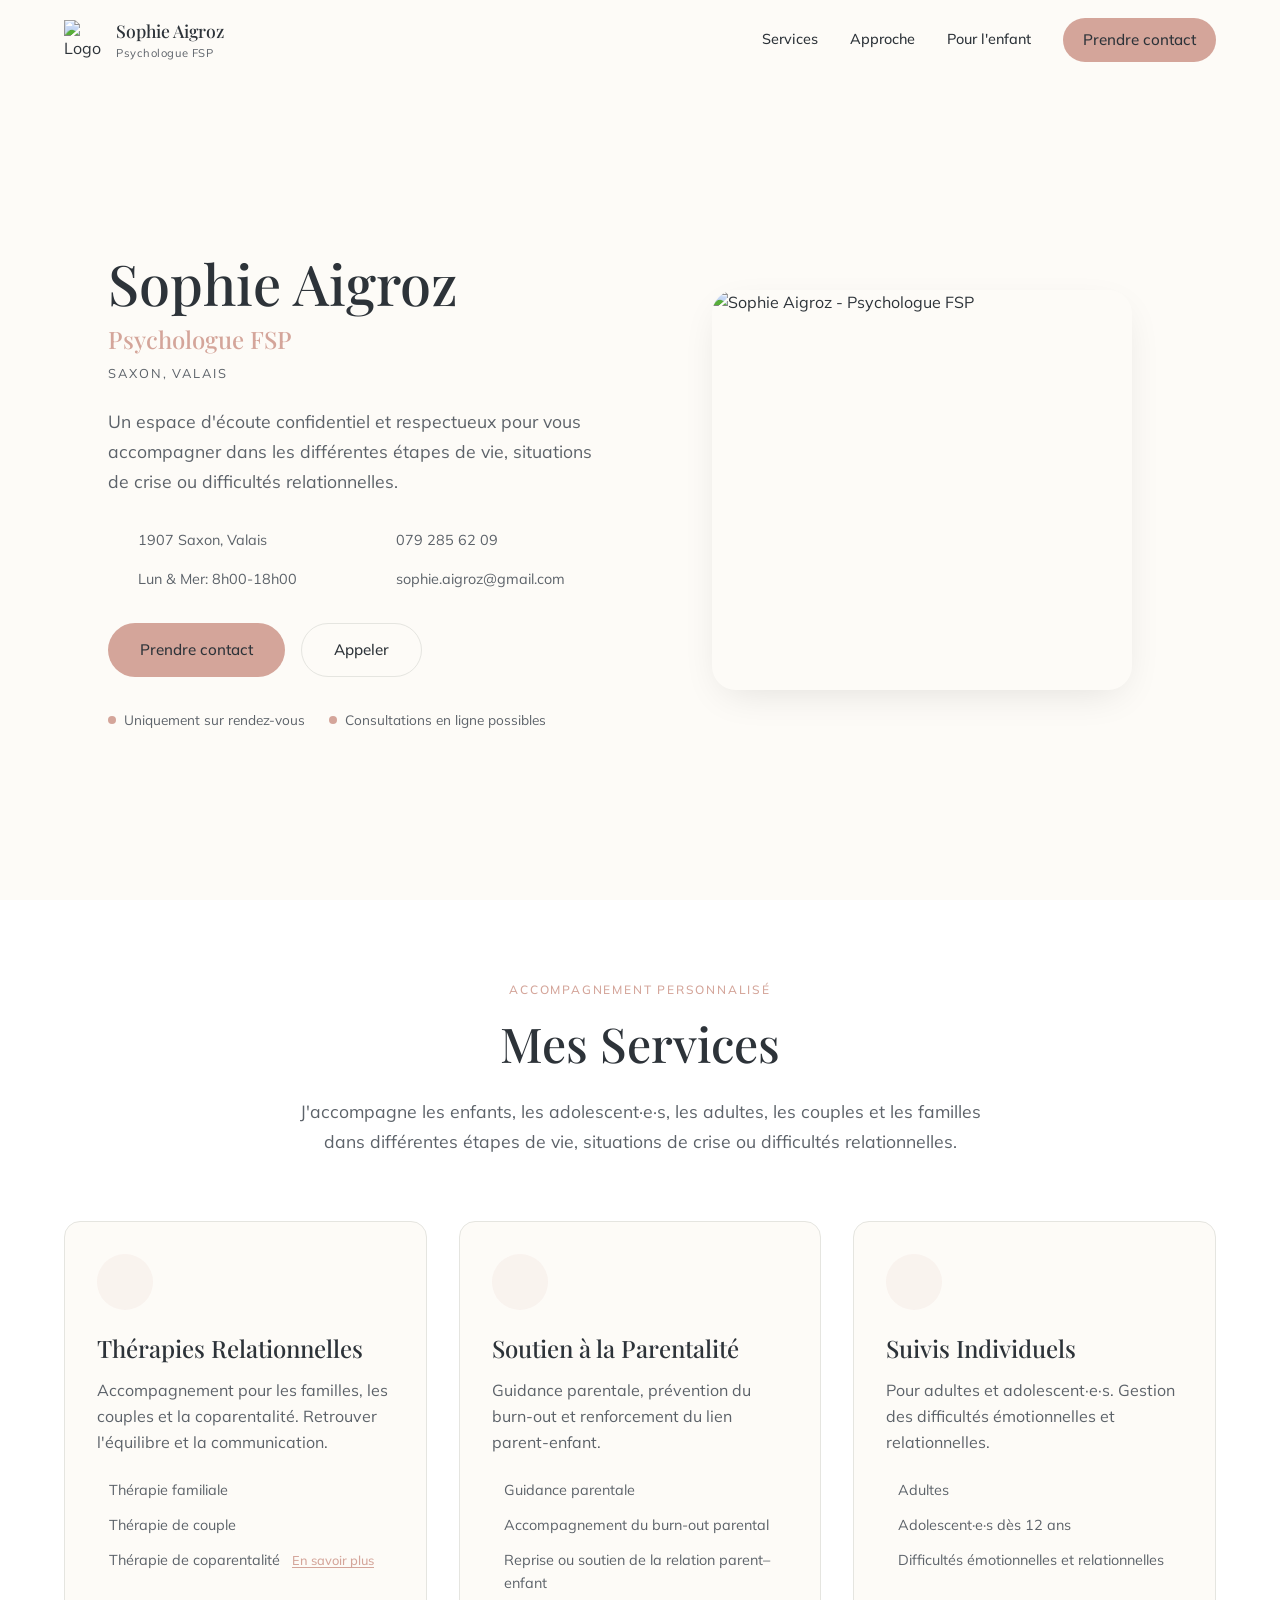
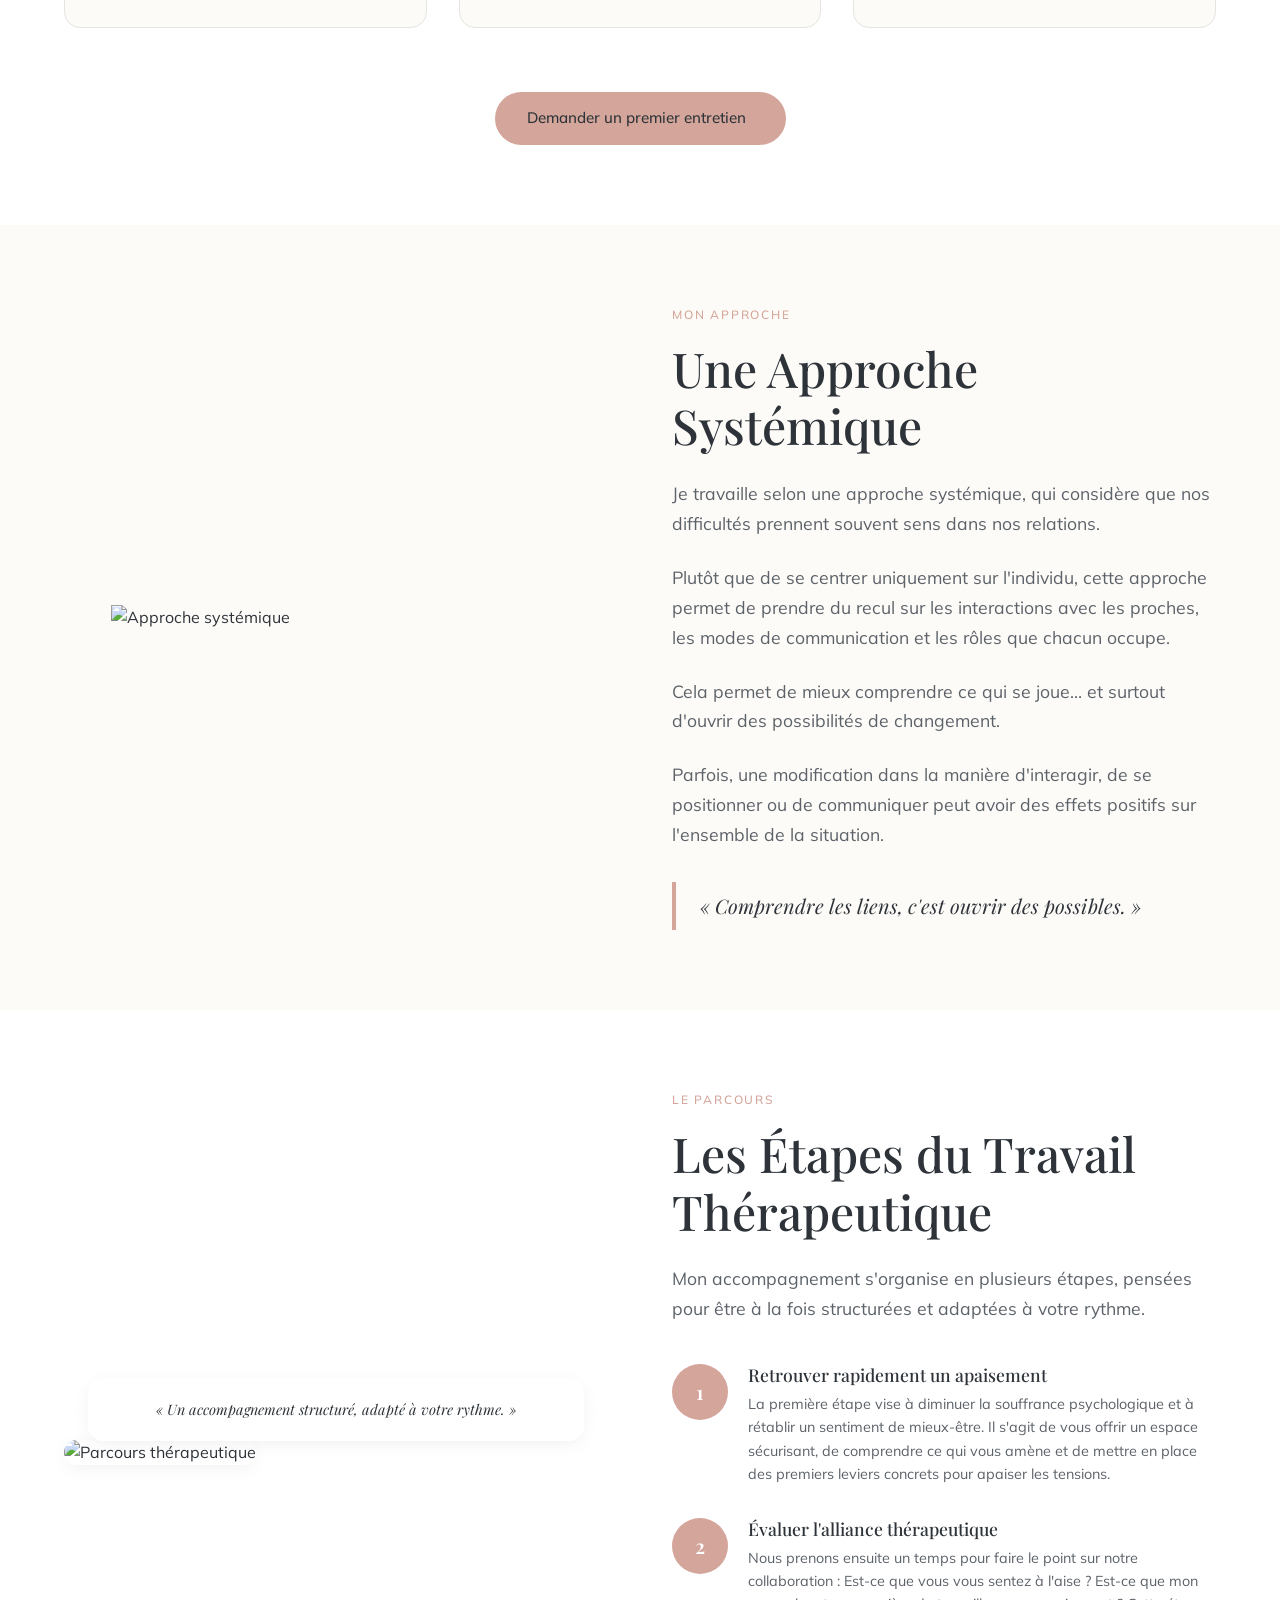
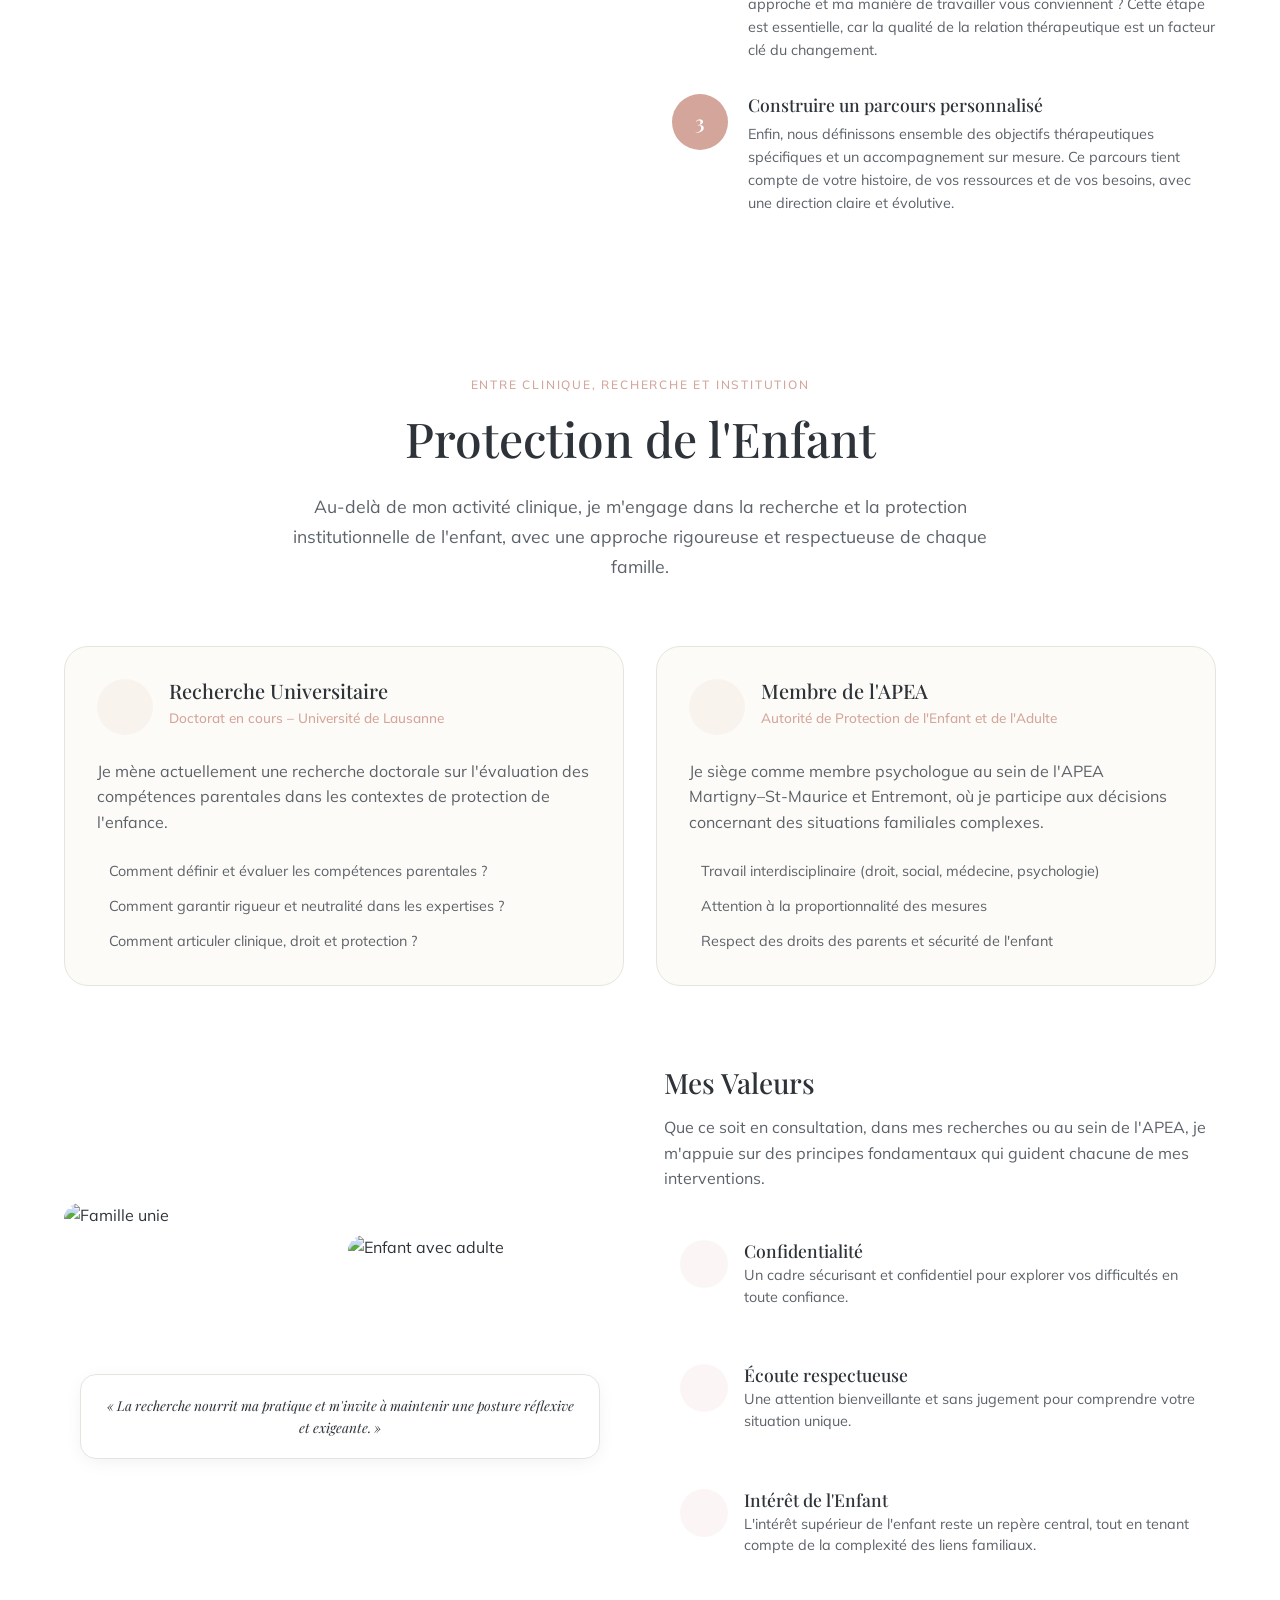
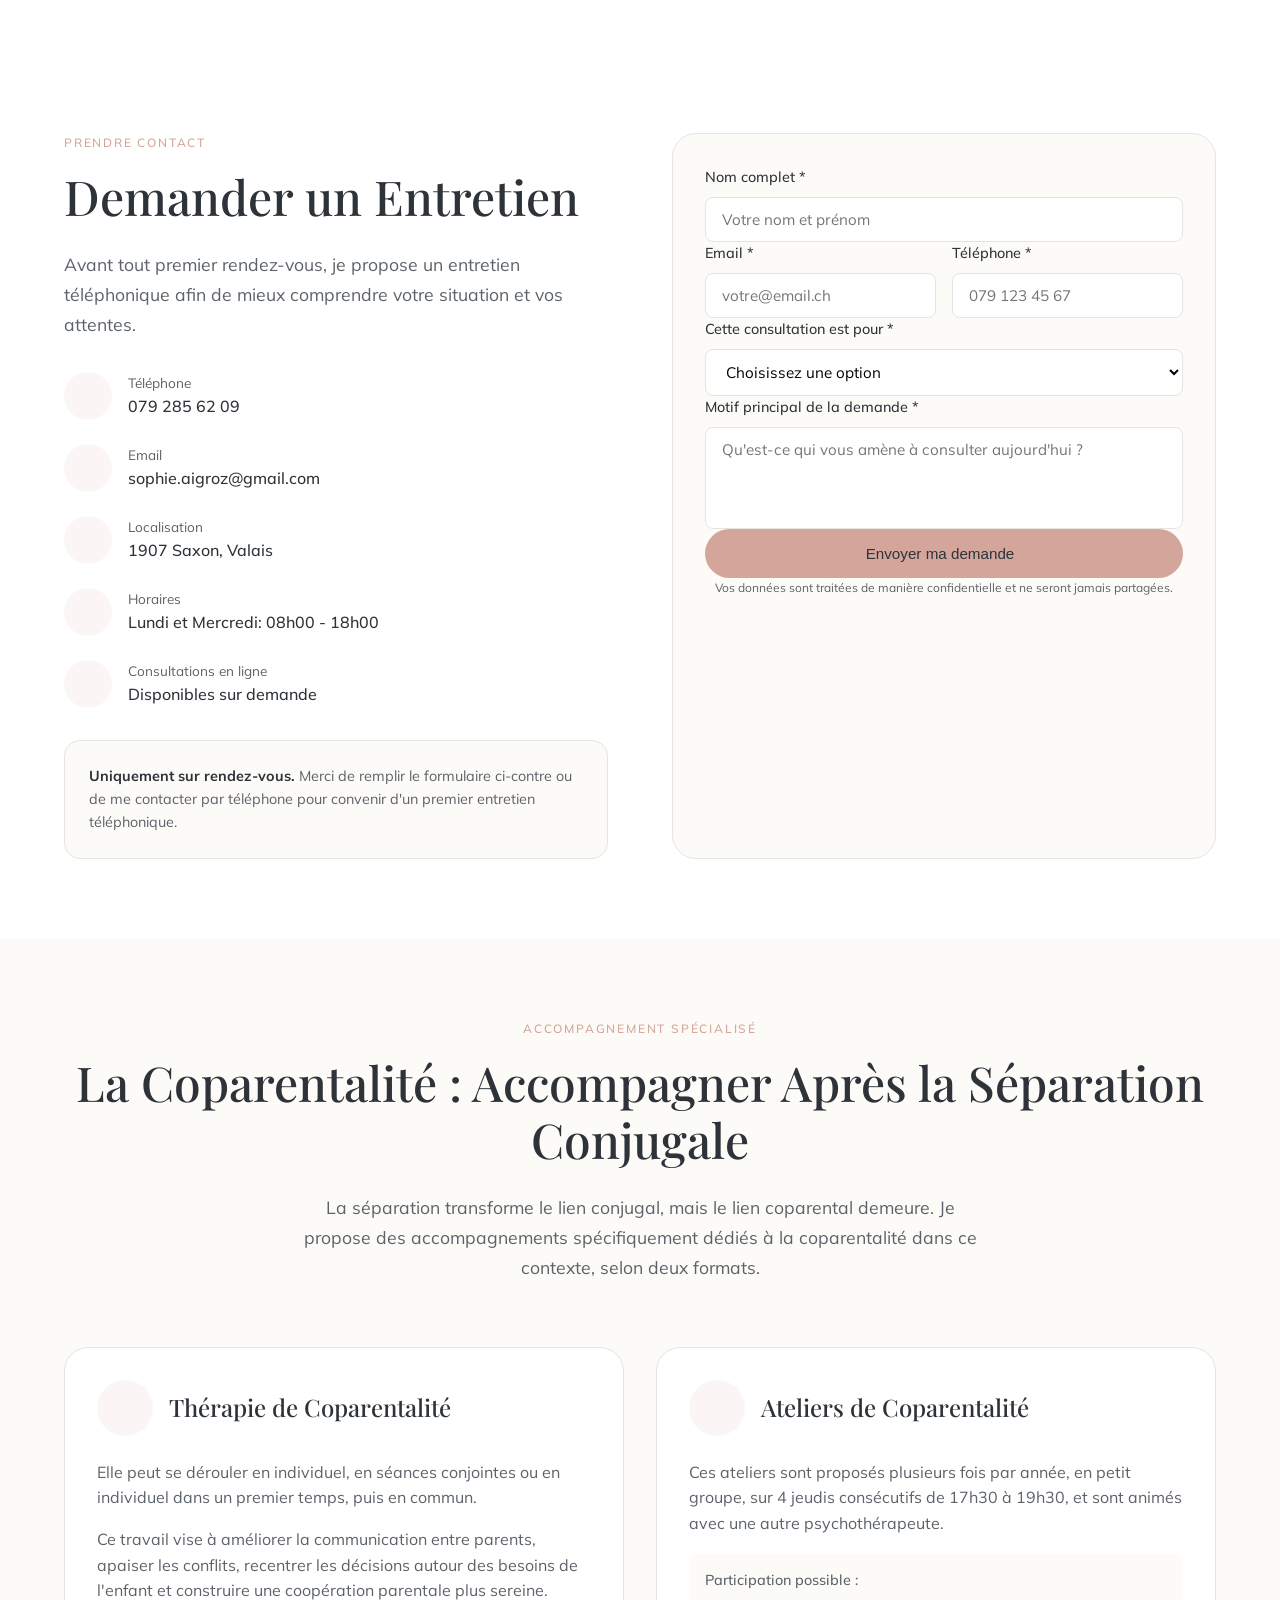
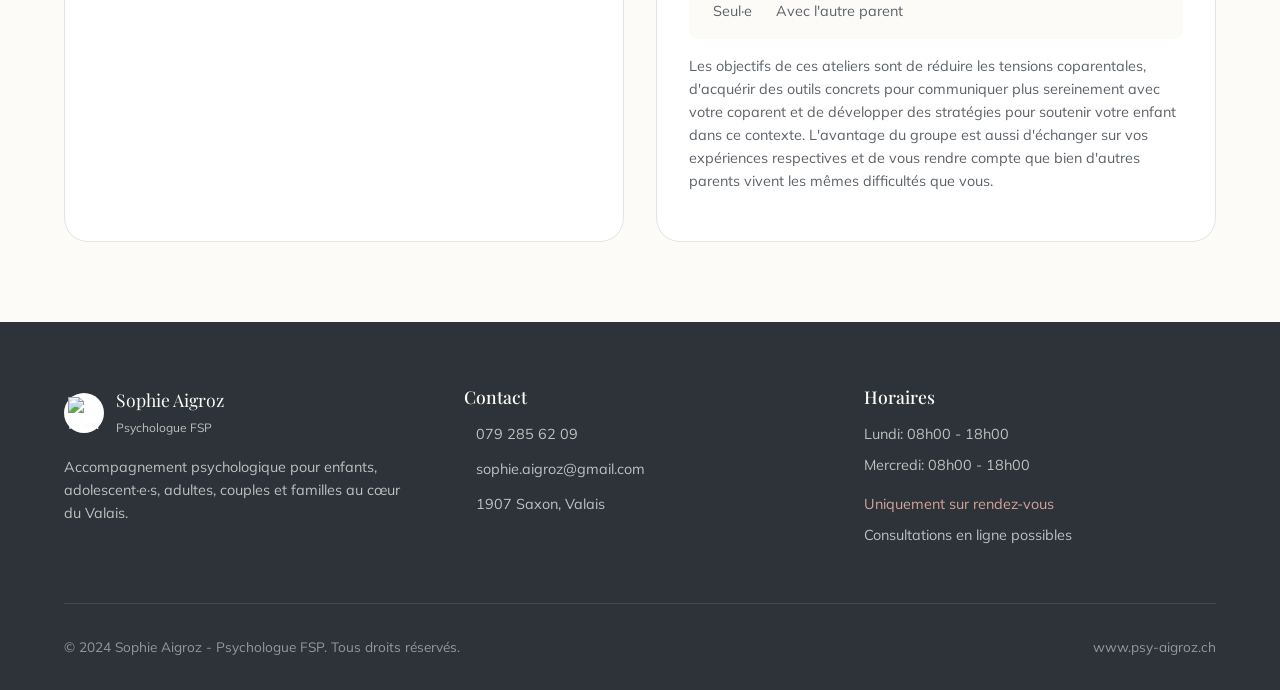
==== static-site/index.html @ c6fafdbb "auto-commit for cf78c07b-8fa6-4686-8420-64611619f7e6" ====
<!DOCTYPE html>
<html lang="fr">
<head>
    <meta charset="UTF-8">
    <meta name="viewport" content="width=device-width, initial-scale=1.0">
    <meta name="description" content="Sophie Aigroz - Psychologue FSP à Saxon, Valais. Accompagnement pour enfants, adolescents, adultes, couples et familles. Approche systémique.">
    <meta name="keywords" content="psychologue, FSP, Saxon, Valais, thérapie familiale, thérapie de couple, coparentalité, burnout parental">
    <meta name="author" content="Sophie Aigroz">
    <title>Sophie Aigroz - Psychologue FSP | Saxon, Valais</title>
    
    <!-- Fonts -->
    <link rel="preconnect" href="https://fonts.googleapis.com">
    <link rel="preconnect" href="https://fonts.gstatic.com" crossorigin>
    <link href="https://fonts.googleapis.com/css2?family=Mulish:wght@300;400;500;600;700&family=Playfair+Display:wght@400;500;600;700&display=swap" rel="stylesheet">
    
    <!-- Lucide Icons -->
    <script src="https://unpkg.com/lucide@latest"></script>
    
    <!-- Styles -->
    <link rel="stylesheet" href="styles.css">
</head>
<body>
    <!-- Navigation -->
    <header id="navbar" class="navbar">
        <nav class="nav-container">
            <a href="#" class="nav-logo" onclick="scrollToTop(event)">
                <img src="https://customer-assets.emergentagent.com/job_aigroz-psy/artifacts/n2exae4u_image.png" alt="Logo" class="logo-img">
                <div class="logo-text">
                    <span class="logo-name">Sophie Aigroz</span>
                    <span class="logo-title">Psychologue FSP</span>
                </div>
            </a>
            
            <div class="nav-links" id="navLinks">
                <a href="#services" class="nav-link" onclick="smoothScroll(event, 'services')">Services</a>
                <a href="#approche" class="nav-link" onclick="smoothScroll(event, 'approche')">Approche</a>
                <a href="#protection" class="nav-link" onclick="smoothScroll(event, 'protection')">Pour l'enfant</a>
                <a href="#contact" class="btn-primary nav-cta" onclick="smoothScroll(event, 'contact')">Prendre contact</a>
            </div>
            
            <button class="mobile-menu-btn" id="mobileMenuBtn" onclick="toggleMobileMenu()">
                <i data-lucide="menu" id="menuIcon"></i>
                <i data-lucide="x" id="closeIcon" style="display: none;"></i>
            </button>
        </nav>
        
        <!-- Mobile Menu -->
        <div class="mobile-menu" id="mobileMenu">
            <a href="#services" class="mobile-link" onclick="smoothScroll(event, 'services')">Services</a>
            <a href="#approche" class="mobile-link" onclick="smoothScroll(event, 'approche')">Approche</a>
            <a href="#protection" class="mobile-link" onclick="smoothScroll(event, 'protection')">Pour l'enfant</a>
            <a href="#contact" class="btn-primary mobile-cta" onclick="smoothScroll(event, 'contact')">Prendre contact</a>
        </div>
    </header>

    <!-- Hero Section -->
    <section id="hero" class="hero-section">
        <div class="container">
            <div class="hero-grid">
                <div class="hero-content">
                    <h1 class="hero-title">Sophie Aigroz</h1>
                    <p class="hero-subtitle">Psychologue FSP</p>
                    <p class="hero-location">SAXON, VALAIS</p>
                    
                    <p class="hero-description">
                        Un espace d'écoute confidentiel et respectueux pour vous accompagner 
                        dans les différentes étapes de vie, situations de crise ou difficultés relationnelles.
                    </p>
                    
                    <div class="hero-info">
                        <div class="info-item">
                            <i data-lucide="map-pin" class="info-icon"></i>
                            <span>1907 Saxon, Valais</span>
                        </div>
                        <div class="info-item">
                            <i data-lucide="phone" class="info-icon"></i>
                            <span>079 285 62 09</span>
                        </div>
                        <div class="info-item">
                            <i data-lucide="clock" class="info-icon"></i>
                            <span>Lun & Mer: 8h00-18h00</span>
                        </div>
                        <div class="info-item">
                            <i data-lucide="mail" class="info-icon"></i>
                            <span>sophie.aigroz@gmail.com</span>
                        </div>
                    </div>
                    
                    <div class="hero-buttons">
                        <a href="#contact" class="btn-primary" onclick="smoothScroll(event, 'contact')">Prendre contact</a>
                        <a href="tel:0792856209" class="btn-secondary">Appeler</a>
                    </div>
                    
                    <div class="hero-badges">
                        <span class="badge"><span class="badge-dot"></span>Uniquement sur rendez-vous</span>
                        <span class="badge"><span class="badge-dot"></span>Consultations en ligne possibles</span>
                    </div>
                </div>
                
                <div class="hero-image">
                    <img src="https://customer-assets.emergentagent.com/job_aigroz-psy/artifacts/wosmat6p_1000053476.jpg" alt="Sophie Aigroz - Psychologue FSP" style="object-position: center 35%;">
                </div>
            </div>
        </div>
    </section>

    <!-- Services Section -->
    <section id="services" class="services-section">
        <div class="container">
            <div class="section-header">
                <p class="section-label">Accompagnement personnalisé</p>
                <h2 class="section-title">Mes Services</h2>
                <p class="section-description">
                    J'accompagne les enfants, les adolescent·e·s, les adultes, les couples et les familles 
                    dans différentes étapes de vie, situations de crise ou difficultés relationnelles.
                </p>
            </div>
            
            <div class="services-grid">
                <!-- Service 1 -->
                <div class="service-card">
                    <div class="service-icon">
                        <i data-lucide="users"></i>
                    </div>
                    <h3 class="service-title">Thérapies Relationnelles</h3>
                    <p class="service-description">
                        Accompagnement pour les familles, les couples et la coparentalité. 
                        Retrouver l'équilibre et la communication.
                    </p>
                    <ul class="service-list">
                        <li><i data-lucide="chevron-right"></i><span>Thérapie familiale</span></li>
                        <li><i data-lucide="chevron-right"></i><span>Thérapie de couple</span></li>
                        <li>
                            <i data-lucide="chevron-right"></i>
                            <span>
                                Thérapie de coparentalité 
                                <a href="#coparentalite" class="link-savoir-plus" onclick="smoothScroll(event, 'coparentalite')">
                                    En savoir plus <i data-lucide="arrow-right" style="width: 12px; height: 12px;"></i>
                                </a>
                            </span>
                        </li>
                    </ul>
                </div>
                
                <!-- Service 2 -->
                <div class="service-card">
                    <div class="service-icon">
                        <i data-lucide="heart"></i>
                    </div>
                    <h3 class="service-title">Soutien à la Parentalité</h3>
                    <p class="service-description">
                        Guidance parentale, prévention du burn-out et renforcement du lien parent-enfant.
                    </p>
                    <ul class="service-list">
                        <li><i data-lucide="chevron-right"></i><span>Guidance parentale</span></li>
                        <li><i data-lucide="chevron-right"></i><span>Accompagnement du burn-out parental</span></li>
                        <li><i data-lucide="chevron-right"></i><span>Reprise ou soutien de la relation parent–enfant</span></li>
                    </ul>
                </div>
                
                <!-- Service 3 -->
                <div class="service-card">
                    <div class="service-icon">
                        <i data-lucide="user"></i>
                    </div>
                    <h3 class="service-title">Suivis Individuels</h3>
                    <p class="service-description">
                        Pour adultes et adolescent·e·s. Gestion des difficultés émotionnelles et relationnelles.
                    </p>
                    <ul class="service-list">
                        <li><i data-lucide="chevron-right"></i><span>Adultes</span></li>
                        <li><i data-lucide="chevron-right"></i><span>Adolescent·e·s dès 12 ans</span></li>
                        <li><i data-lucide="chevron-right"></i><span>Difficultés émotionnelles et relationnelles</span></li>
                    </ul>
                </div>
            </div>
            
            <div class="section-cta">
                <a href="#contact" class="btn-primary" onclick="smoothScroll(event, 'contact')">
                    Demander un premier entretien
                    <i data-lucide="chevron-right"></i>
                </a>
            </div>
        </div>
    </section>

    <!-- Approach Section -->
    <section id="approche" class="approach-section">
        <div class="container">
            <div class="approach-grid">
                <div class="approach-image">
                    <img src="https://customer-assets.emergentagent.com/job_aigroz-psy/artifacts/9kaxbdrk_Image%20cercles.png" alt="Approche systémique">
                </div>
                
                <div class="approach-content">
                    <p class="section-label">Mon approche</p>
                    <h2 class="section-title">Une Approche Systémique</h2>
                    
                    <p class="approach-text">
                        Je travaille selon une approche systémique, qui considère que nos difficultés 
                        prennent souvent sens dans nos relations.
                    </p>
                    <p class="approach-text">
                        Plutôt que de se centrer uniquement sur l'individu, cette approche permet de prendre 
                        du recul sur les interactions avec les proches, les modes de communication et les 
                        rôles que chacun occupe.
                    </p>
                    <p class="approach-text">
                        Cela permet de mieux comprendre ce qui se joue… et surtout d'ouvrir des 
                        possibilités de changement.
                    </p>
                    <p class="approach-text">
                        Parfois, une modification dans la manière d'interagir, de se positionner ou de 
                        communiquer peut avoir des effets positifs sur l'ensemble de la situation.
                    </p>
                    
                    <blockquote class="quote">
                        « Comprendre les liens, c'est ouvrir des possibles. »
                    </blockquote>
                </div>
            </div>
        </div>
    </section>

    <!-- Steps Section -->
    <section id="etapes" class="steps-section">
        <div class="container">
            <div class="steps-grid">
                <div class="steps-image">
                    <img src="https://images.unsplash.com/photo-1588006011843-15eabd03569d?auto=format&fit=crop&w=800&q=80" alt="Parcours thérapeutique">
                    <div class="steps-image-quote">
                        « Un accompagnement structuré, adapté à votre rythme. »
                    </div>
                </div>
                
                <div class="steps-content">
                    <p class="section-label">Le parcours</p>
                    <h2 class="section-title">Les Étapes du Travail Thérapeutique</h2>
                    <p class="steps-intro">
                        Mon accompagnement s'organise en plusieurs étapes, pensées pour être à la fois 
                        structurées et adaptées à votre rythme.
                    </p>
                    
                    <div class="steps-list">
                        <div class="step-item">
                            <div class="step-number">1</div>
                            <div class="step-text">
                                <h4>Retrouver rapidement un apaisement</h4>
                                <p>La première étape vise à diminuer la souffrance psychologique et à rétablir un sentiment de mieux-être. Il s'agit de vous offrir un espace sécurisant, de comprendre ce qui vous amène et de mettre en place des premiers leviers concrets pour apaiser les tensions.</p>
                            </div>
                        </div>
                        
                        <div class="step-item">
                            <div class="step-number">2</div>
                            <div class="step-text">
                                <h4>Évaluer l'alliance thérapeutique</h4>
                                <p>Nous prenons ensuite un temps pour faire le point sur notre collaboration : Est-ce que vous vous sentez à l'aise ? Est-ce que mon approche et ma manière de travailler vous conviennent ? Cette étape est essentielle, car la qualité de la relation thérapeutique est un facteur clé du changement.</p>
                            </div>
                        </div>
                        
                        <div class="step-item">
                            <div class="step-number">3</div>
                            <div class="step-text">
                                <h4>Construire un parcours personnalisé</h4>
                                <p>Enfin, nous définissons ensemble des objectifs thérapeutiques spécifiques et un accompagnement sur mesure. Ce parcours tient compte de votre histoire, de vos ressources et de vos besoins, avec une direction claire et évolutive.</p>
                            </div>
                        </div>
                    </div>
                </div>
            </div>
        </div>
    </section>

    <!-- Protection Section -->
    <section id="protection" class="protection-section">
        <div class="container">
            <div class="section-header">
                <p class="section-label">Entre clinique, recherche et institution</p>
                <h2 class="section-title">Protection de l'Enfant</h2>
                <p class="section-description">
                    Au-delà de mon activité clinique, je m'engage dans la recherche et la protection institutionnelle 
                    de l'enfant, avec une approche rigoureuse et respectueuse de chaque famille.
                </p>
            </div>
            
            <div class="protection-cards">
                <div class="protection-card">
                    <div class="protection-card-header">
                        <div class="protection-icon">
                            <i data-lucide="graduation-cap"></i>
                        </div>
                        <div>
                            <h3>Recherche Universitaire</h3>
                            <p class="protection-subtitle">Doctorat en cours – Université de Lausanne</p>
                        </div>
                    </div>
                    <p class="protection-text">
                        Je mène actuellement une recherche doctorale sur l'évaluation des compétences parentales 
                        dans les contextes de protection de l'enfance.
                    </p>
                    <ul class="protection-list">
                        <li><i data-lucide="book-open"></i><span>Comment définir et évaluer les compétences parentales ?</span></li>
                        <li><i data-lucide="book-open"></i><span>Comment garantir rigueur et neutralité dans les expertises ?</span></li>
                        <li><i data-lucide="book-open"></i><span>Comment articuler clinique, droit et protection ?</span></li>
                    </ul>
                </div>
                
                <div class="protection-card">
                    <div class="protection-card-header">
                        <div class="protection-icon">
                            <i data-lucide="scale"></i>
                        </div>
                        <div>
                            <h3>Membre de l'APEA</h3>
                            <p class="protection-subtitle">Autorité de Protection de l'Enfant et de l'Adulte</p>
                        </div>
                    </div>
                    <p class="protection-text">
                        Je siège comme membre psychologue au sein de l'APEA Martigny–St-Maurice et Entremont, 
                        où je participe aux décisions concernant des situations familiales complexes.
                    </p>
                    <ul class="protection-list">
                        <li><i data-lucide="book-open"></i><span>Travail interdisciplinaire (droit, social, médecine, psychologie)</span></li>
                        <li><i data-lucide="book-open"></i><span>Attention à la proportionnalité des mesures</span></li>
                        <li><i data-lucide="book-open"></i><span>Respect des droits des parents et sécurité de l'enfant</span></li>
                    </ul>
                </div>
            </div>
            
            <div class="protection-values">
                <div class="protection-values-images">
                    <img src="https://images.unsplash.com/photo-1767082091902-791c51aab28a?auto=format&fit=crop&w=500&q=80" alt="Famille unie" class="values-img-1">
                    <img src="https://images.unsplash.com/photo-1764952365548-02e78927a483?auto=format&fit=crop&w=500&q=80" alt="Enfant avec adulte" class="values-img-2">
                    <div class="values-quote">
                        « La recherche nourrit ma pratique et m'invite à maintenir une posture réflexive et exigeante. »
                    </div>
                </div>
                
                <div class="protection-values-content">
                    <h3>Mes Valeurs</h3>
                    <p>
                        Que ce soit en consultation, dans mes recherches ou au sein de l'APEA, 
                        je m'appuie sur des principes fondamentaux qui guident chacune de mes interventions.
                    </p>
                    
                    <div class="values-list">
                        <div class="value-item">
                            <div class="value-icon"><i data-lucide="shield"></i></div>
                            <div>
                                <h4>Confidentialité</h4>
                                <p>Un cadre sécurisant et confidentiel pour explorer vos difficultés en toute confiance.</p>
                            </div>
                        </div>
                        
                        <div class="value-item">
                            <div class="value-icon"><i data-lucide="heart"></i></div>
                            <div>
                                <h4>Écoute respectueuse</h4>
                                <p>Une attention bienveillante et sans jugement pour comprendre votre situation unique.</p>
                            </div>
                        </div>
                        
                        <div class="value-item">
                            <div class="value-icon"><i data-lucide="users"></i></div>
                            <div>
                                <h4>Intérêt de l'Enfant</h4>
                                <p>L'intérêt supérieur de l'enfant reste un repère central, tout en tenant compte de la complexité des liens familiaux.</p>
                            </div>
                        </div>
                    </div>
                </div>
            </div>
        </div>
    </section>

    <!-- Contact Section -->
    <section id="contact" class="contact-section">
        <div class="container">
            <div class="contact-grid">
                <div class="contact-info">
                    <p class="section-label">Prendre contact</p>
                    <h2 class="section-title">Demander un Entretien</h2>
                    <p class="contact-intro">
                        Avant tout premier rendez-vous, je propose un entretien téléphonique 
                        afin de mieux comprendre votre situation et vos attentes.
                    </p>
                    
                    <div class="contact-details">
                        <a href="tel:0792856209" class="contact-item">
                            <div class="contact-icon"><i data-lucide="phone"></i></div>
                            <div>
                                <p class="contact-label">Téléphone</p>
                                <p class="contact-value">079 285 62 09</p>
                            </div>
                        </a>
                        
                        <a href="mailto:sophie.aigroz@gmail.com" class="contact-item">
                            <div class="contact-icon"><i data-lucide="mail"></i></div>
                            <div>
                                <p class="contact-label">Email</p>
                                <p class="contact-value">sophie.aigroz@gmail.com</p>
                            </div>
                        </a>
                        
                        <div class="contact-item">
                            <div class="contact-icon"><i data-lucide="map-pin"></i></div>
                            <div>
                                <p class="contact-label">Localisation</p>
                                <p class="contact-value">1907 Saxon, Valais</p>
                            </div>
                        </div>
                        
                        <div class="contact-item">
                            <div class="contact-icon"><i data-lucide="clock"></i></div>
                            <div>
                                <p class="contact-label">Horaires</p>
                                <p class="contact-value">Lundi et Mercredi: 08h00 - 18h00</p>
                            </div>
                        </div>
                        
                        <div class="contact-item">
                            <div class="contact-icon"><i data-lucide="video"></i></div>
                            <div>
                                <p class="contact-label">Consultations en ligne</p>
                                <p class="contact-value">Disponibles sur demande</p>
                            </div>
                        </div>
                    </div>
                    
                    <div class="contact-note">
                        <strong>Uniquement sur rendez-vous.</strong> 
                        Merci de remplir le formulaire ci-contre ou de me contacter par téléphone 
                        pour convenir d'un premier entretien téléphonique.
                    </div>
                </div>
                
                <div class="contact-form-wrapper">
                    <form id="contactForm" class="contact-form" action="https://formspree.io/f/mykbedbo" method="POST">
                        <div id="formSuccess" class="form-success" style="display: none;">
                            <div class="success-icon"><i data-lucide="check-circle"></i></div>
                            <h3>Demande envoyée</h3>
                            <p>Merci pour votre message. Je vous contacterai dans les plus brefs délais pour convenir d'un entretien téléphonique.</p>
                            <button type="button" class="btn-secondary" onclick="resetForm()">Nouvelle demande</button>
                        </div>
                        
                        <div id="formFields">
                            <div id="formError" class="form-error" style="display: none;">
                                Une erreur est survenue. Veuillez réessayer ou nous contacter par téléphone.
                            </div>
                            
                            <div class="form-group">
                                <label for="nom">Nom complet *</label>
                                <input type="text" id="nom" name="nom" required placeholder="Votre nom et prénom">
                            </div>
                            
                            <div class="form-row">
                                <div class="form-group">
                                    <label for="email">Email *</label>
                                    <input type="email" id="email" name="email" required placeholder="votre@email.ch">
                                </div>
                                <div class="form-group">
                                    <label for="telephone">Téléphone *</label>
                                    <input type="tel" id="telephone" name="telephone" required placeholder="079 123 45 67">
                                </div>
                            </div>
                            
                            <div class="form-group">
                                <label for="consultation_pour">Cette consultation est pour *</label>
                                <select id="consultation_pour" name="consultation_pour" required>
                                    <option value="">Choisissez une option</option>
                                    <option value="Pour moi-même">Pour moi-même</option>
                                    <option value="Pour mon couple">Pour mon couple</option>
                                    <option value="Pour ma famille">Pour ma famille</option>
                                    <option value="Pour mon enfant / adolescent·e">Pour mon enfant / adolescent·e</option>
                                    <option value="Pour une question de coparentalité">Pour une question de coparentalité</option>
                                </select>
                            </div>
                            
                            <div class="form-group">
                                <label for="motif">Motif principal de la demande *</label>
                                <textarea id="motif" name="motif" required placeholder="Qu'est-ce qui vous amène à consulter aujourd'hui ?" rows="4"></textarea>
                            </div>
                            
                            <input type="hidden" name="_subject" value="Nouvelle demande de contact - Site psy-aigroz.ch">
                            
                            <button type="submit" class="btn-primary submit-btn" id="submitBtn">
                                <span id="submitText">Envoyer ma demande</span>
                                <i data-lucide="send"></i>
                                <span id="submitLoading" style="display: none;">
                                    <span class="spinner"></span>
                                    Envoi en cours...
                                </span>
                            </button>
                            
                            <p class="form-privacy">
                                Vos données sont traitées de manière confidentielle et ne seront jamais partagées.
                            </p>
                        </div>
                    </form>
                </div>
            </div>
        </div>
    </section>

    <!-- Coparentalité Section -->
    <section id="coparentalite" class="coparentalite-section">
        <div class="container">
            <div class="section-header">
                <p class="section-label">Accompagnement spécialisé</p>
                <h2 class="section-title">La Coparentalité : Accompagner Après la Séparation Conjugale</h2>
                <p class="section-description">
                    La séparation transforme le lien conjugal, mais le lien coparental demeure. Je 
                    propose des accompagnements spécifiquement dédiés à la coparentalité dans ce 
                    contexte, selon deux formats.
                </p>
            </div>
            
            <div class="coparentalite-cards">
                <div class="coparentalite-card">
                    <div class="coparentalite-header">
                        <div class="coparentalite-icon"><i data-lucide="users"></i></div>
                        <h3>Thérapie de Coparentalité</h3>
                    </div>
                    <p>
                        Elle peut se dérouler en individuel, en séances conjointes ou en individuel dans un 
                        premier temps, puis en commun.
                    </p>
                    <p>
                        Ce travail vise à améliorer la communication entre parents, apaiser les conflits, 
                        recentrer les décisions autour des besoins de l'enfant et construire une coopération 
                        parentale plus sereine.
                    </p>
                </div>
                
                <div class="coparentalite-card">
                    <div class="coparentalite-header">
                        <div class="coparentalite-icon"><i data-lucide="calendar"></i></div>
                        <h3>Ateliers de Coparentalité</h3>
                    </div>
                    <p>
                        Ces ateliers sont proposés plusieurs fois par année, en petit groupe, sur 4 jeudis 
                        consécutifs de 17h30 à 19h30, et sont animés avec une autre psychothérapeute.
                    </p>
                    <div class="participation-box">
                        <p class="participation-title">Participation possible :</p>
                        <div class="participation-options">
                            <span><i data-lucide="check-circle"></i> Seul·e</span>
                            <span><i data-lucide="check-circle"></i> Avec l'autre parent</span>
                        </div>
                    </div>
                    <p class="small-text">
                        Les objectifs de ces ateliers sont de réduire les tensions coparentales, d'acquérir des 
                        outils concrets pour communiquer plus sereinement avec votre coparent et de 
                        développer des stratégies pour soutenir votre enfant dans ce contexte. L'avantage du 
                        groupe est aussi d'échanger sur vos expériences respectives et de vous rendre 
                        compte que bien d'autres parents vivent les mêmes difficultés que vous.
                    </p>
                </div>
            </div>
        </div>
    </section>

    <!-- Footer -->
    <footer class="footer">
        <div class="container">
            <div class="footer-grid">
                <div class="footer-brand">
                    <div class="footer-logo">
                        <div class="footer-logo-circle">
                            <img src="https://customer-assets.emergentagent.com/job_aigroz-psy/artifacts/n2exae4u_image.png" alt="Logo">
                        </div>
                        <div>
                            <span class="footer-name">Sophie Aigroz</span>
                            <span class="footer-title">Psychologue FSP</span>
                        </div>
                    </div>
                    <p class="footer-description">
                        Accompagnement psychologique pour enfants, adolescent·e·s, adultes, 
                        couples et familles au cœur du Valais.
                    </p>
                </div>
                
                <div class="footer-contact">
                    <h4>Contact</h4>
                    <a href="tel:0792856209"><i data-lucide="phone"></i> 079 285 62 09</a>
                    <a href="mailto:sophie.aigroz@gmail.com"><i data-lucide="mail"></i> sophie.aigroz@gmail.com</a>
                    <span><i data-lucide="map-pin"></i> 1907 Saxon, Valais</span>
                </div>
                
                <div class="footer-hours">
                    <h4>Horaires</h4>
                    <p>Lundi: 08h00 - 18h00</p>
                    <p>Mercredi: 08h00 - 18h00</p>
                    <p class="footer-highlight">Uniquement sur rendez-vous</p>
                    <p>Consultations en ligne possibles</p>
                </div>
            </div>
            
            <div class="footer-bottom">
                <p>© 2024 Sophie Aigroz - Psychologue FSP. Tous droits réservés.</p>
                <p>www.psy-aigroz.ch</p>
            </div>
        </div>
    </footer>

    <!-- Scripts -->
    <script src="script.js"></script>
</body>
</html>
---- static-site/styles.css ----
/* ===== CSS Variables ===== */
:root {
    --color-bg: #FDFBF7;
    --color-bg-white: #FFFFFF;
    --color-text: #2D3339;
    --color-text-light: #5C6269;
    --color-accent: #D4A59A;
    --color-accent-hover: #C99589;
    --color-border: #E5E5E0;
    --color-footer-bg: #2D3339;
    --font-heading: 'Playfair Display', serif;
    --font-body: 'Mulish', sans-serif;
    --radius-sm: 0.5rem;
    --radius-md: 1rem;
    --radius-lg: 1.5rem;
    --radius-full: 9999px;
    --shadow: 0 4px 20px -4px rgba(0, 0, 0, 0.08);
    --shadow-lg: 0 12px 40px -12px rgba(0, 0, 0, 0.12);
    --transition: all 0.3s ease;
}

/* ===== Reset & Base ===== */
*, *::before, *::after {
    box-sizing: border-box;
    margin: 0;
    padding: 0;
}

html {
    scroll-behavior: smooth;
}

body {
    font-family: var(--font-body);
    color: var(--color-text);
    background-color: var(--color-bg);
    line-height: 1.6;
    -webkit-font-smoothing: antialiased;
}

h1, h2, h3, h4, h5, h6 {
    font-family: var(--font-heading);
    font-weight: 500;
    line-height: 1.2;
}

a {
    text-decoration: none;
    color: inherit;
}

img {
    max-width: 100%;
    height: auto;
}

ul {
    list-style: none;
}

/* ===== Container ===== */
.container {
    max-width: 1200px;
    margin: 0 auto;
    padding: 0 1.5rem;
}

/* ===== Buttons ===== */
.btn-primary {
    display: inline-flex;
    align-items: center;
    gap: 0.5rem;
    background-color: var(--color-accent);
    color: var(--color-text);
    padding: 0.875rem 2rem;
    border-radius: var(--radius-full);
    font-weight: 500;
    font-size: 0.95rem;
    border: none;
    cursor: pointer;
    transition: var(--transition);
}

.btn-primary:hover {
    background-color: var(--color-accent-hover);
    transform: translateY(-1px);
}

.btn-secondary {
    display: inline-flex;
    align-items: center;
    gap: 0.5rem;
    background-color: transparent;
    color: var(--color-text);
    padding: 0.875rem 2rem;
    border-radius: var(--radius-full);
    font-weight: 500;
    font-size: 0.95rem;
    border: 1px solid var(--color-border);
    cursor: pointer;
    transition: var(--transition);
}

.btn-secondary:hover {
    border-color: var(--color-accent);
    color: var(--color-accent);
}

/* ===== Section Styling ===== */
.section-label {
    color: var(--color-accent);
    font-size: 0.75rem;
    font-weight: 500;
    letter-spacing: 0.15em;
    text-transform: uppercase;
    margin-bottom: 1rem;
}

.section-title {
    font-size: clamp(1.75rem, 5vw, 3rem);
    color: var(--color-text);
    margin-bottom: 1.5rem;
}

.section-description {
    color: var(--color-text-light);
    font-size: 1.1rem;
    line-height: 1.7;
    max-width: 700px;
}

.section-header {
    text-align: center;
    margin-bottom: 4rem;
}

.section-header .section-description {
    margin: 0 auto;
}

.section-cta {
    text-align: center;
    margin-top: 4rem;
}

/* ===== Navigation ===== */
.navbar {
    position: fixed;
    top: 0;
    left: 0;
    right: 0;
    z-index: 1000;
    background-color: transparent;
    transition: var(--transition);
}

.navbar.scrolled {
    background-color: rgba(255, 255, 255, 0.95);
    backdrop-filter: blur(10px);
    box-shadow: var(--shadow);
}

.nav-container {
    max-width: 1200px;
    margin: 0 auto;
    padding: 0 1.5rem;
    display: flex;
    align-items: center;
    justify-content: space-between;
    height: 80px;
}

.nav-logo {
    display: flex;
    align-items: center;
    gap: 0.75rem;
}

.logo-img {
    width: 40px;
    height: 40px;
    object-fit: contain;
}

.logo-text {
    display: none;
}

@media (min-width: 640px) {
    .logo-text {
        display: flex;
        flex-direction: column;
    }
}

.logo-name {
    font-family: var(--font-heading);
    font-size: 1.1rem;
    font-weight: 500;
    color: var(--color-text);
}

.logo-title {
    font-size: 0.7rem;
    color: var(--color-text-light);
    letter-spacing: 0.05em;
}

.nav-links {
    display: none;
    align-items: center;
    gap: 2rem;
}

@media (min-width: 768px) {
    .nav-links {
        display: flex;
    }
}

.nav-link {
    font-size: 0.9rem;
    font-weight: 500;
    color: var(--color-text);
    position: relative;
    transition: var(--transition);
}

.nav-link::after {
    content: '';
    position: absolute;
    bottom: -4px;
    left: 0;
    width: 0;
    height: 1px;
    background-color: var(--color-accent);
    transition: width 0.3s ease;
}

.nav-link:hover {
    color: var(--color-accent);
}

.nav-link:hover::after {
    width: 100%;
}

.nav-cta {
    padding: 0.625rem 1.25rem;
}

.mobile-menu-btn {
    display: flex;
    align-items: center;
    justify-content: center;
    background: none;
    border: none;
    cursor: pointer;
    padding: 0.5rem;
    color: var(--color-text);
}

@media (min-width: 768px) {
    .mobile-menu-btn {
        display: none;
    }
}

.mobile-menu {
    display: none;
    flex-direction: column;
    background-color: var(--color-bg-white);
    border-top: 1px solid var(--color-border);
    padding: 1rem;
}

.mobile-menu.open {
    display: flex;
}

.mobile-link {
    padding: 0.75rem 1rem;
    font-weight: 500;
    color: var(--color-text);
    transition: var(--transition);
}

.mobile-link:hover {
    background-color: var(--color-bg);
}

.mobile-cta {
    margin-top: 0.5rem;
    text-align: center;
    justify-content: center;
}

/* ===== Hero Section ===== */
.hero-section {
    padding-top: 80px;
    min-height: 100vh;
    display: flex;
    align-items: center;
    background-color: var(--color-bg);
}

.hero-grid {
    display: grid;
    gap: 3rem;
    align-items: center;
    padding: 3rem 0;
}

@media (min-width: 1024px) {
    .hero-grid {
        grid-template-columns: 1fr 1fr;
        gap: 4rem;
    }
}

.hero-content {
    order: 2;
}

@media (min-width: 1024px) {
    .hero-content {
        order: 1;
    }
}

.hero-title {
    font-size: clamp(2.5rem, 6vw, 3.5rem);
    color: var(--color-text);
    margin-bottom: 0.25rem;
}

.hero-subtitle {
    font-family: var(--font-heading);
    font-size: clamp(1.25rem, 3vw, 1.5rem);
    color: var(--color-accent);
    font-weight: 500;
    margin-bottom: 0.25rem;
}

.hero-location {
    font-size: 0.8rem;
    letter-spacing: 0.15em;
    color: var(--color-text-light);
    margin-bottom: 1.5rem;
}

.hero-description {
    font-size: 1.1rem;
    color: var(--color-text-light);
    line-height: 1.7;
    margin-bottom: 2rem;
    max-width: 500px;
}

.hero-info {
    display: grid;
    grid-template-columns: repeat(2, 1fr);
    gap: 1rem;
    margin-bottom: 2rem;
}

.info-item {
    display: flex;
    align-items: center;
    gap: 0.75rem;
    font-size: 0.9rem;
    color: var(--color-text-light);
}

.info-icon {
    width: 18px;
    height: 18px;
    color: var(--color-accent);
    flex-shrink: 0;
}

.hero-buttons {
    display: flex;
    flex-wrap: wrap;
    gap: 1rem;
    margin-bottom: 2rem;
}

.hero-badges {
    display: flex;
    flex-wrap: wrap;
    gap: 1.5rem;
}

.badge {
    display: flex;
    align-items: center;
    gap: 0.5rem;
    font-size: 0.85rem;
    color: var(--color-text-light);
}

.badge-dot {
    width: 8px;
    height: 8px;
    background-color: var(--color-accent);
    border-radius: 50%;
}

.hero-image {
    order: 1;
}

@media (min-width: 1024px) {
    .hero-image {
        order: 2;
    }
}

.hero-image img {
    width: 100%;
    max-width: 380px;
    height: 320px;
    object-fit: cover;
    object-position: center 35%;
    border-radius: var(--radius-lg);
    box-shadow: var(--shadow-lg);
    margin: 0 auto;
    display: block;
}

@media (min-width: 640px) {
    .hero-image img {
        height: 360px;
        max-width: 400px;
    }
}

@media (min-width: 1024px) {
    .hero-image img {
        height: 400px;
        max-width: 420px;
    }
}

/* ===== Services Section ===== */
.services-section {
    padding: 5rem 0;
    background-color: var(--color-bg-white);
}

.services-grid {
    display: grid;
    gap: 2rem;
}

@media (min-width: 768px) {
    .services-grid {
        grid-template-columns: repeat(2, 1fr);
    }
}

@media (min-width: 1024px) {
    .services-grid {
        grid-template-columns: repeat(3, 1fr);
    }
}

.service-card {
    background-color: var(--color-bg);
    border: 1px solid var(--color-border);
    border-radius: var(--radius-md);
    padding: 2rem;
    transition: var(--transition);
}

.service-card:hover {
    transform: translateY(-4px);
    box-shadow: var(--shadow-lg);
}

.service-icon {
    width: 56px;
    height: 56px;
    background-color: rgba(212, 165, 154, 0.1);
    border-radius: 50%;
    display: flex;
    align-items: center;
    justify-content: center;
    margin-bottom: 1.5rem;
}

.service-icon svg {
    width: 28px;
    height: 28px;
    color: var(--color-accent);
}

.service-title {
    font-size: 1.5rem;
    margin-bottom: 1rem;
}

.service-description {
    color: var(--color-text-light);
    margin-bottom: 1.5rem;
    line-height: 1.6;
}

.service-list {
    display: flex;
    flex-direction: column;
    gap: 0.75rem;
}

.service-list li {
    display: flex;
    align-items: flex-start;
    gap: 0.75rem;
    font-size: 0.9rem;
    color: var(--color-text-light);
}

.service-list svg {
    width: 16px;
    height: 16px;
    color: var(--color-accent);
    flex-shrink: 0;
    margin-top: 2px;
}

.link-savoir-plus {
    display: inline-flex;
    align-items: center;
    gap: 0.25rem;
    color: var(--color-accent);
    font-weight: 500;
    text-decoration: underline;
    text-underline-offset: 2px;
    font-size: 0.8rem;
    margin-left: 0.5rem;
    transition: var(--transition);
}

.link-savoir-plus:hover {
    color: var(--color-accent-hover);
}

/* ===== Approach Section ===== */
.approach-section {
    padding: 5rem 0;
    background-color: var(--color-bg);
}

.approach-grid {
    display: grid;
    gap: 4rem;
    align-items: center;
}

@media (min-width: 1024px) {
    .approach-grid {
        grid-template-columns: 1fr 1fr;
    }
}

.approach-image img {
    width: 100%;
    max-width: 450px;
    margin: 0 auto;
    display: block;
}

.approach-text {
    color: var(--color-text-light);
    font-size: 1.1rem;
    line-height: 1.7;
    margin-bottom: 1.5rem;
}

.quote {
    border-left: 4px solid var(--color-accent);
    padding-left: 1.5rem;
    padding-top: 0.5rem;
    padding-bottom: 0.5rem;
    margin-top: 2rem;
    font-family: var(--font-heading);
    font-size: 1.25rem;
    font-style: italic;
    color: var(--color-text);
}

/* ===== Steps Section ===== */
.steps-section {
    padding: 5rem 0;
    background-color: var(--color-bg-white);
}

.steps-grid {
    display: grid;
    gap: 4rem;
    align-items: center;
}

@media (min-width: 1024px) {
    .steps-grid {
        grid-template-columns: 1fr 1fr;
    }
}

.steps-image {
    position: relative;
    order: 2;
}

@media (min-width: 1024px) {
    .steps-image {
        order: 1;
    }
}

.steps-image img {
    width: 100%;
    height: 400px;
    object-fit: cover;
    border-radius: var(--radius-lg);
    box-shadow: var(--shadow);
}

@media (min-width: 1024px) {
    .steps-image img {
        height: 500px;
    }
}

.steps-image-quote {
    position: absolute;
    bottom: 1.5rem;
    left: 1.5rem;
    right: 1.5rem;
    background-color: rgba(255, 255, 255, 0.95);
    backdrop-filter: blur(10px);
    padding: 1.25rem;
    border-radius: var(--radius-md);
    box-shadow: var(--shadow);
    font-family: var(--font-heading);
    font-style: italic;
    font-size: 0.9rem;
    text-align: center;
    color: var(--color-text);
}

.steps-content {
    order: 1;
}

@media (min-width: 1024px) {
    .steps-content {
        order: 2;
    }
}

.steps-intro {
    color: var(--color-text-light);
    font-size: 1.1rem;
    line-height: 1.7;
    margin-bottom: 2.5rem;
}

.steps-list {
    display: flex;
    flex-direction: column;
    gap: 2rem;
}

.step-item {
    display: flex;
    gap: 1.25rem;
}

.step-number {
    width: 56px;
    height: 56px;
    min-width: 56px;
    background-color: var(--color-accent);
    border-radius: 50%;
    display: flex;
    align-items: center;
    justify-content: center;
    font-family: var(--font-heading);
    font-size: 1.25rem;
    font-weight: 600;
    color: white;
}

.step-text h4 {
    font-size: 1.1rem;
    margin-bottom: 0.5rem;
}

.step-text p {
    color: var(--color-text-light);
    font-size: 0.9rem;
    line-height: 1.6;
}

/* ===== Protection Section ===== */
.protection-section {
    padding: 5rem 0;
    background-color: var(--color-bg-white);
}

.protection-cards {
    display: grid;
    gap: 2rem;
    margin-bottom: 5rem;
}

@media (min-width: 1024px) {
    .protection-cards {
        grid-template-columns: repeat(2, 1fr);
    }
}

.protection-card {
    background-color: var(--color-bg);
    border: 1px solid var(--color-border);
    border-radius: var(--radius-lg);
    padding: 2rem;
    transition: var(--transition);
}

.protection-card:hover {
    box-shadow: var(--shadow);
}

.protection-card-header {
    display: flex;
    align-items: flex-start;
    gap: 1rem;
    margin-bottom: 1.5rem;
}

.protection-icon {
    width: 56px;
    height: 56px;
    min-width: 56px;
    background-color: rgba(212, 165, 154, 0.1);
    border-radius: 50%;
    display: flex;
    align-items: center;
    justify-content: center;
}

.protection-icon svg {
    width: 28px;
    height: 28px;
    color: var(--color-accent);
}

.protection-card-header h3 {
    font-size: 1.25rem;
    margin-bottom: 0.25rem;
}

.protection-subtitle {
    color: var(--color-accent);
    font-size: 0.85rem;
    font-weight: 500;
}

.protection-text {
    color: var(--color-text-light);
    line-height: 1.6;
    margin-bottom: 1.5rem;
}

.protection-list {
    display: flex;
    flex-direction: column;
    gap: 0.75rem;
}

.protection-list li {
    display: flex;
    align-items: flex-start;
    gap: 0.75rem;
    font-size: 0.9rem;
    color: var(--color-text-light);
}

.protection-list svg {
    width: 16px;
    height: 16px;
    color: var(--color-accent);
    flex-shrink: 0;
    margin-top: 2px;
}

.protection-values {
    display: grid;
    gap: 3rem;
    align-items: center;
}

@media (min-width: 1024px) {
    .protection-values {
        grid-template-columns: 1fr 1fr;
    }
}

.protection-values-images {
    position: relative;
    display: grid;
    grid-template-columns: repeat(2, 1fr);
    gap: 1rem;
}

.values-img-1 {
    width: 100%;
    height: 200px;
    object-fit: cover;
    border-radius: var(--radius-md);
}

.values-img-2 {
    width: 100%;
    height: 200px;
    object-fit: cover;
    border-radius: var(--radius-md);
    margin-top: 2rem;
}

.values-quote {
    position: absolute;
    bottom: -1.5rem;
    left: 1rem;
    right: 1rem;
    background-color: var(--color-bg-white);
    padding: 1.25rem;
    border-radius: var(--radius-md);
    box-shadow: var(--shadow);
    border: 1px solid var(--color-border);
    font-family: var(--font-heading);
    font-style: italic;
    font-size: 0.85rem;
    text-align: center;
    color: var(--color-text);
}

.protection-values-content h3 {
    font-size: 1.75rem;
    margin-bottom: 1rem;
}

.protection-values-content > p {
    color: var(--color-text-light);
    line-height: 1.6;
    margin-bottom: 2rem;
}

.values-list {
    display: flex;
    flex-direction: column;
    gap: 1.5rem;
}

.value-item {
    display: flex;
    align-items: flex-start;
    gap: 1rem;
    padding: 1rem;
    border-radius: var(--radius-md);
    transition: var(--transition);
}

.value-item:hover {
    background-color: var(--color-bg);
}

.value-icon {
    width: 48px;
    height: 48px;
    min-width: 48px;
    background-color: rgba(212, 165, 154, 0.1);
    border-radius: 50%;
    display: flex;
    align-items: center;
    justify-content: center;
}

.value-icon svg {
    width: 20px;
    height: 20px;
    color: var(--color-accent);
}

.value-item h4 {
    font-size: 1.1rem;
    margin-bottom: 0.25rem;
}

.value-item p {
    color: var(--color-text-light);
    font-size: 0.9rem;
    line-height: 1.5;
}

/* ===== Contact Section ===== */
.contact-section {
    padding: 5rem 0;
    background-color: var(--color-bg-white);
}

.contact-grid {
    display: grid;
    gap: 4rem;
}

@media (min-width: 1024px) {
    .contact-grid {
        grid-template-columns: 1fr 1fr;
    }
}

.contact-intro {
    color: var(--color-text-light);
    font-size: 1.1rem;
    line-height: 1.7;
    margin-bottom: 2rem;
}

.contact-details {
    display: flex;
    flex-direction: column;
    gap: 1.5rem;
    margin-bottom: 2rem;
}

.contact-item {
    display: flex;
    align-items: center;
    gap: 1rem;
    transition: var(--transition);
}

a.contact-item:hover .contact-value {
    color: var(--color-accent);
}

.contact-icon {
    width: 48px;
    height: 48px;
    min-width: 48px;
    background-color: rgba(212, 165, 154, 0.1);
    border-radius: 50%;
    display: flex;
    align-items: center;
    justify-content: center;
    transition: var(--transition);
}

a.contact-item:hover .contact-icon {
    background-color: rgba(212, 165, 154, 0.2);
}

.contact-icon svg {
    width: 20px;
    height: 20px;
    color: var(--color-accent);
}

.contact-label {
    font-size: 0.85rem;
    color: var(--color-text-light);
}

.contact-value {
    font-weight: 500;
    color: var(--color-text);
    transition: var(--transition);
}

.contact-note {
    background-color: var(--color-bg);
    border: 1px solid var(--color-border);
    border-radius: var(--radius-md);
    padding: 1.5rem;
    font-size: 0.9rem;
    color: var(--color-text-light);
    line-height: 1.6;
}

.contact-note strong {
    color: var(--color-text);
}

.contact-form-wrapper {
    background-color: var(--color-bg);
    border: 1px solid var(--color-border);
    border-radius: var(--radius-lg);
    padding: 2rem;
}

.contact-form {
    display: flex;
    flex-direction: column;
    gap: 1.5rem;
}

.form-group {
    display: flex;
    flex-direction: column;
    gap: 0.5rem;
}

.form-group label {
    font-weight: 500;
    font-size: 0.9rem;
    color: var(--color-text);
}

.form-group input,
.form-group select,
.form-group textarea {
    padding: 0.75rem 1rem;
    border: 1px solid var(--color-border);
    border-radius: var(--radius-sm);
    font-family: var(--font-body);
    font-size: 0.95rem;
    background-color: var(--color-bg-white);
    transition: var(--transition);
}

.form-group input:focus,
.form-group select:focus,
.form-group textarea:focus {
    outline: none;
    border-color: var(--color-accent);
    box-shadow: 0 0 0 3px rgba(212, 165, 154, 0.1);
}

.form-group textarea {
    resize: none;
}

.form-row {
    display: grid;
    gap: 1rem;
}

@media (min-width: 640px) {
    .form-row {
        grid-template-columns: repeat(2, 1fr);
    }
}

.submit-btn {
    width: 100%;
    justify-content: center;
    padding: 1rem;
}

.submit-btn svg {
    width: 18px;
    height: 18px;
}

.form-privacy {
    font-size: 0.75rem;
    color: var(--color-text-light);
    text-align: center;
}

.form-success {
    text-align: center;
    padding: 3rem 1rem;
}

.success-icon {
    width: 64px;
    height: 64px;
    background-color: rgba(212, 165, 154, 0.1);
    border-radius: 50%;
    display: flex;
    align-items: center;
    justify-content: center;
    margin: 0 auto 1.5rem;
}

.success-icon svg {
    width: 32px;
    height: 32px;
    color: var(--color-accent);
}

.form-success h3 {
    font-size: 1.5rem;
    margin-bottom: 1rem;
}

.form-success p {
    color: var(--color-text-light);
    margin-bottom: 1.5rem;
}

.form-error {
    background-color: #fef2f2;
    border: 1px solid #fecaca;
    color: #b91c1c;
    padding: 0.75rem 1rem;
    border-radius: var(--radius-sm);
    font-size: 0.9rem;
}

.spinner {
    display: inline-block;
    width: 16px;
    height: 16px;
    border: 2px solid rgba(45, 51, 57, 0.3);
    border-top-color: var(--color-text);
    border-radius: 50%;
    animation: spin 1s linear infinite;
    margin-right: 0.5rem;
}

@keyframes spin {
    to {
        transform: rotate(360deg);
    }
}

/* ===== Coparentalité Section ===== */
.coparentalite-section {
    padding: 5rem 0;
    background-color: var(--color-bg);
}

.coparentalite-cards {
    display: grid;
    gap: 2rem;
}

@media (min-width: 1024px) {
    .coparentalite-cards {
        grid-template-columns: repeat(2, 1fr);
    }
}

.coparentalite-card {
    background-color: var(--color-bg-white);
    border: 1px solid var(--color-border);
    border-radius: var(--radius-lg);
    padding: 2rem;
    transition: var(--transition);
}

.coparentalite-card:hover {
    box-shadow: var(--shadow);
}

.coparentalite-header {
    display: flex;
    align-items: center;
    gap: 1rem;
    margin-bottom: 1.5rem;
}

.coparentalite-icon {
    width: 56px;
    height: 56px;
    min-width: 56px;
    background-color: rgba(212, 165, 154, 0.1);
    border-radius: 50%;
    display: flex;
    align-items: center;
    justify-content: center;
}

.coparentalite-icon svg {
    width: 28px;
    height: 28px;
    color: var(--color-accent);
}

.coparentalite-header h3 {
    font-size: 1.5rem;
}

.coparentalite-card p {
    color: var(--color-text-light);
    line-height: 1.6;
    margin-bottom: 1rem;
}

.participation-box {
    background-color: var(--color-bg);
    border-radius: var(--radius-sm);
    padding: 1rem;
    margin-bottom: 1rem;
}

.participation-title {
    font-weight: 500;
    font-size: 0.9rem;
    color: var(--color-text);
    margin-bottom: 0.5rem !important;
}

.participation-options {
    display: flex;
    flex-wrap: wrap;
    gap: 1rem;
}

.participation-options span {
    display: flex;
    align-items: center;
    gap: 0.5rem;
    font-size: 0.9rem;
    color: var(--color-text-light);
}

.participation-options svg {
    width: 16px;
    height: 16px;
    color: var(--color-accent);
}

.small-text {
    font-size: 0.9rem;
}

/* ===== Footer ===== */
.footer {
    background-color: var(--color-footer-bg);
    color: var(--color-bg);
    padding: 4rem 0 2rem;
}

.footer-grid {
    display: grid;
    gap: 3rem;
    margin-bottom: 3rem;
}

@media (min-width: 768px) {
    .footer-grid {
        grid-template-columns: repeat(3, 1fr);
    }
}

.footer-logo {
    display: flex;
    align-items: center;
    gap: 0.75rem;
    margin-bottom: 1rem;
}

.footer-logo-circle {
    width: 40px;
    height: 40px;
    background-color: white;
    border-radius: 50%;
    display: flex;
    align-items: center;
    justify-content: center;
    padding: 0.25rem;
}

.footer-logo-circle img {
    width: 32px;
    height: 32px;
}

.footer-name {
    font-family: var(--font-heading);
    font-size: 1.1rem;
    display: block;
}

.footer-title {
    font-size: 0.75rem;
    opacity: 0.7;
}

.footer-description {
    font-size: 0.9rem;
    opacity: 0.7;
    line-height: 1.6;
}

.footer-contact h4,
.footer-hours h4 {
    font-family: var(--font-heading);
    font-size: 1.1rem;
    margin-bottom: 1rem;
}

.footer-contact a,
.footer-contact span {
    display: flex;
    align-items: center;
    gap: 0.75rem;
    font-size: 0.9rem;
    opacity: 0.7;
    margin-bottom: 0.75rem;
    transition: var(--transition);
}

.footer-contact a:hover {
    opacity: 1;
}

.footer-contact svg {
    width: 16px;
    height: 16px;
}

.footer-hours p {
    font-size: 0.9rem;
    opacity: 0.7;
    margin-bottom: 0.5rem;
}

.footer-highlight {
    color: var(--color-accent) !important;
    opacity: 1 !important;
    margin-top: 1rem !important;
}

.footer-bottom {
    border-top: 1px solid rgba(253, 251, 247, 0.1);
    padding-top: 2rem;
    display: flex;
    flex-direction: column;
    gap: 0.5rem;
    text-align: center;
}

@media (min-width: 640px) {
    .footer-bottom {
        flex-direction: row;
        justify-content: space-between;
    }
}

.footer-bottom p {
    font-size: 0.85rem;
    opacity: 0.5;
}

/* ===== Animations ===== */
@keyframes fadeInUp {
    from {
        opacity: 0;
        transform: translateY(20px);
    }
    to {
        opacity: 1;
        transform: translateY(0);
    }
}

.animate-fade-in-up {
    animation: fadeInUp 0.6s ease-out forwards;
}

/* ===== Scrollbar ===== */
::-webkit-scrollbar {
    width: 8px;
}

::-webkit-scrollbar-track {
    background: var(--color-bg);
}

::-webkit-scrollbar-thumb {
    background: var(--color-accent);
    border-radius: 4px;
}

::-webkit-scrollbar-thumb:hover {
    background: var(--color-accent-hover);
}
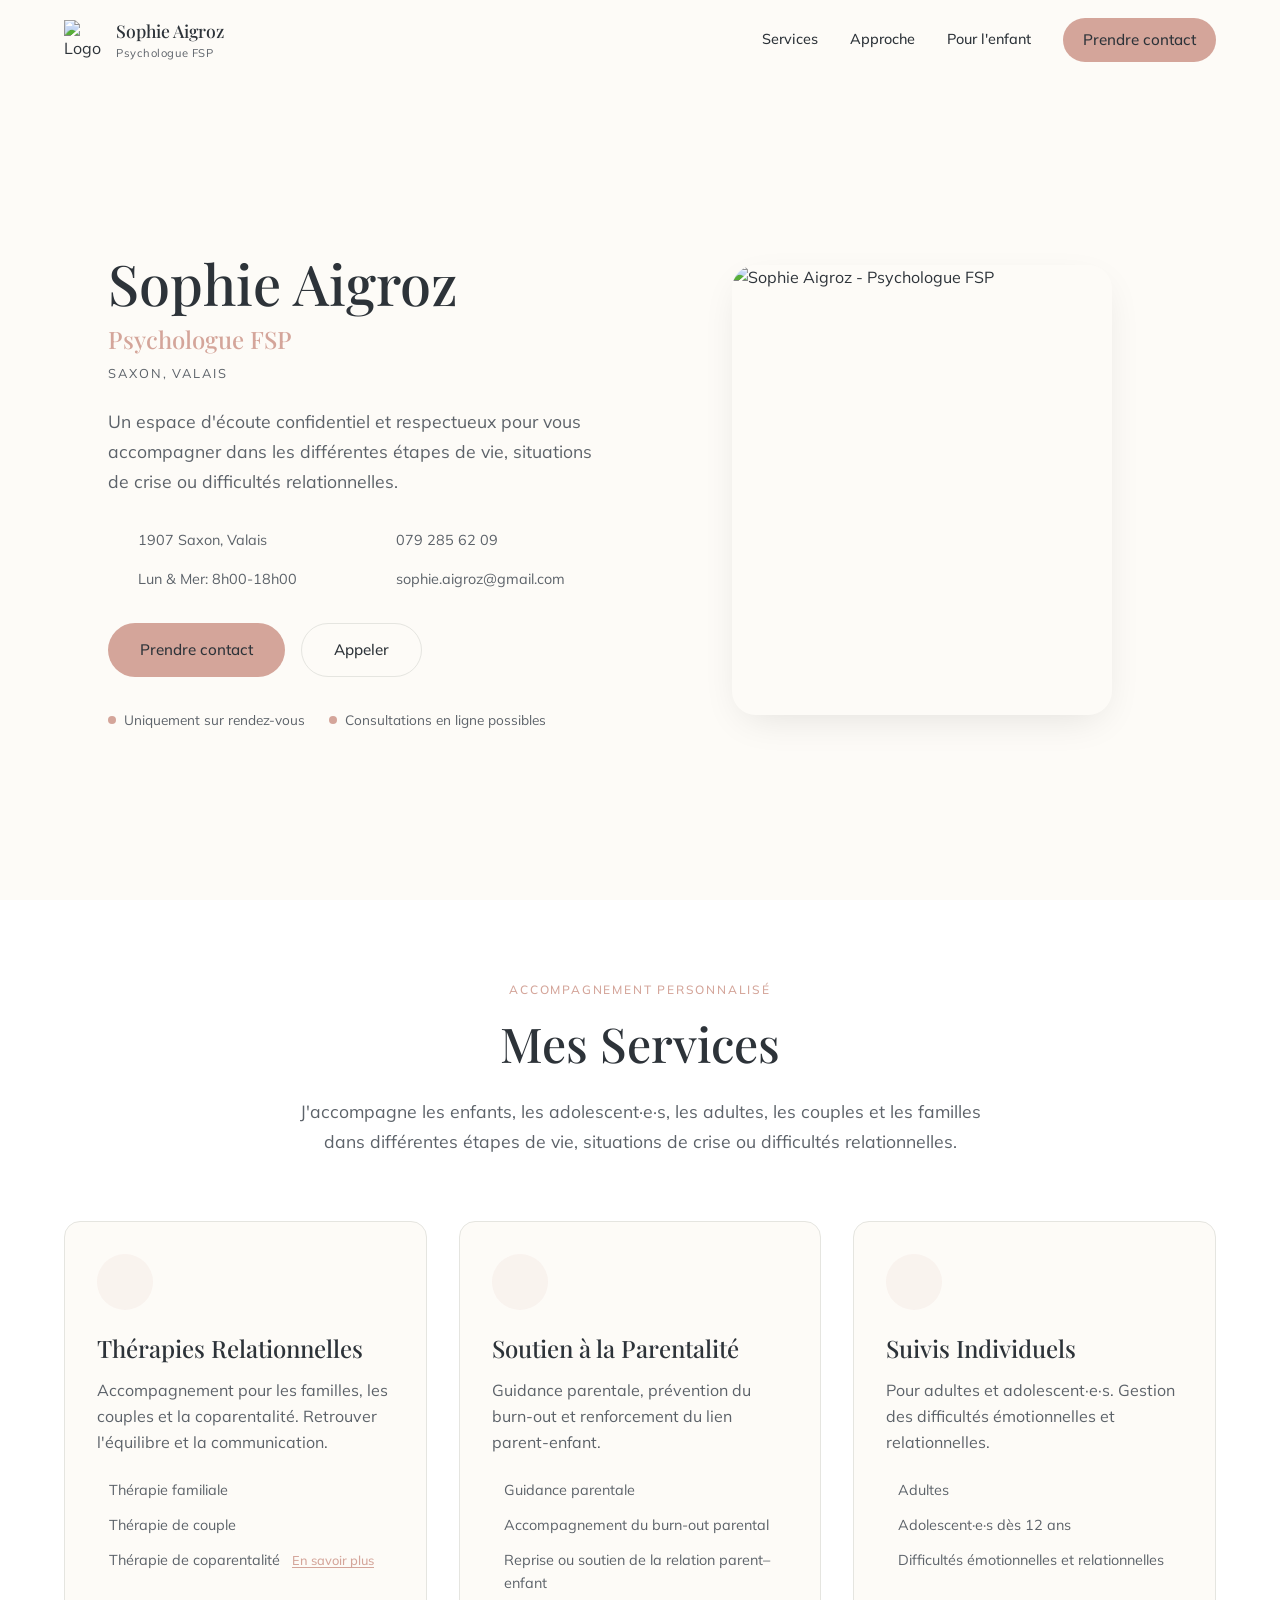
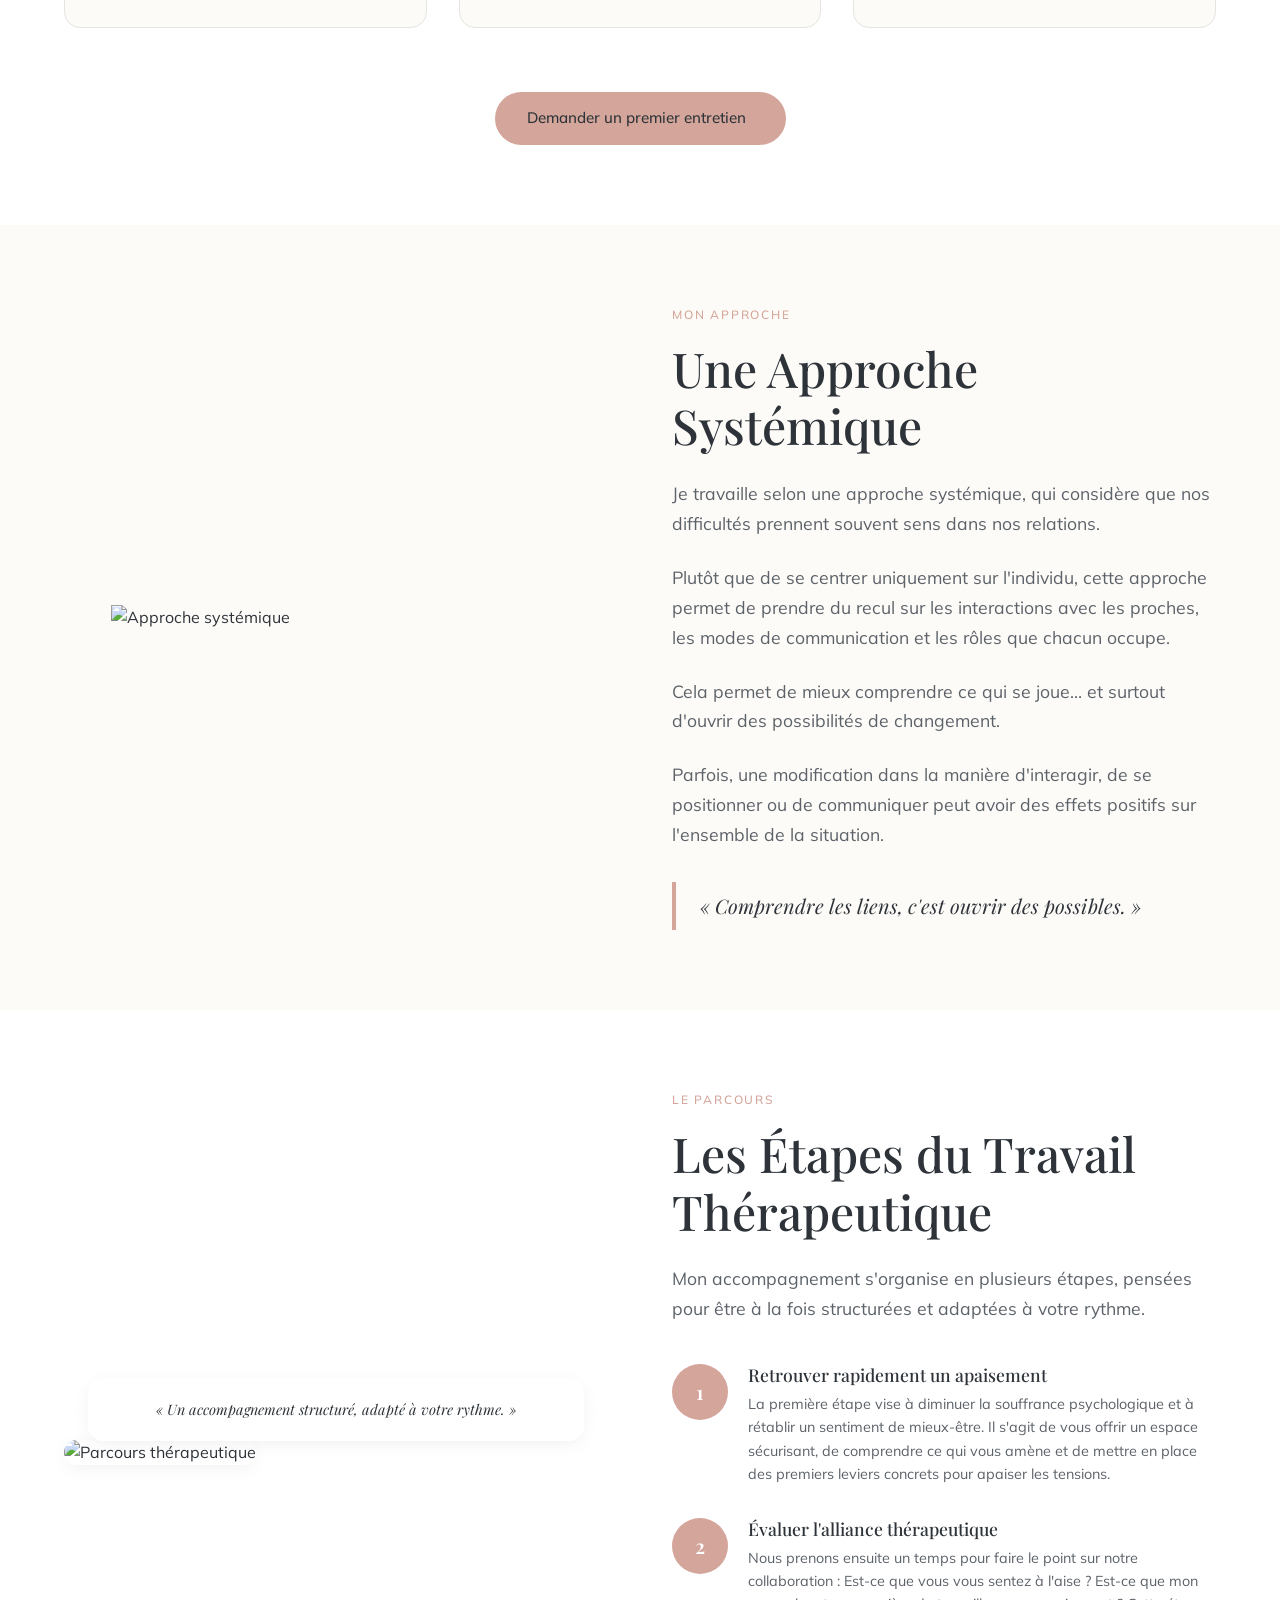
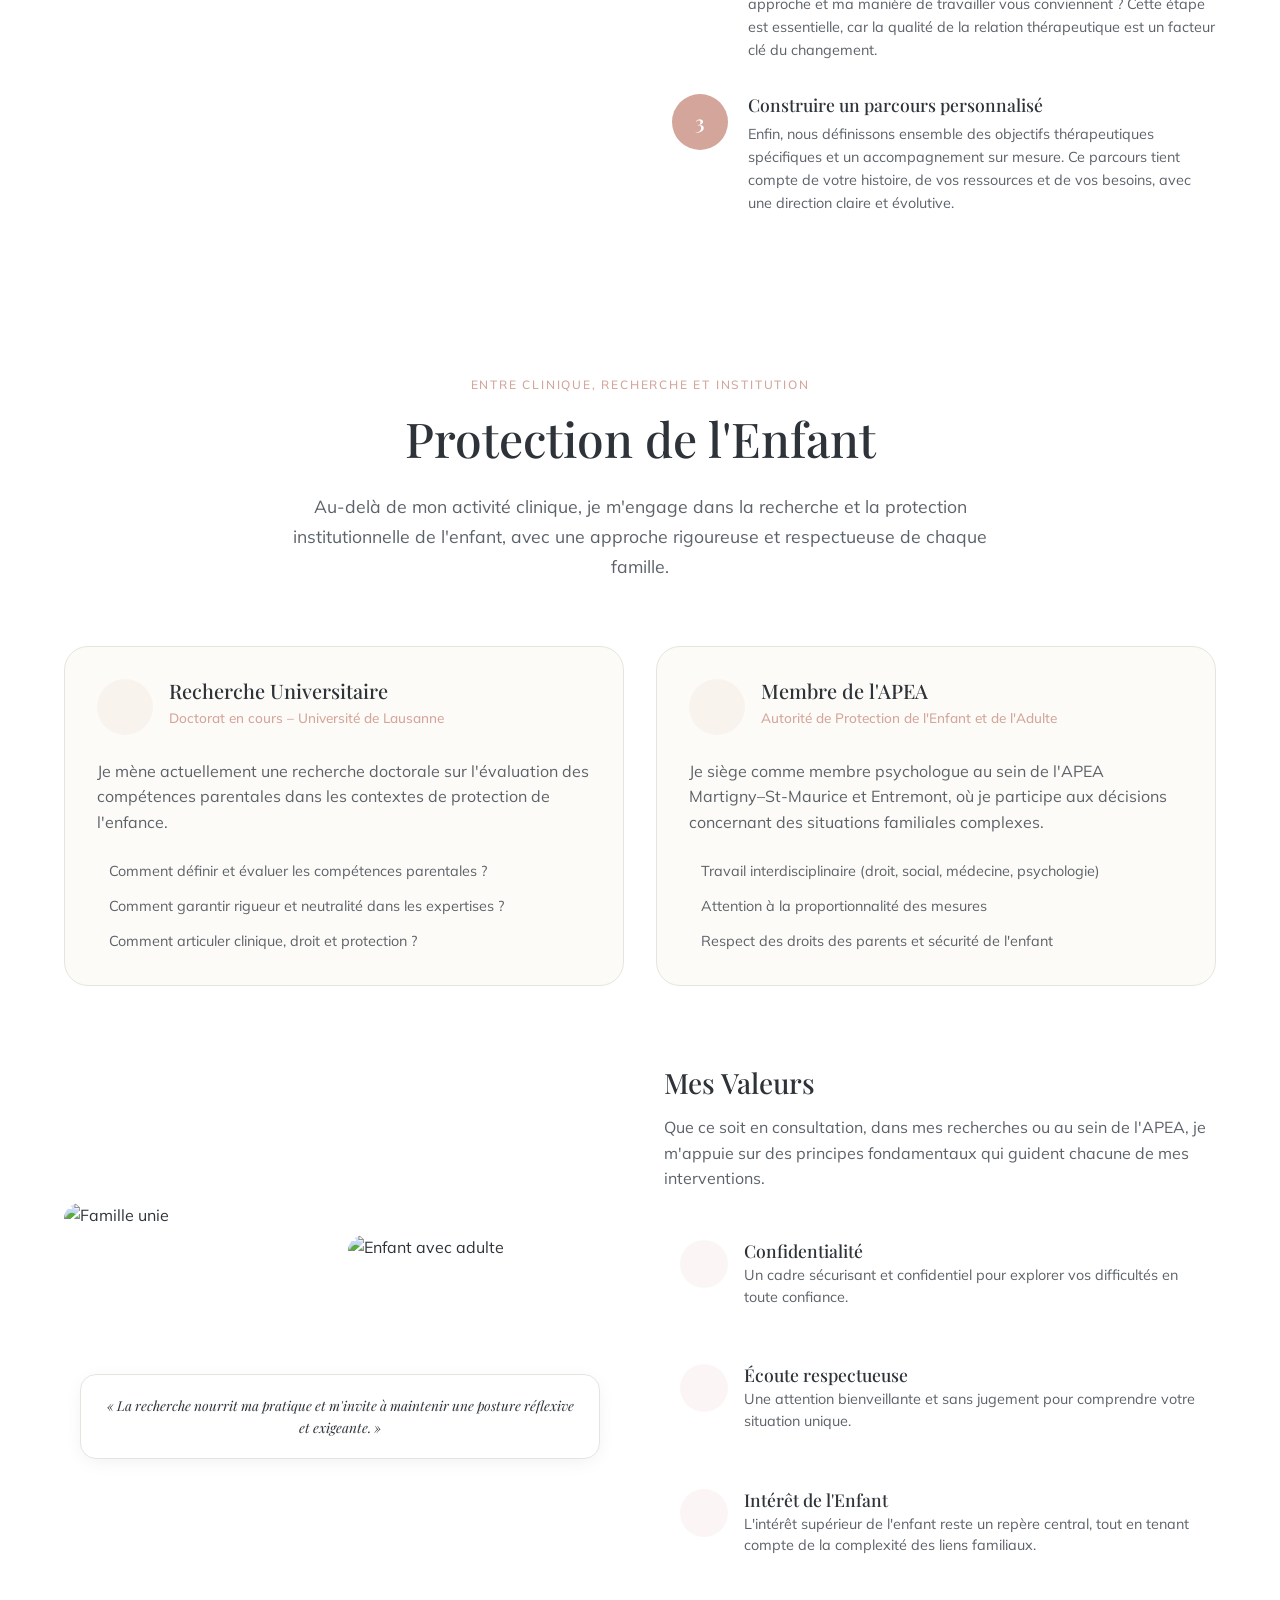
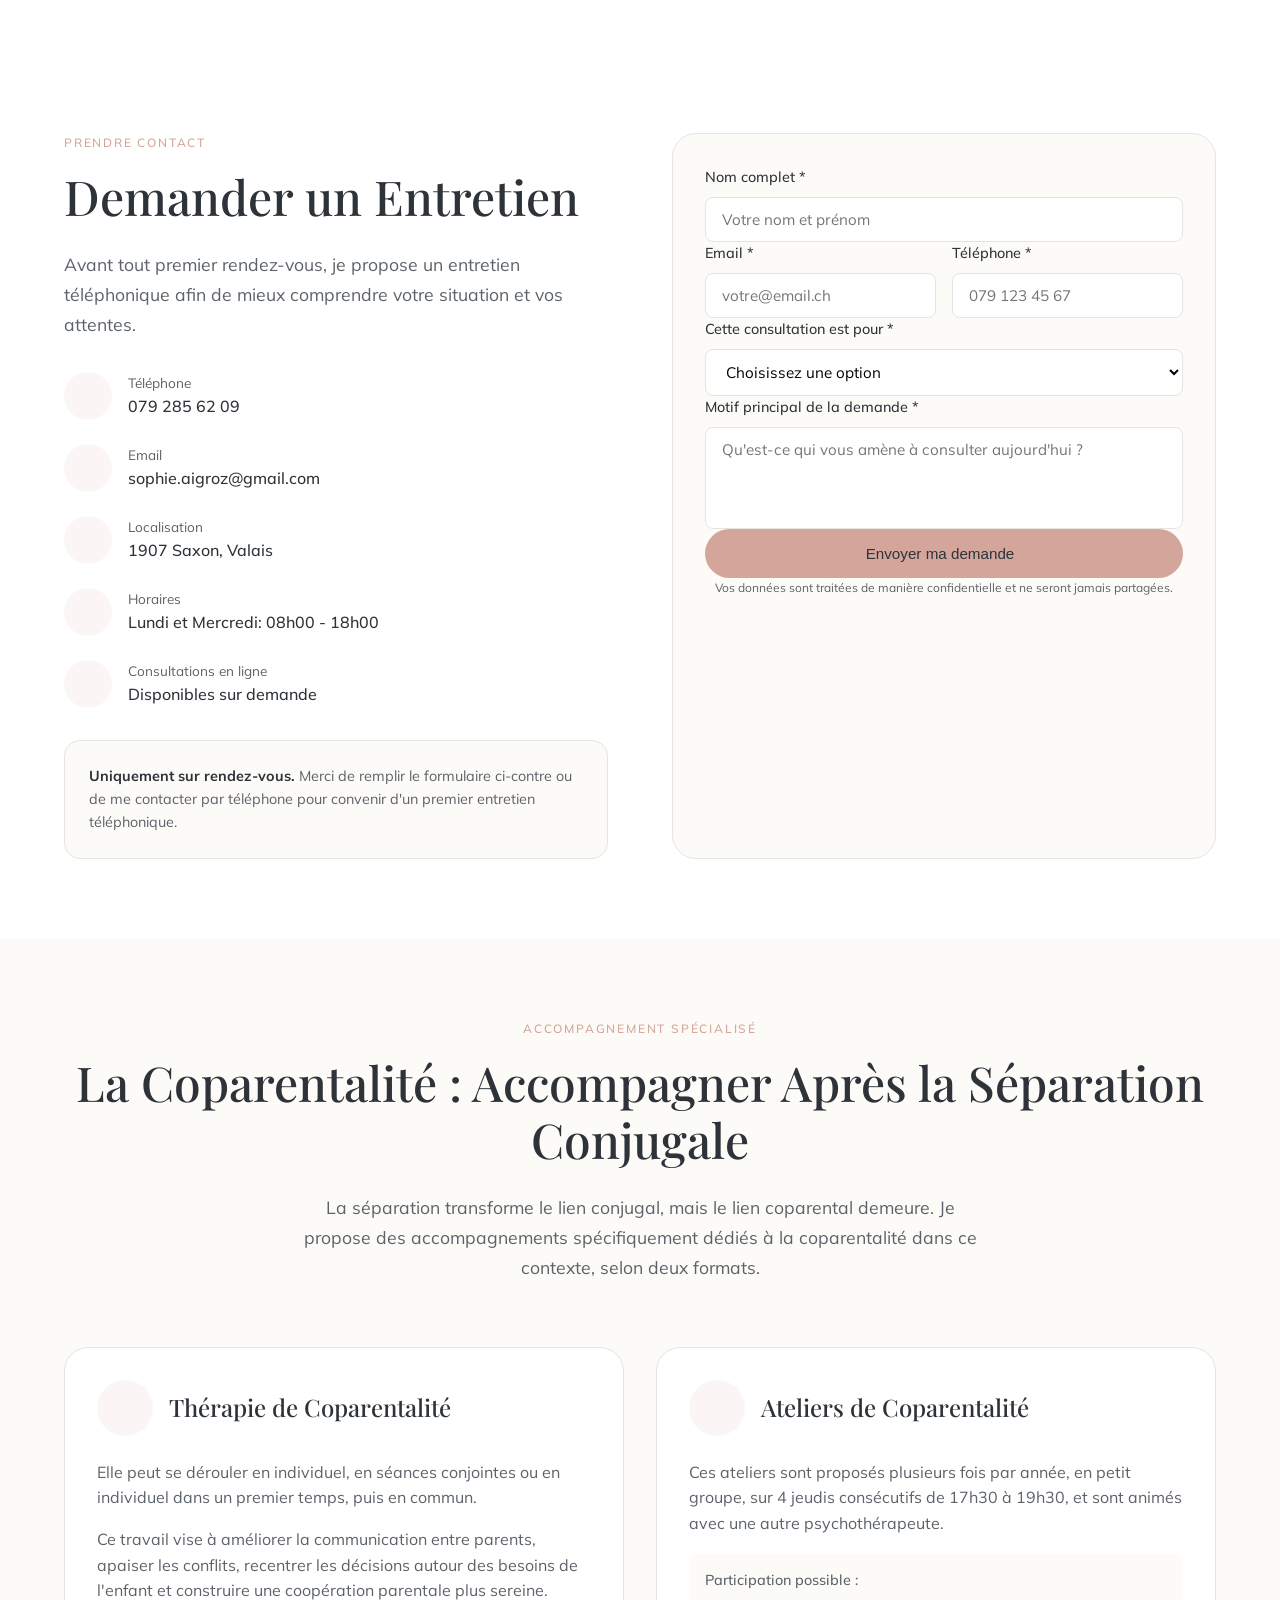
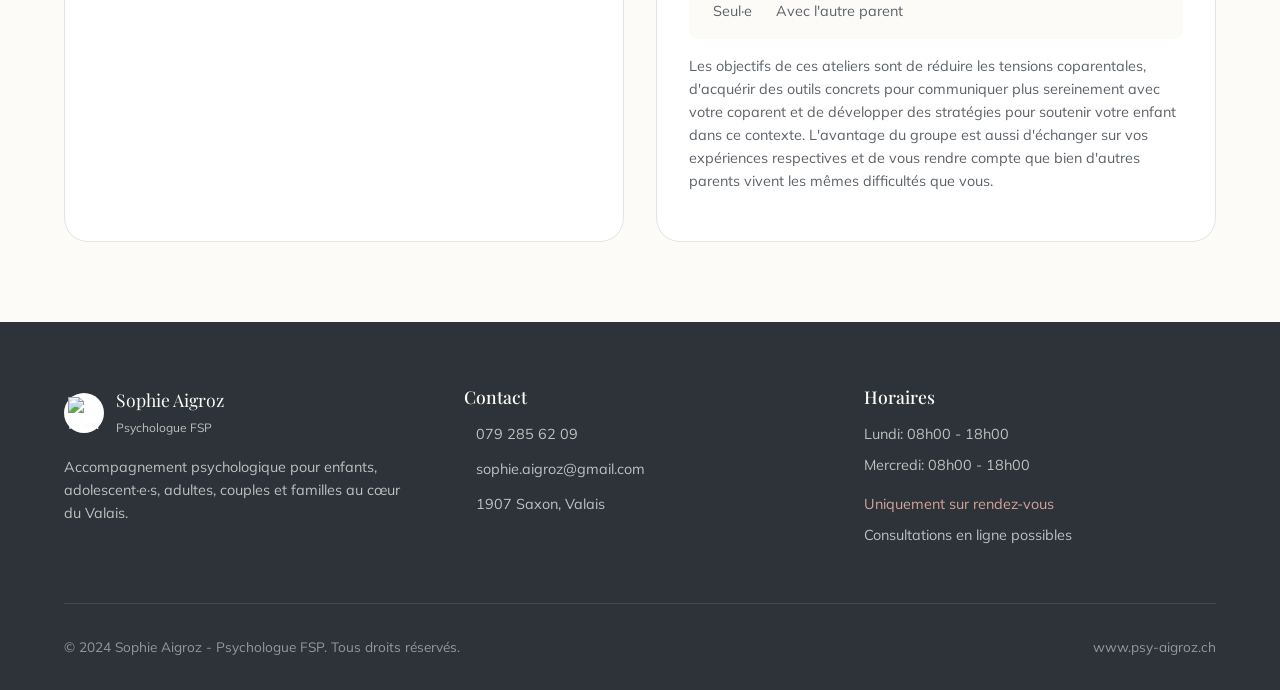
==== commit 9632c25b: "auto-commit for 5f17d062-beff-4439-9181-56d895bf5fc0" ====
--- a/static-site/index.html
+++ b/static-site/index.html
@@ -98,7 +98,7 @@
                 </div>
                 
                 <div class="hero-image">
-                    <img src="https://customer-assets.emergentagent.com/job_aigroz-psy/artifacts/wosmat6p_1000053476.jpg" alt="Sophie Aigroz - Psychologue FSP" style="object-position: center 35%;">
+                    <img src="https://customer-assets.emergentagent.com/job_aigroz-psy/artifacts/wosmat6p_1000053476.jpg" alt="Sophie Aigroz - Psychologue FSP" style="object-position: center 40%;">
                 </div>
             </div>
         </div>
--- a/static-site/styles.css
+++ b/static-site/styles.css
@@ -419,10 +419,10 @@
 
 .hero-image img {
     width: 100%;
-    max-width: 380px;
-    height: 320px;
+    max-width: 340px;
+    height: 380px;
     object-fit: cover;
-    object-position: center 35%;
+    object-position: center 40%;
     border-radius: var(--radius-lg);
     box-shadow: var(--shadow-lg);
     margin: 0 auto;
@@ -431,15 +431,15 @@
 
 @media (min-width: 640px) {
     .hero-image img {
-        height: 360px;
-        max-width: 400px;
+        height: 420px;
+        max-width: 360px;
     }
 }
 
 @media (min-width: 1024px) {
     .hero-image img {
-        height: 400px;
-        max-width: 420px;
+        height: 450px;
+        max-width: 380px;
     }
 }
 
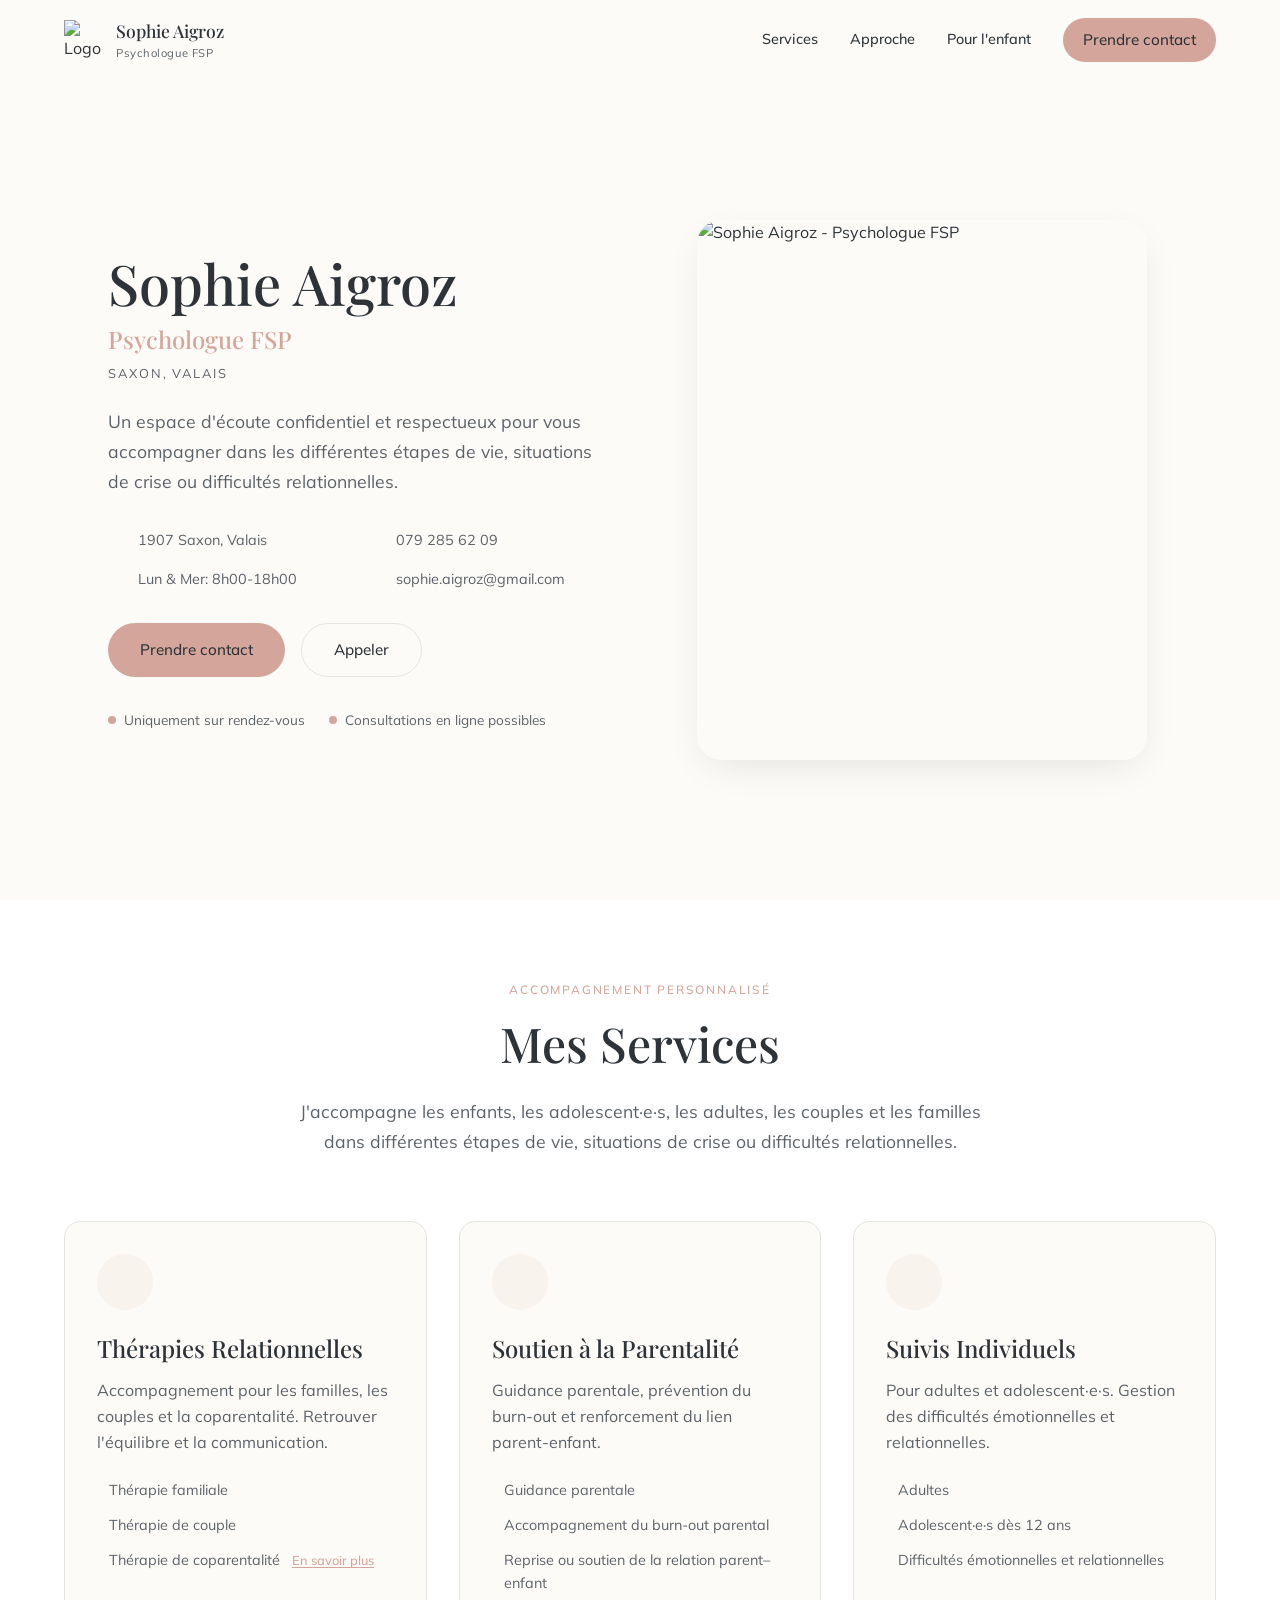
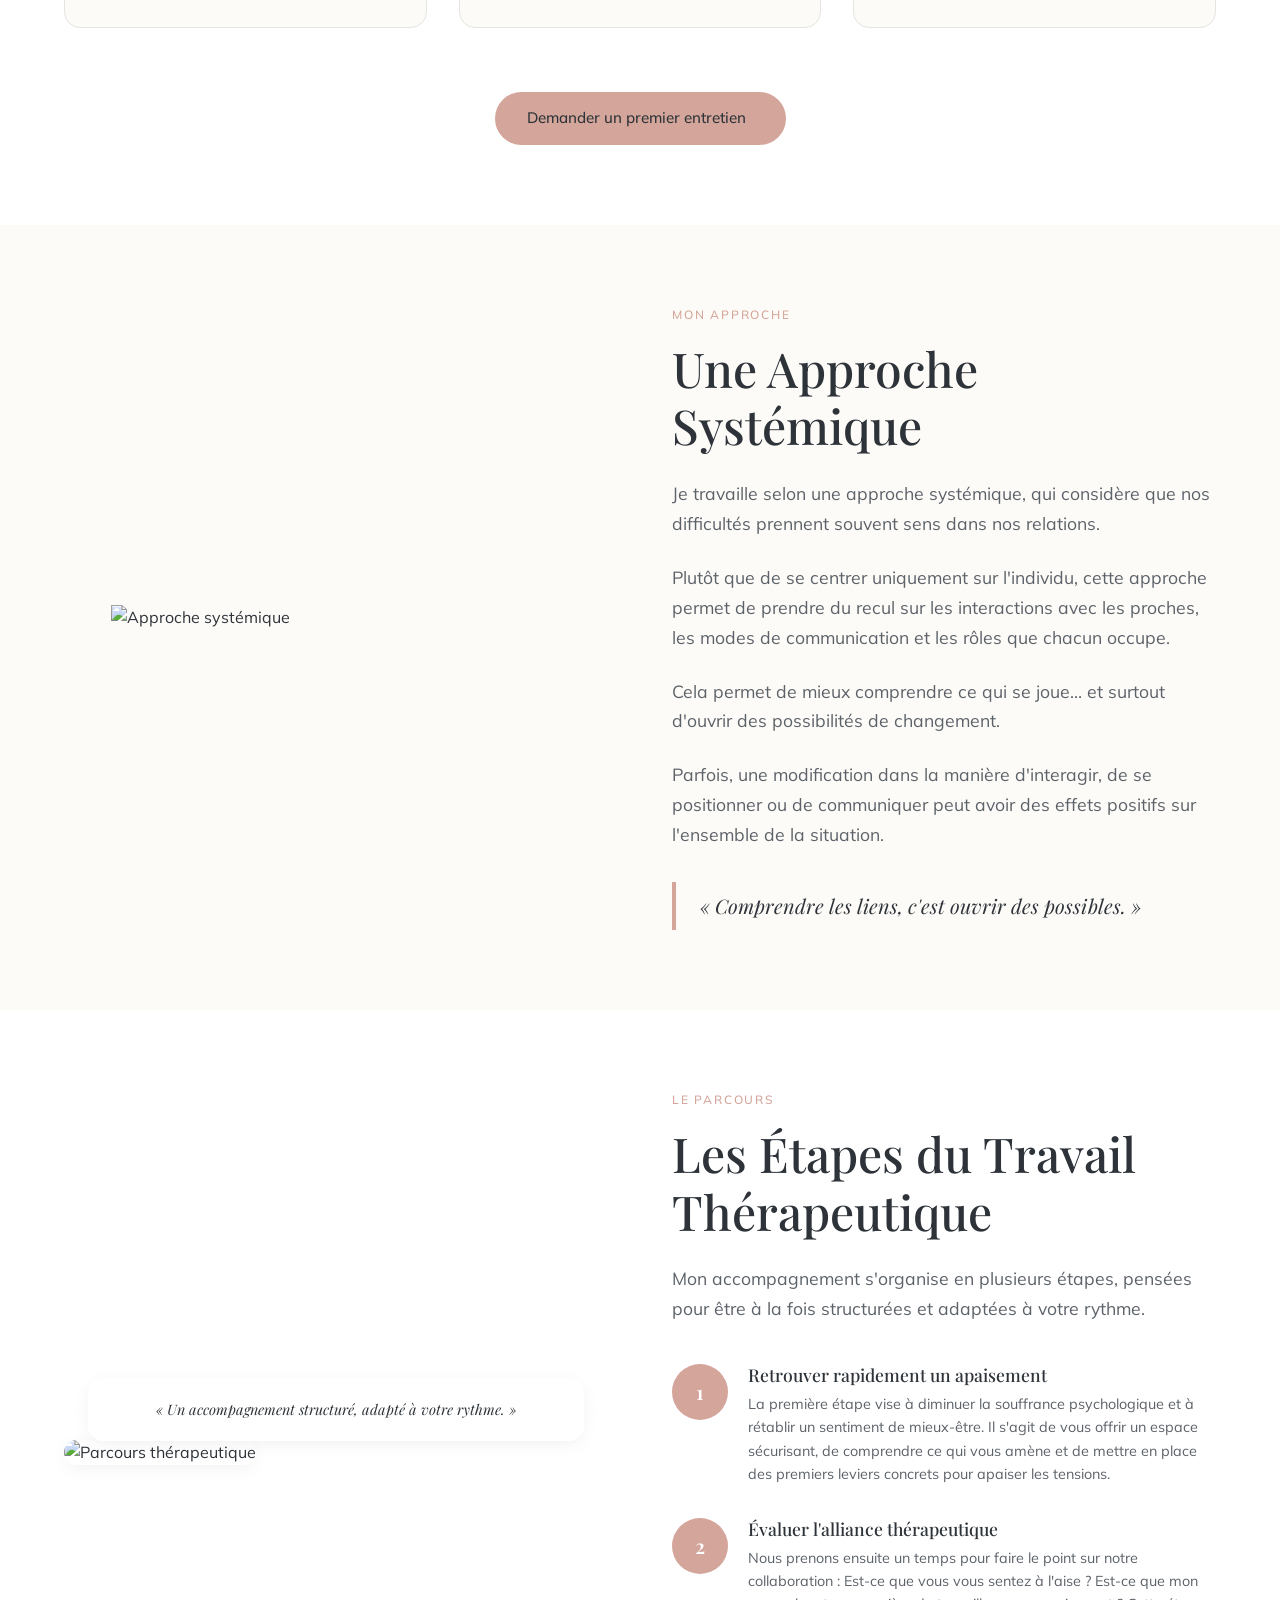
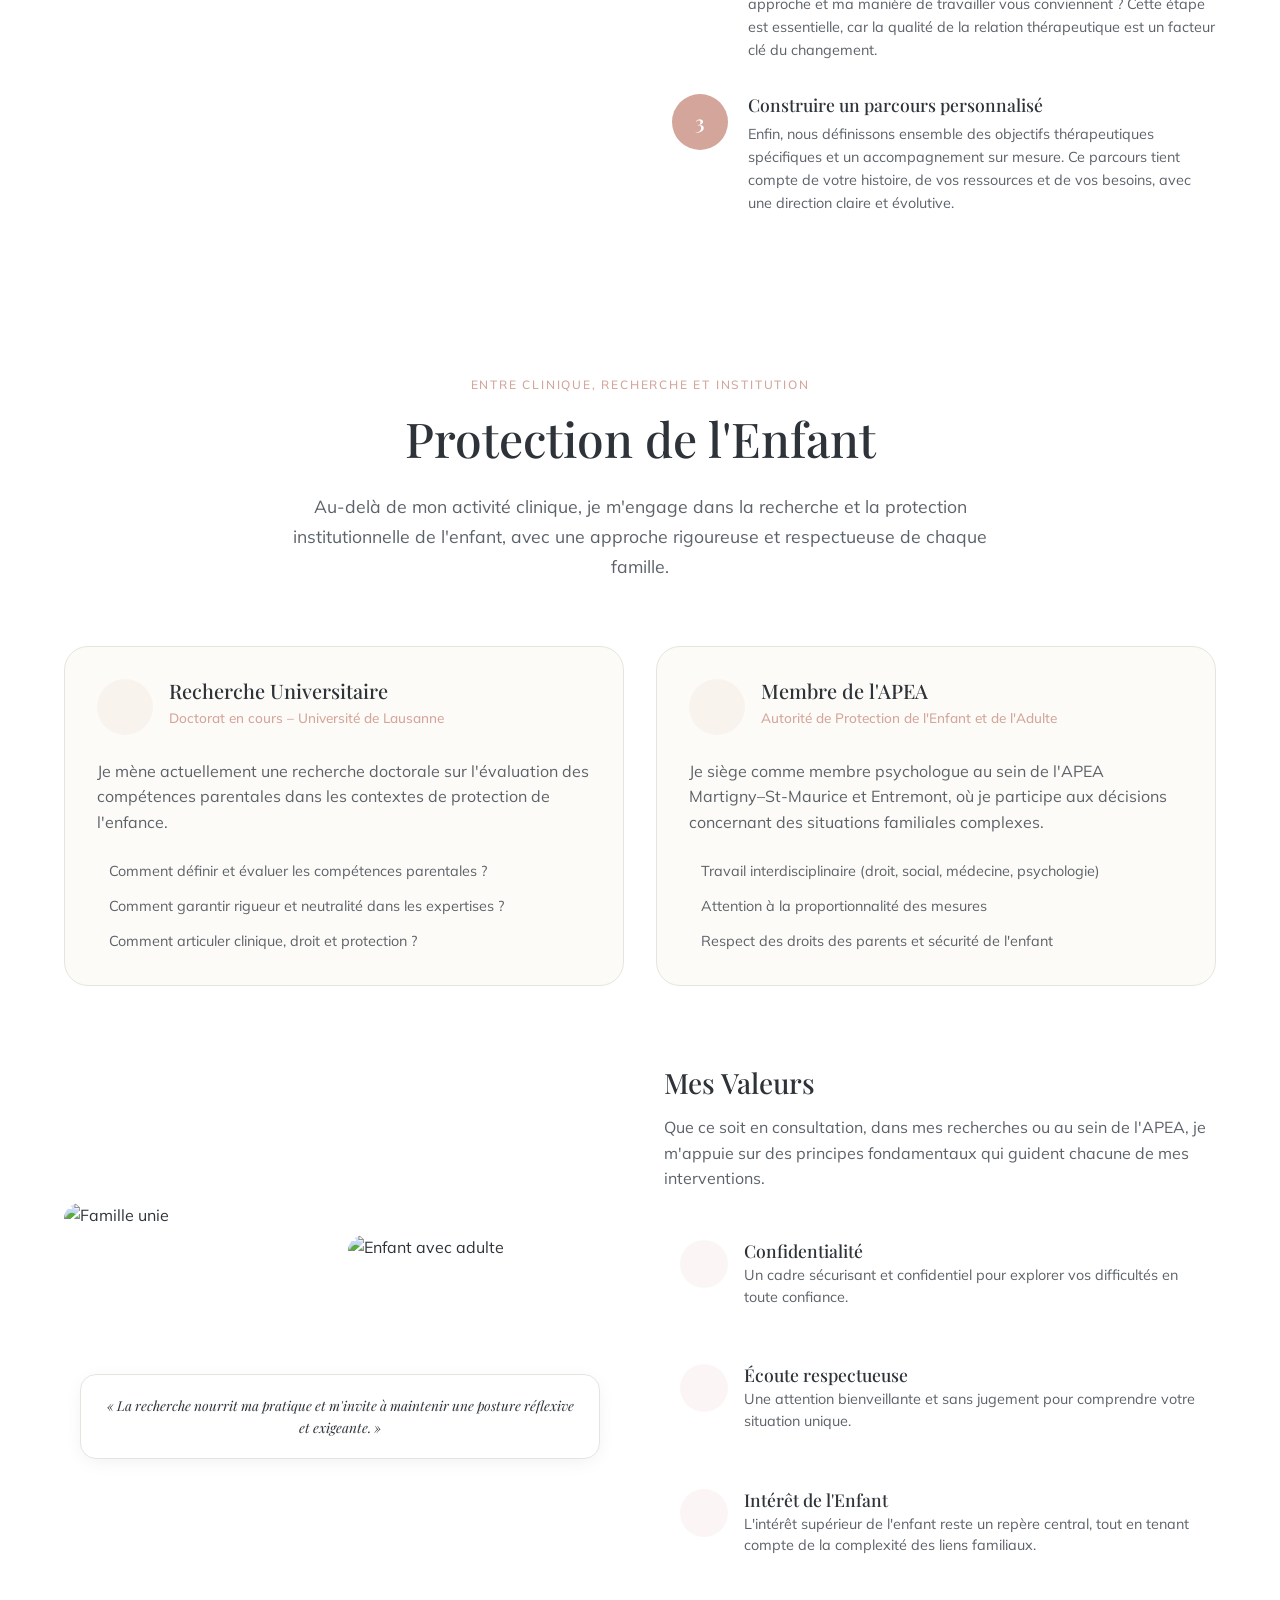
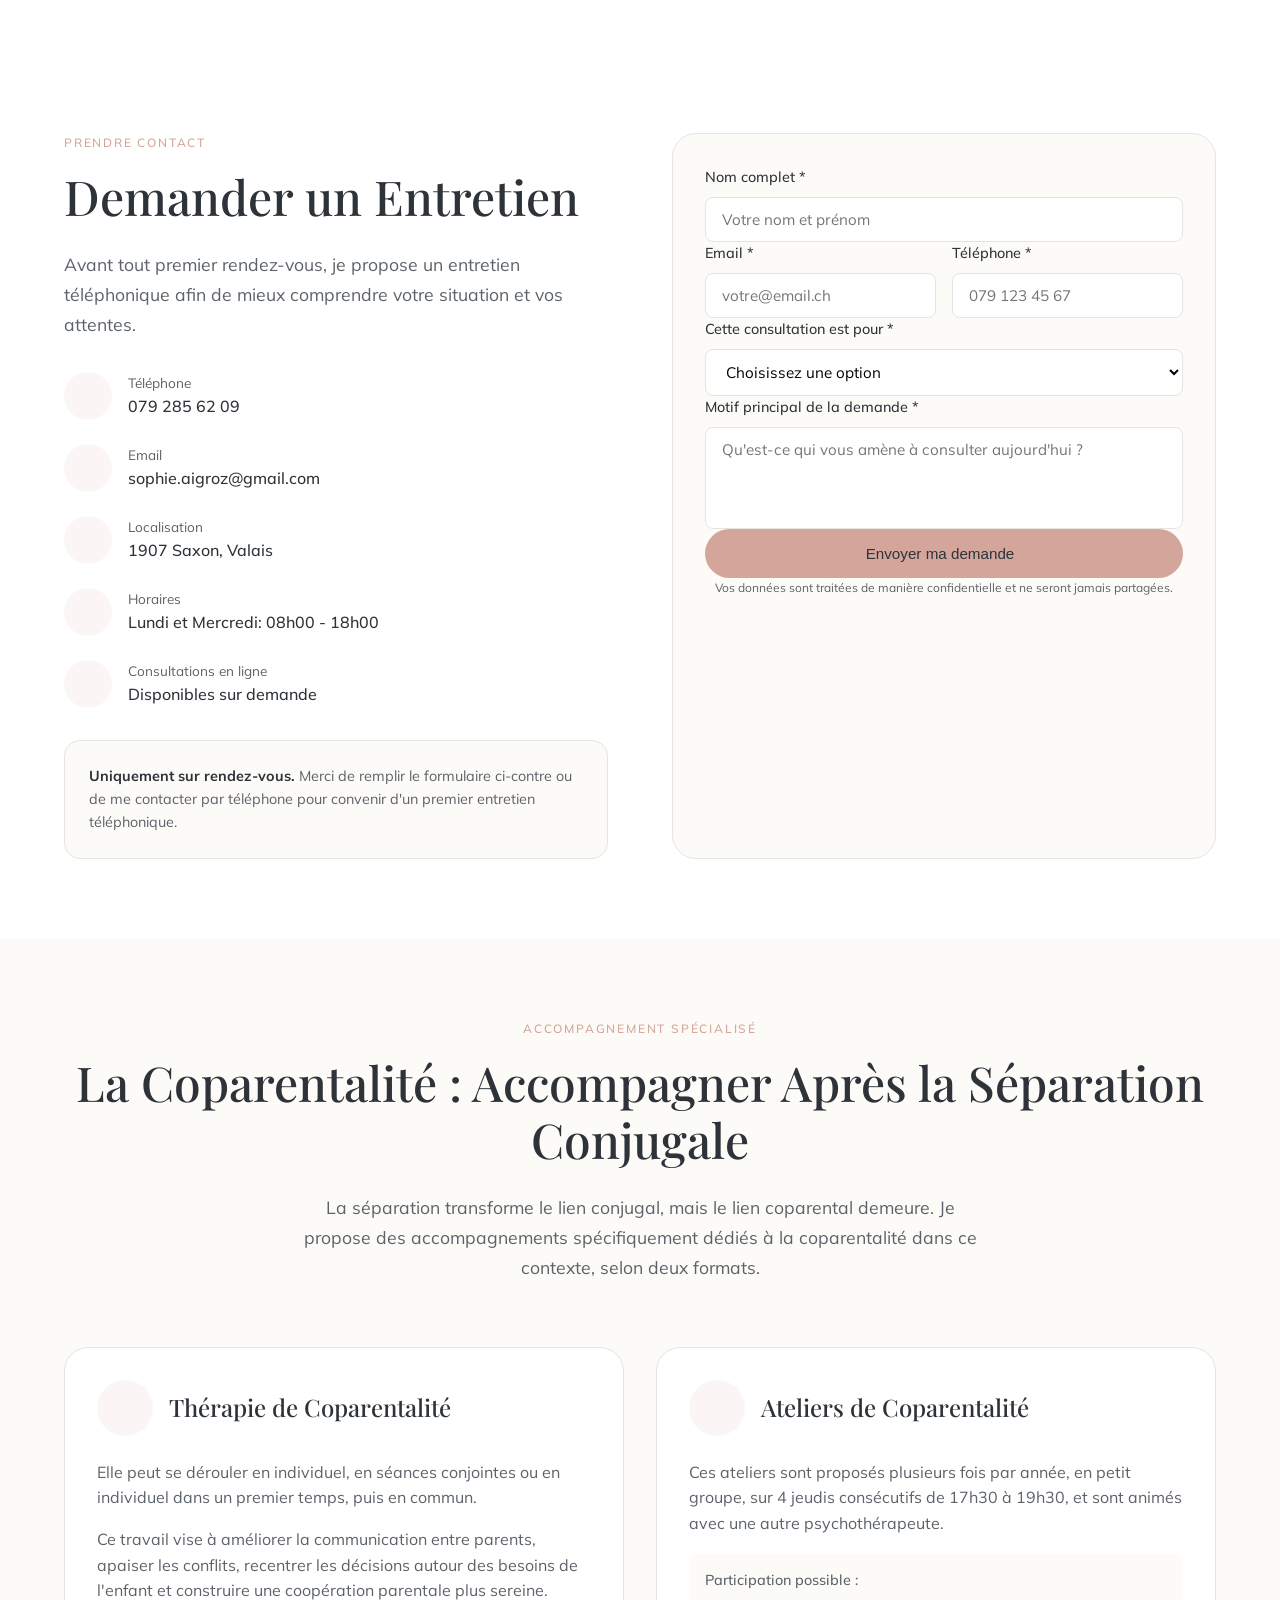
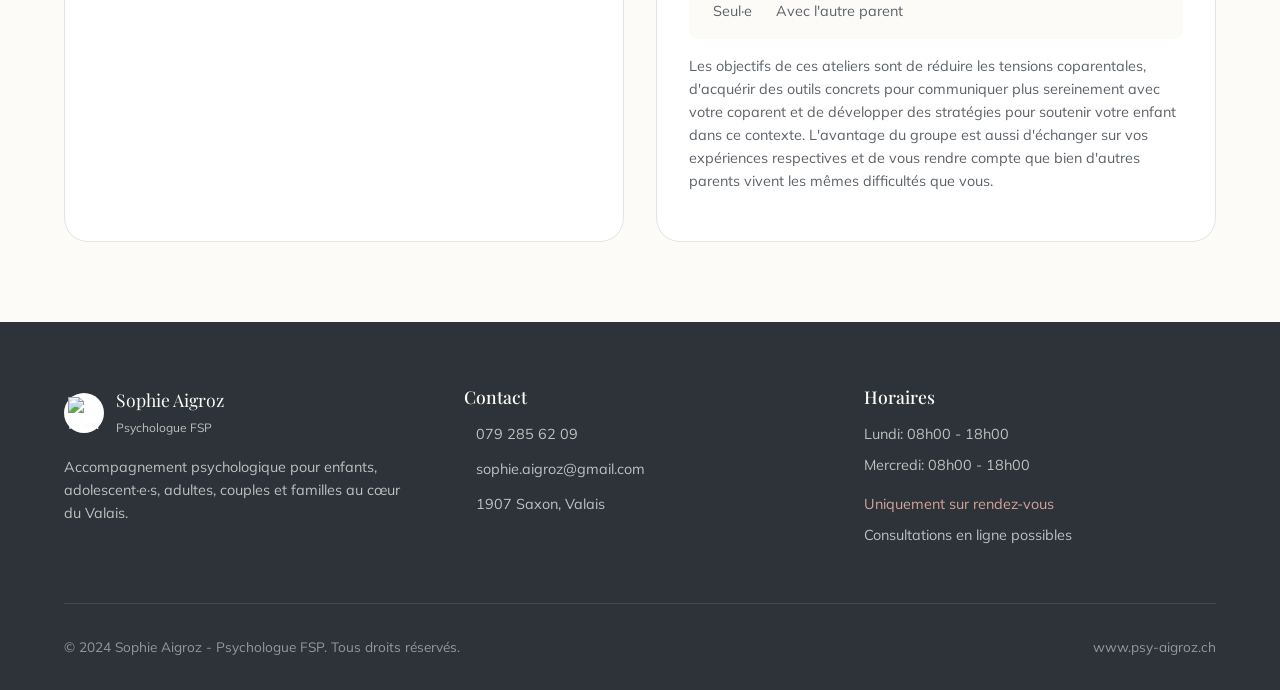
==== commit eb3c9ed7: "auto-commit for 4ad816c7-7b91-41fd-98e2-5d92b09cab9d" ====
--- a/static-site/index.html
+++ b/static-site/index.html
@@ -98,7 +98,7 @@
                 </div>
                 
                 <div class="hero-image">
-                    <img src="https://customer-assets.emergentagent.com/job_aigroz-psy/artifacts/wosmat6p_1000053476.jpg" alt="Sophie Aigroz - Psychologue FSP" style="object-position: center 40%;">
+                    <img src="https://customer-assets.emergentagent.com/job_aigroz-psy/artifacts/hlr8pp0b_IMG-20260325-WA0024.jpg" alt="Sophie Aigroz - Psychologue FSP">
                 </div>
             </div>
         </div>
--- a/static-site/styles.css
+++ b/static-site/styles.css
@@ -419,10 +419,11 @@
 
 .hero-image img {
     width: 100%;
-    max-width: 340px;
-    height: 380px;
+    max-width: 400px;
+    height: auto;
+    aspect-ratio: 1/1.2;
     object-fit: cover;
-    object-position: center 40%;
+    object-position: center top;
     border-radius: var(--radius-lg);
     box-shadow: var(--shadow-lg);
     margin: 0 auto;
@@ -431,15 +432,13 @@
 
 @media (min-width: 640px) {
     .hero-image img {
-        height: 420px;
-        max-width: 360px;
+        max-width: 420px;
     }
 }
 
 @media (min-width: 1024px) {
     .hero-image img {
-        height: 450px;
-        max-width: 380px;
+        max-width: 450px;
     }
 }
 
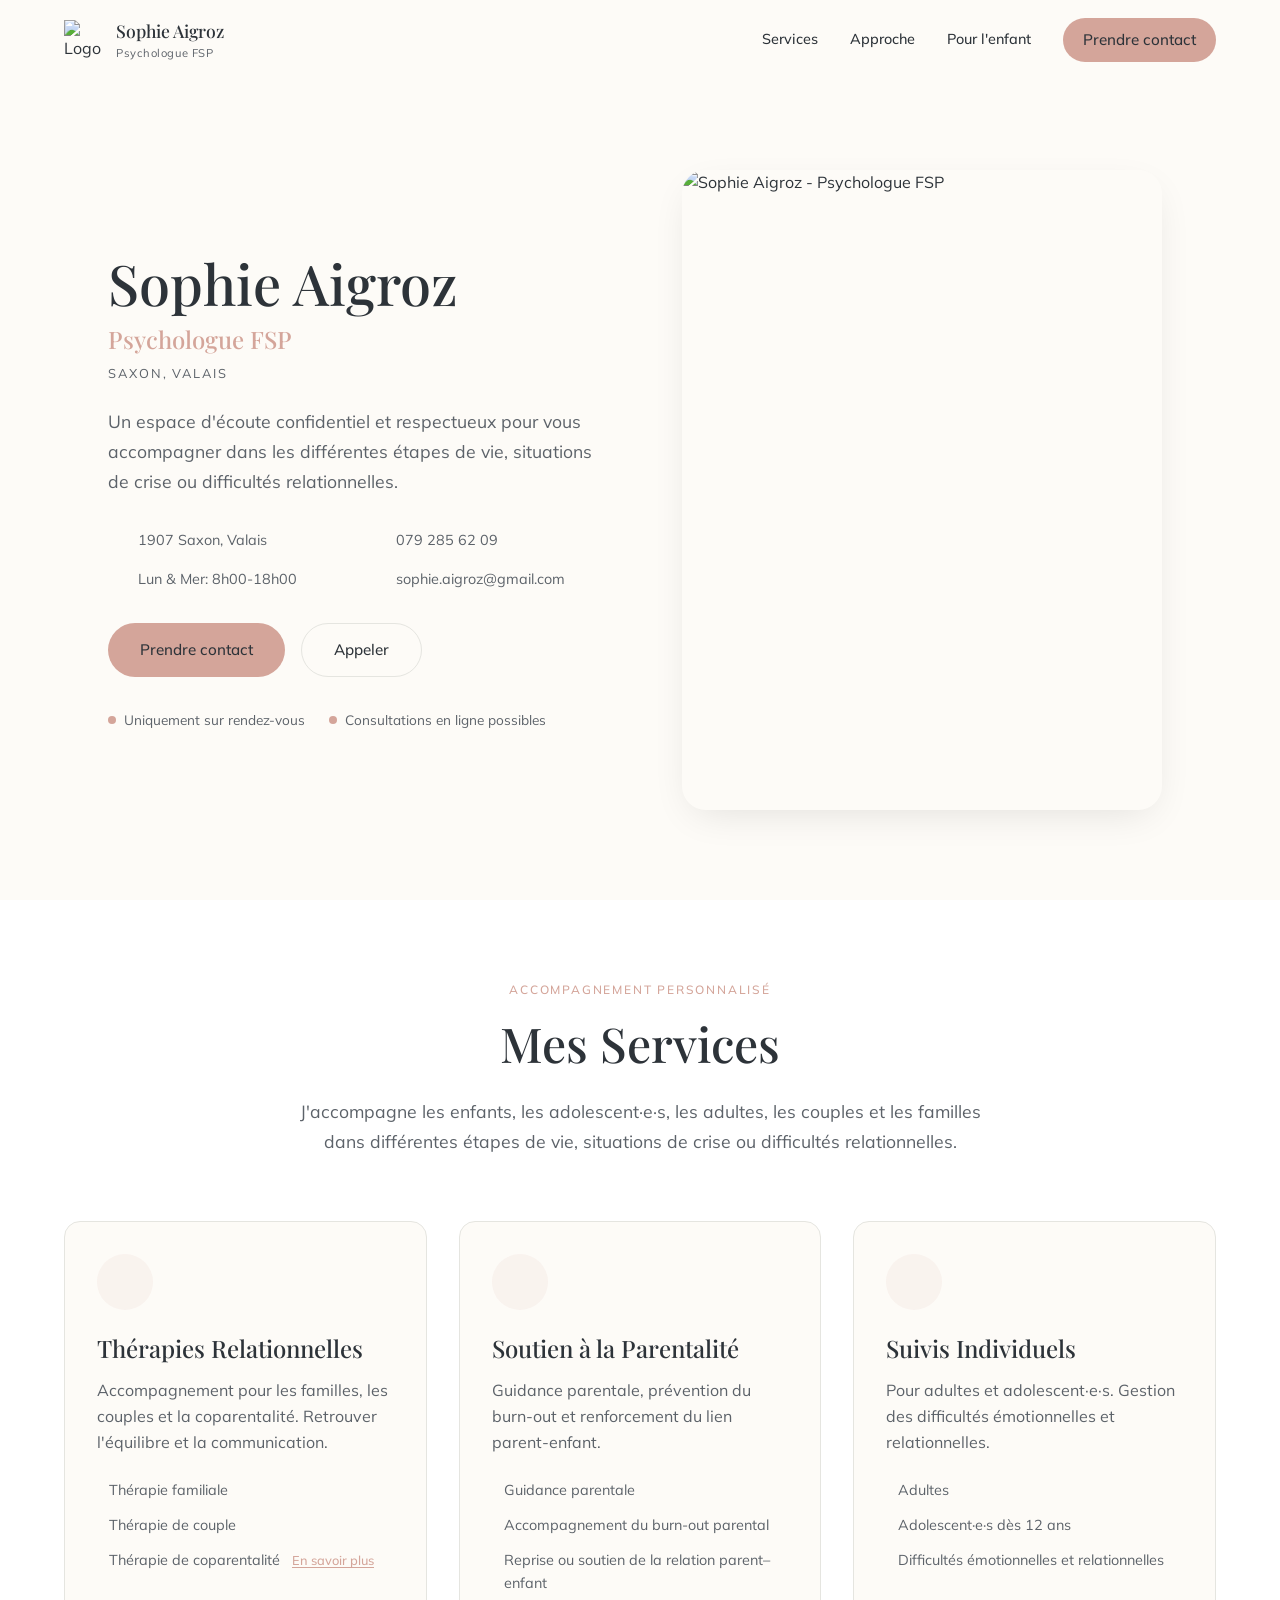
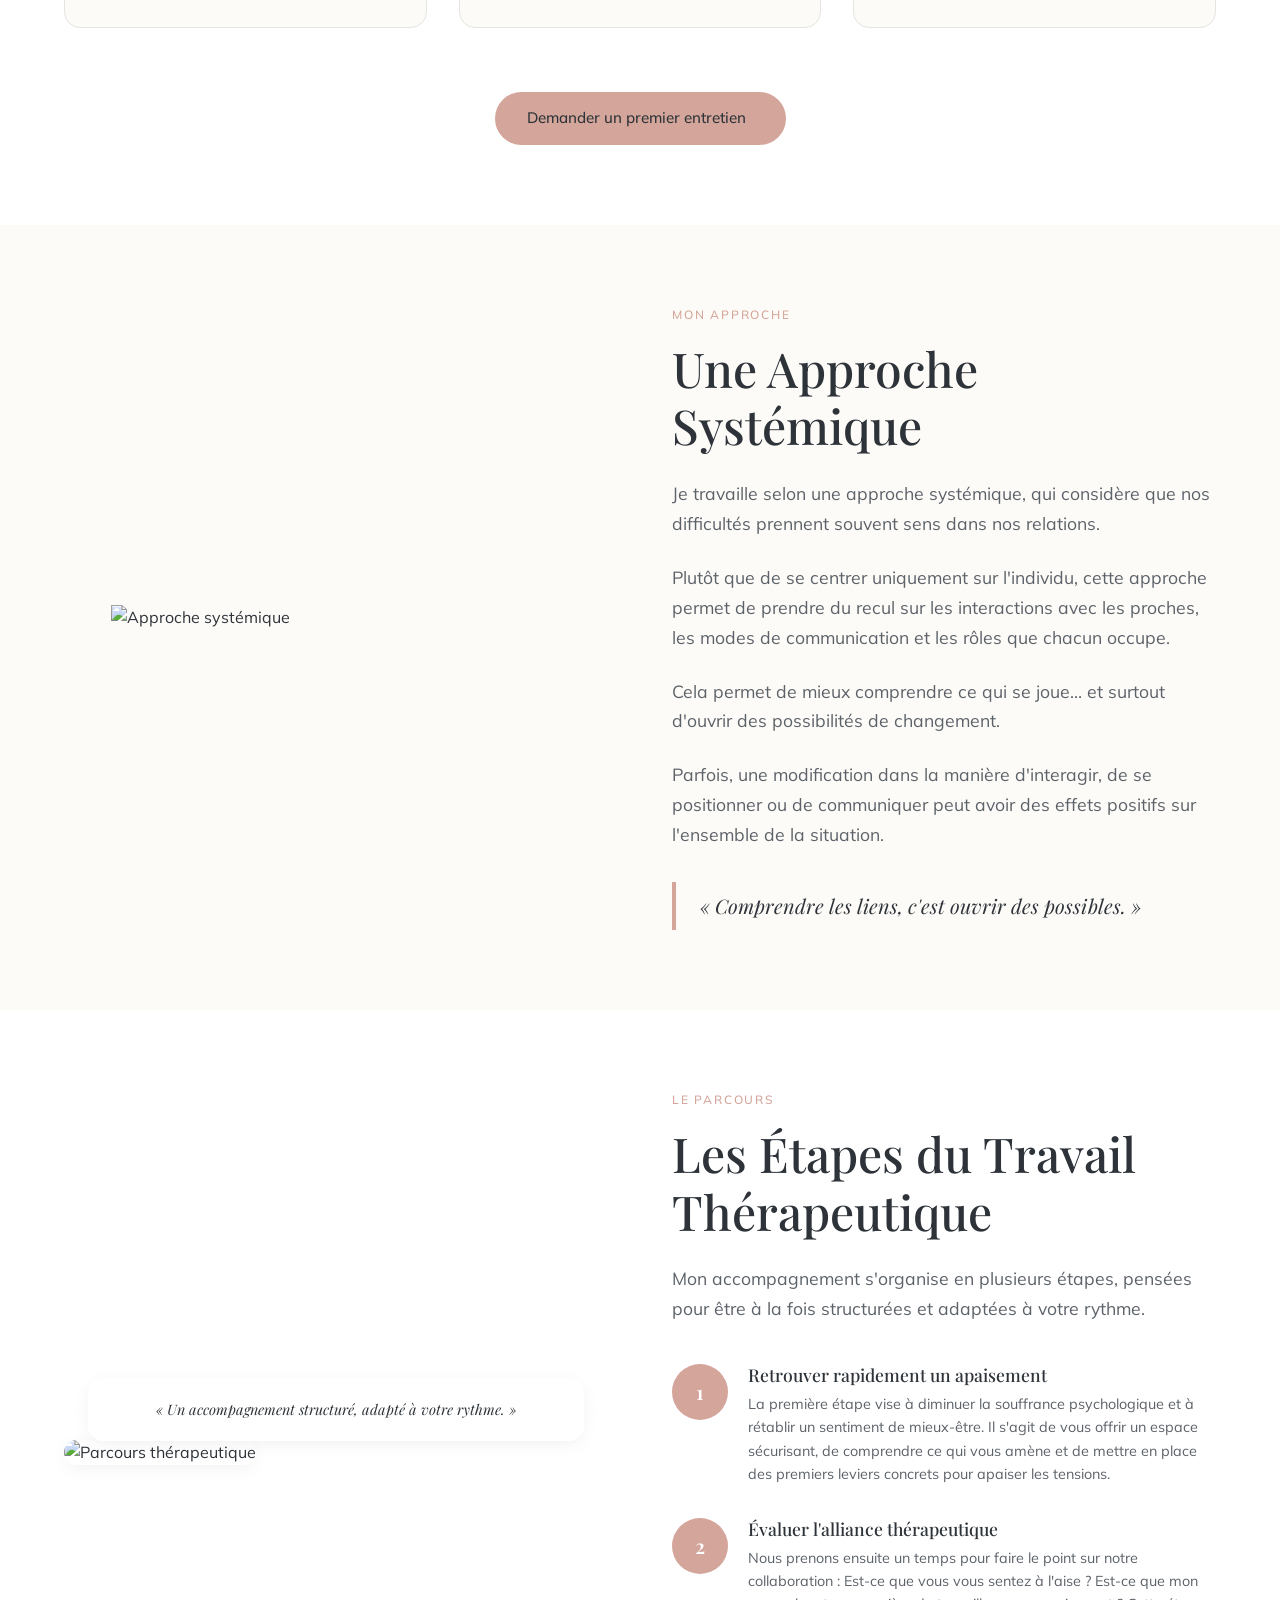
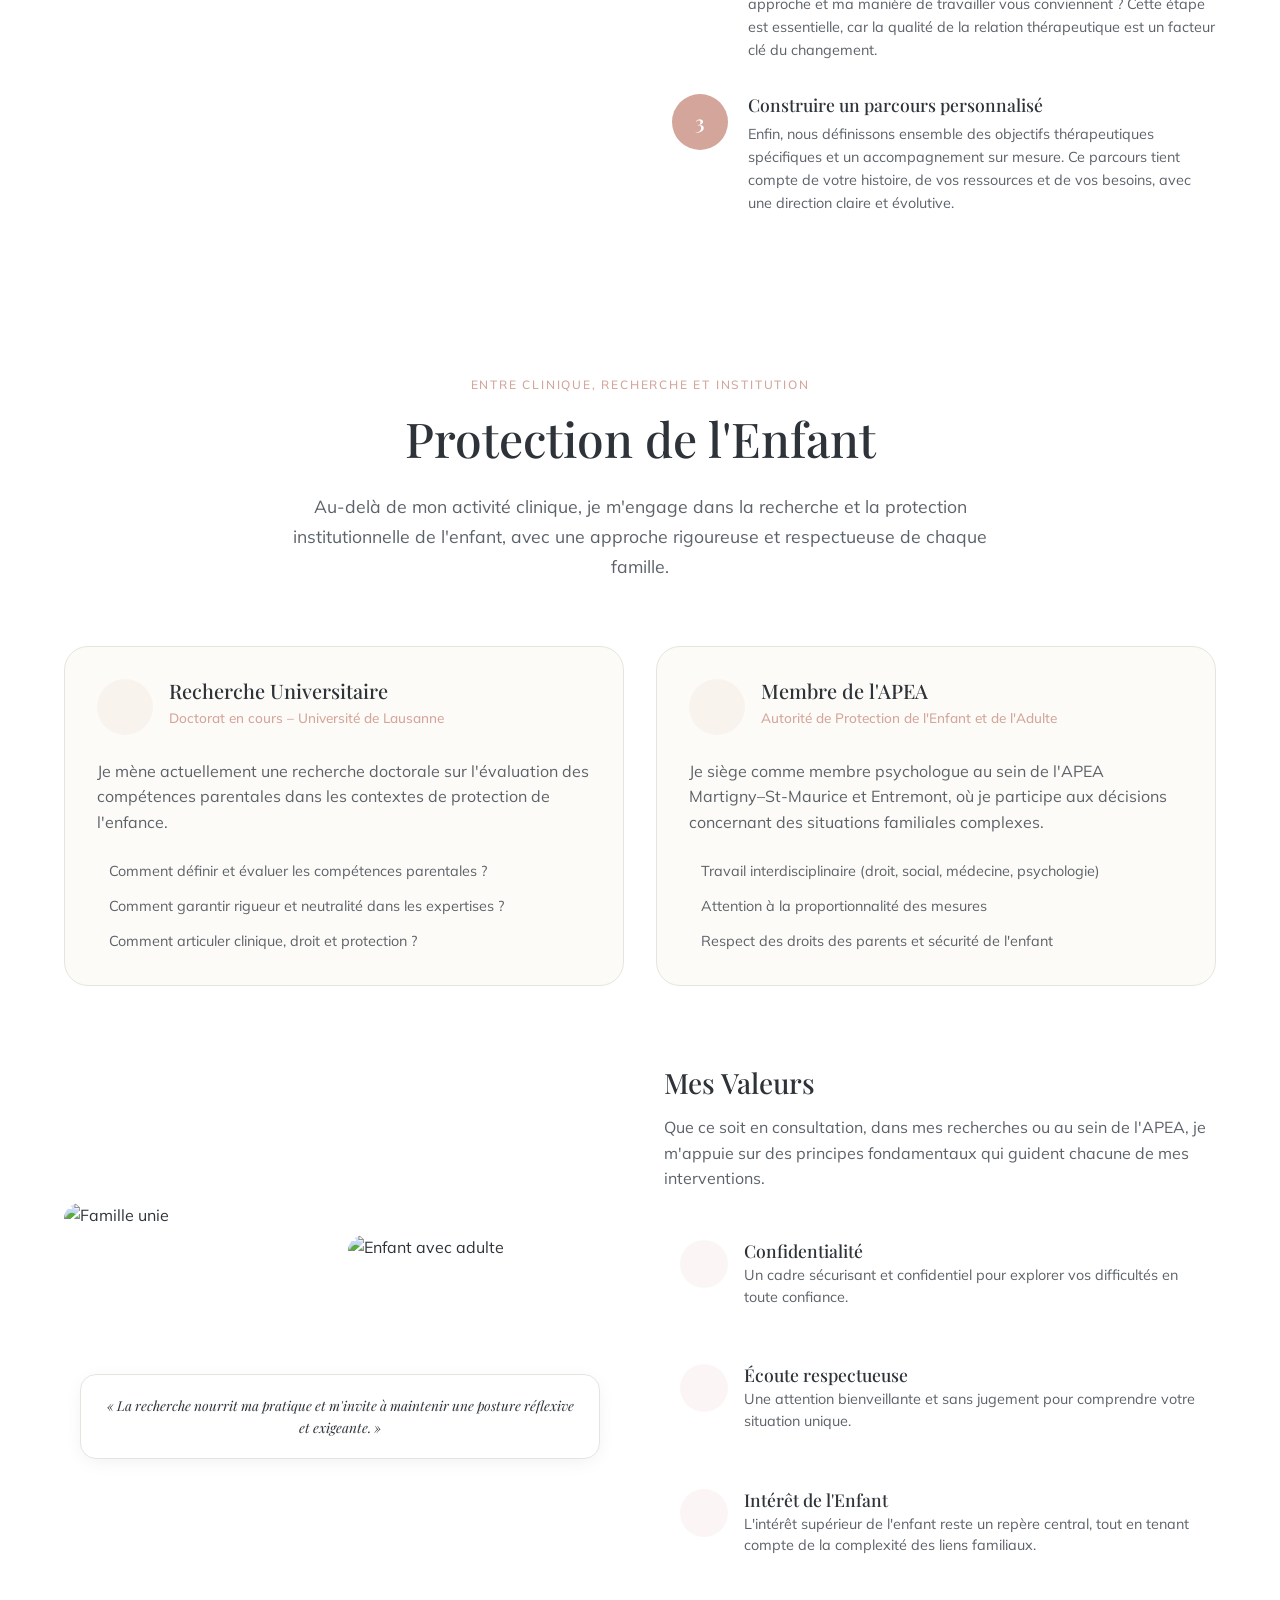
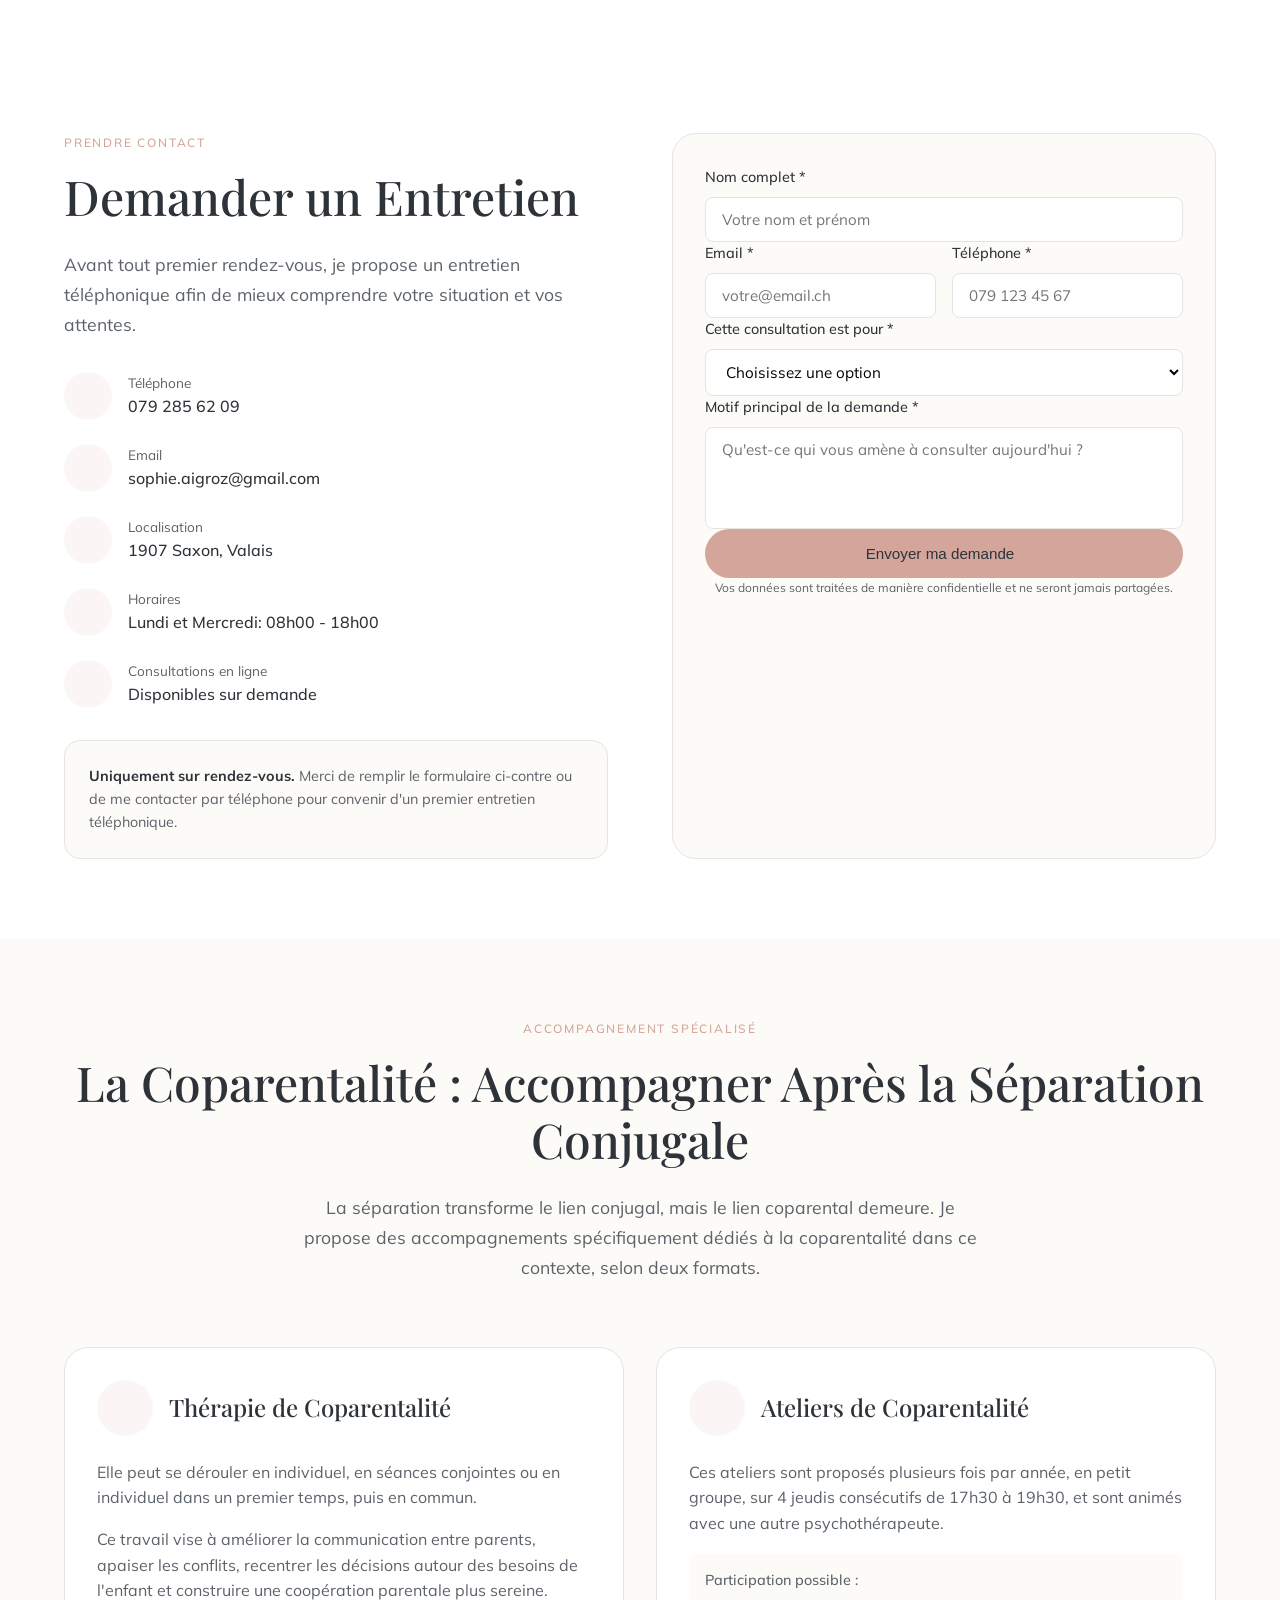
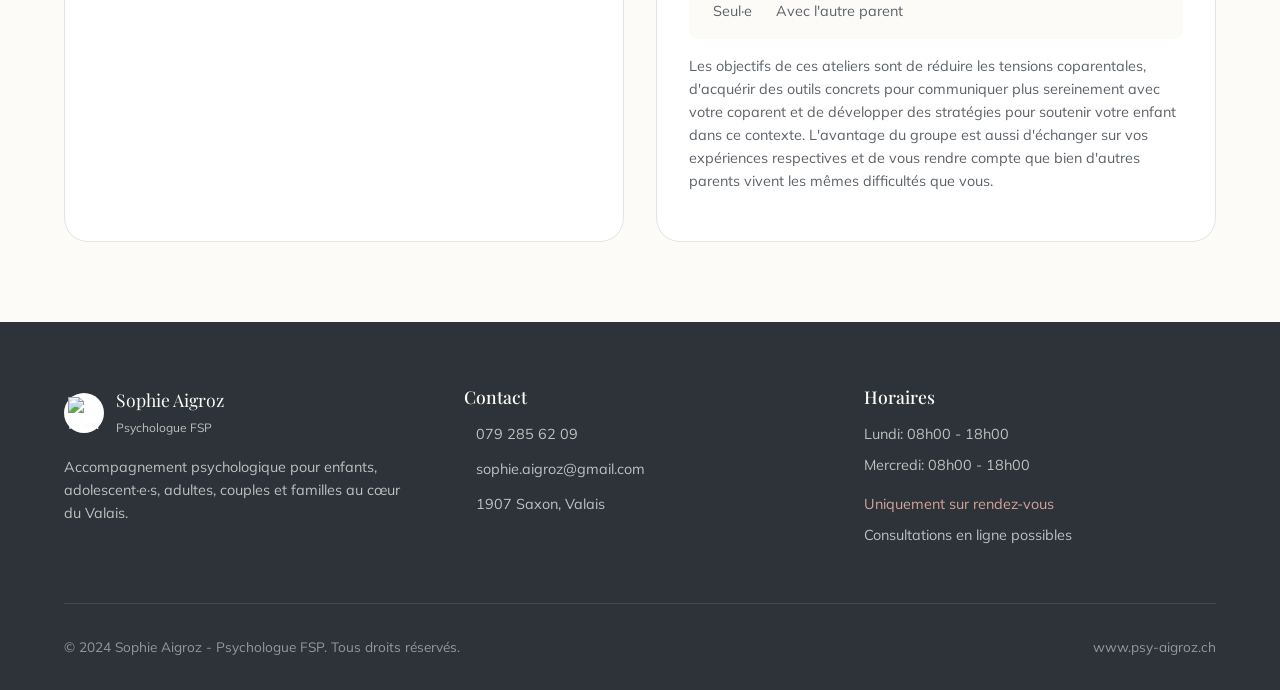
==== commit 73ad0bda: "auto-commit for a74956ad-ce2c-4081-a0e5-b2546be4b64c" ====
--- a/static-site/index.html
+++ b/static-site/index.html
@@ -98,7 +98,7 @@
                 </div>
                 
                 <div class="hero-image">
-                    <img src="https://customer-assets.emergentagent.com/job_aigroz-psy/artifacts/hlr8pp0b_IMG-20260325-WA0024.jpg" alt="Sophie Aigroz - Psychologue FSP">
+                    <img src="https://customer-assets.emergentagent.com/job_aigroz-psy/artifacts/hlr8pp0b_IMG-20260325-WA0024.jpg" alt="Sophie Aigroz - Psychologue FSP" style="object-position: center 60%;">
                 </div>
             </div>
         </div>
--- a/static-site/styles.css
+++ b/static-site/styles.css
@@ -419,11 +419,11 @@
 
 .hero-image img {
     width: 100%;
-    max-width: 400px;
+    max-width: 420px;
     height: auto;
-    aspect-ratio: 1/1.2;
+    aspect-ratio: 3/4;
     object-fit: cover;
-    object-position: center top;
+    object-position: center 60%;
     border-radius: var(--radius-lg);
     box-shadow: var(--shadow-lg);
     margin: 0 auto;
@@ -432,13 +432,13 @@
 
 @media (min-width: 640px) {
     .hero-image img {
-        max-width: 420px;
+        max-width: 450px;
     }
 }
 
 @media (min-width: 1024px) {
     .hero-image img {
-        max-width: 450px;
+        max-width: 480px;
     }
 }
 
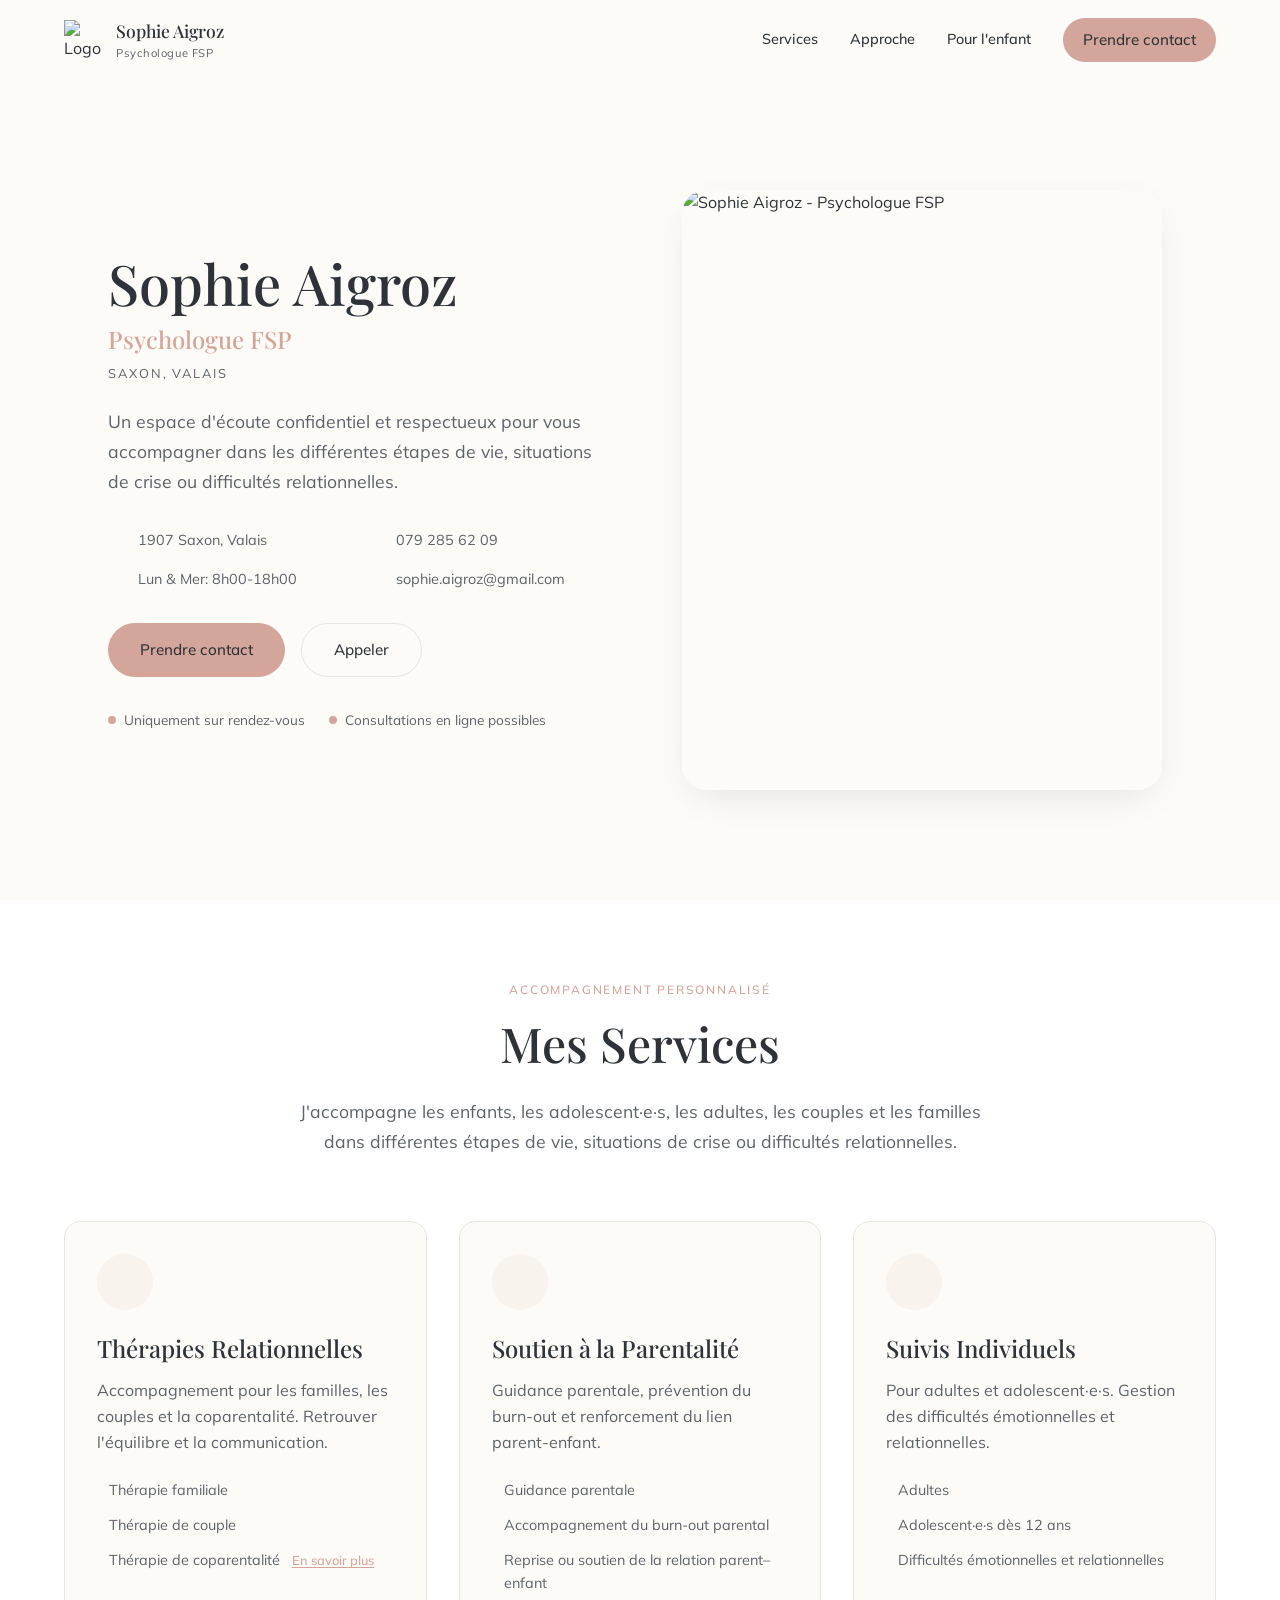
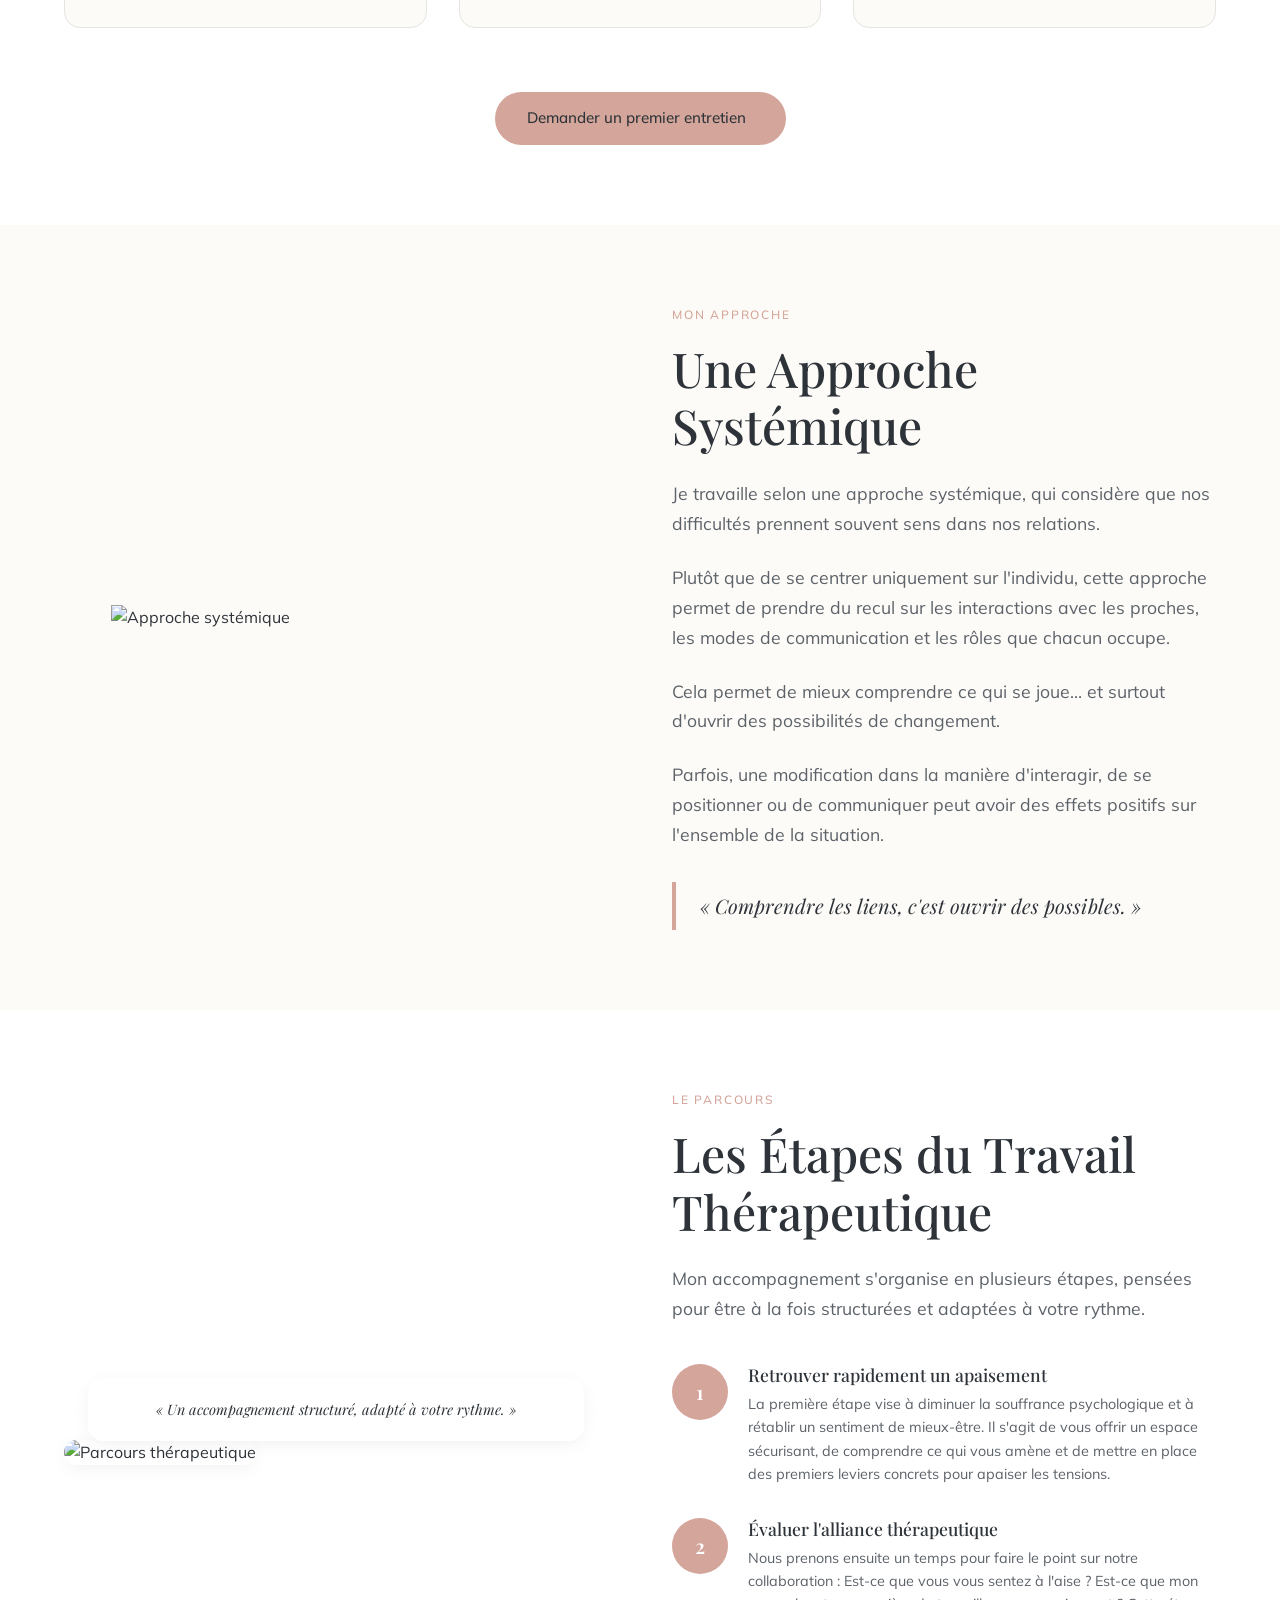
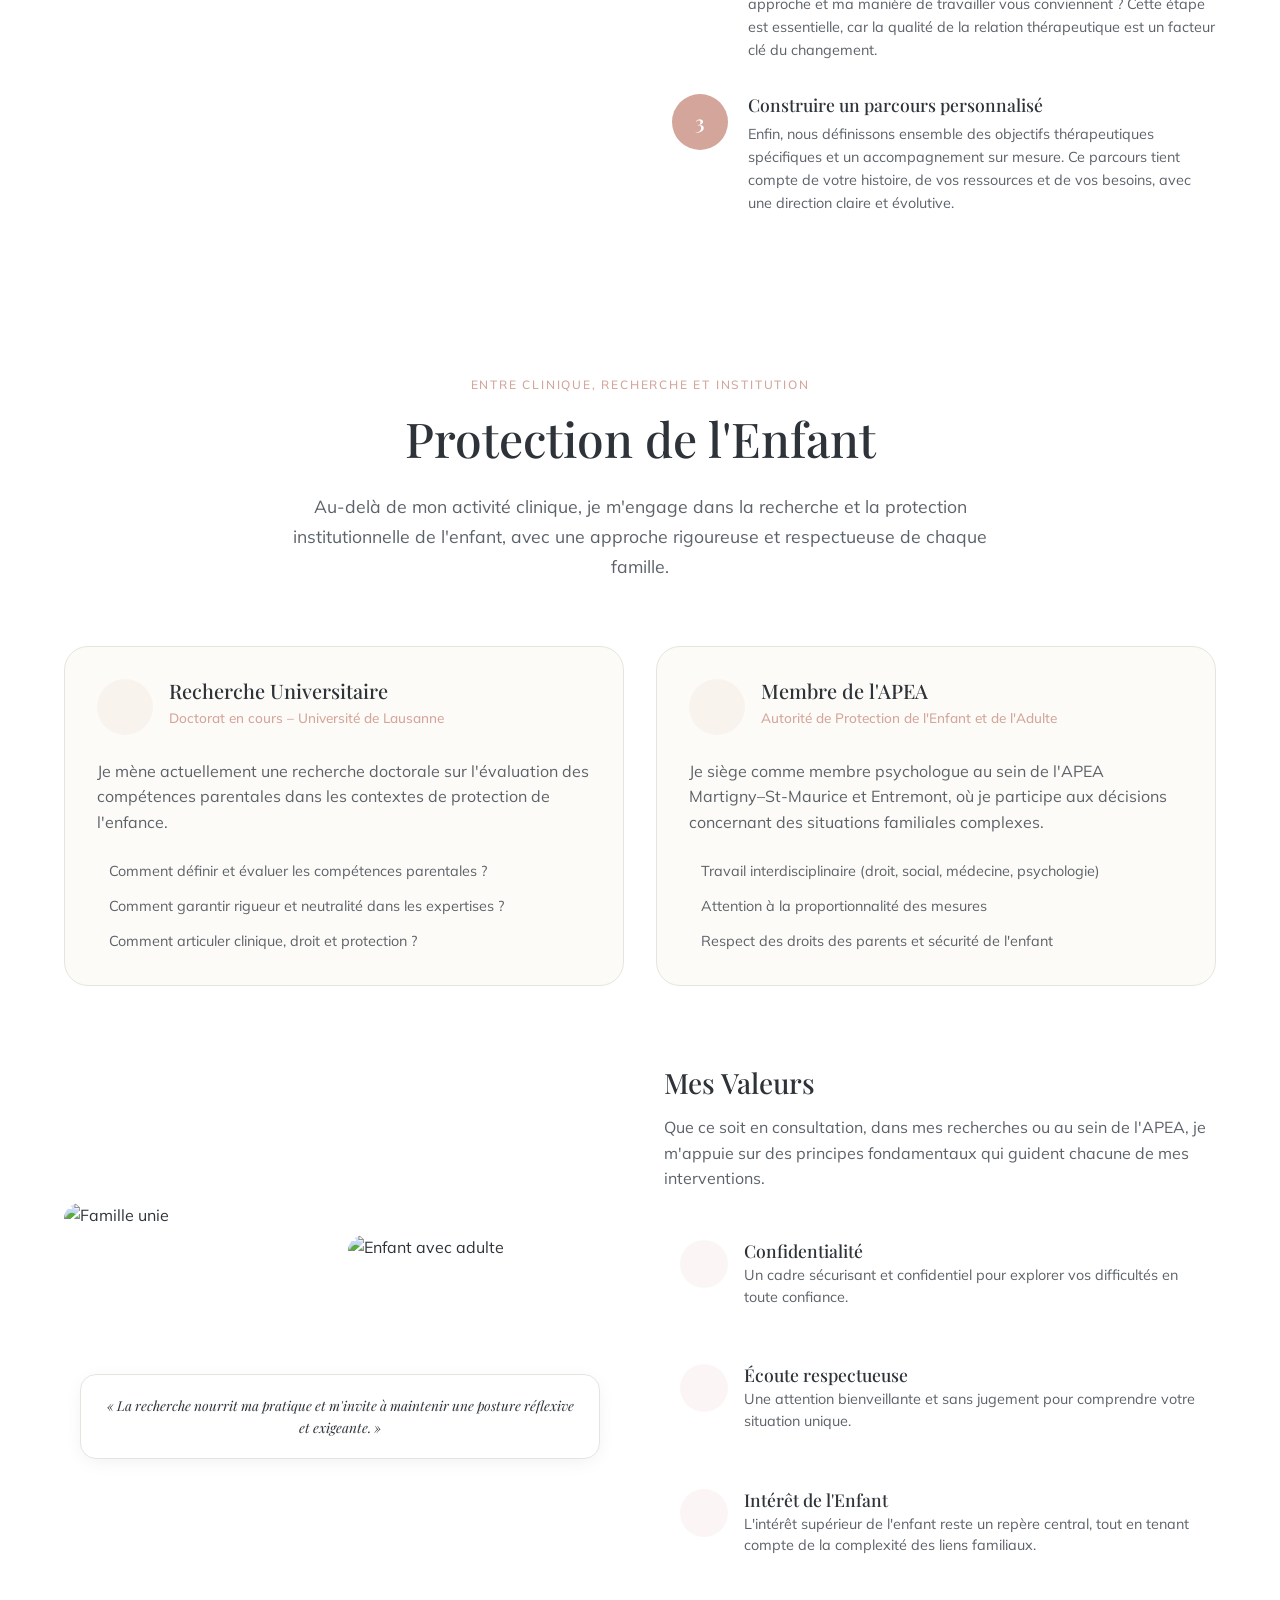
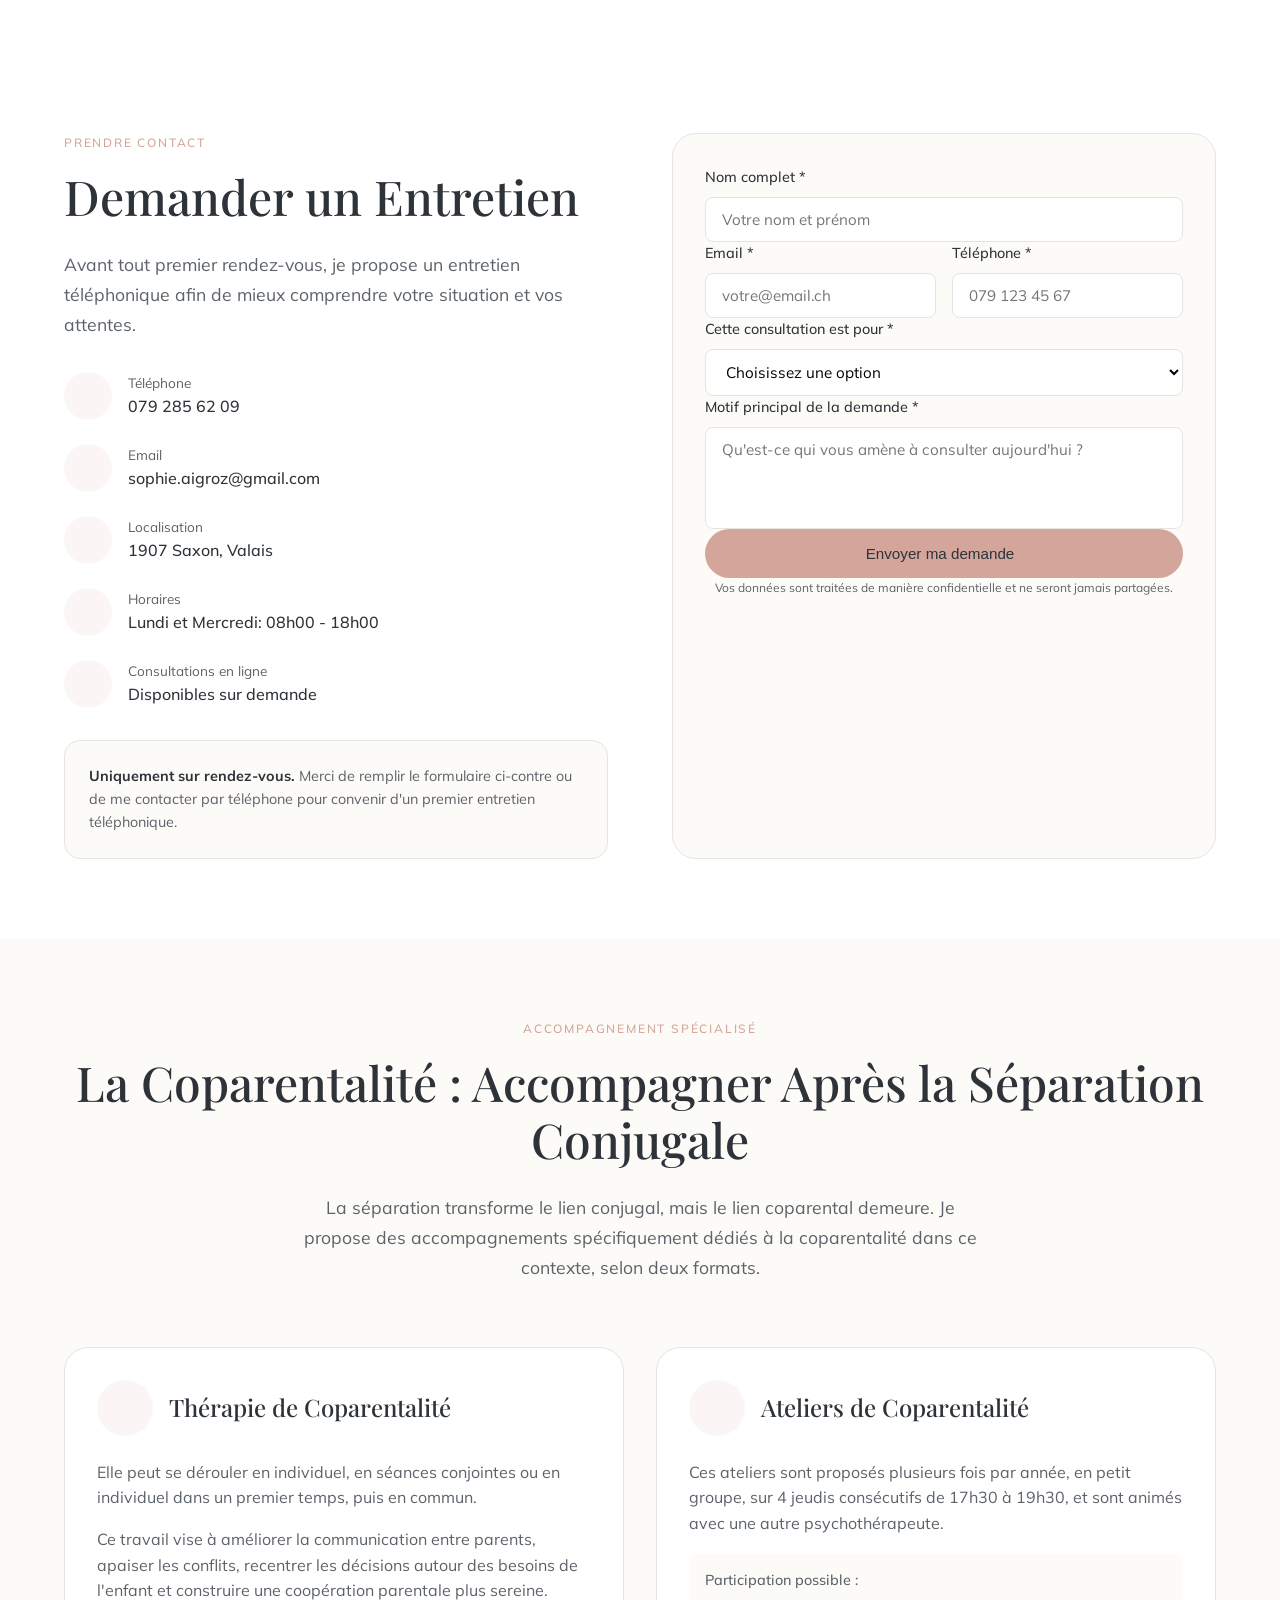
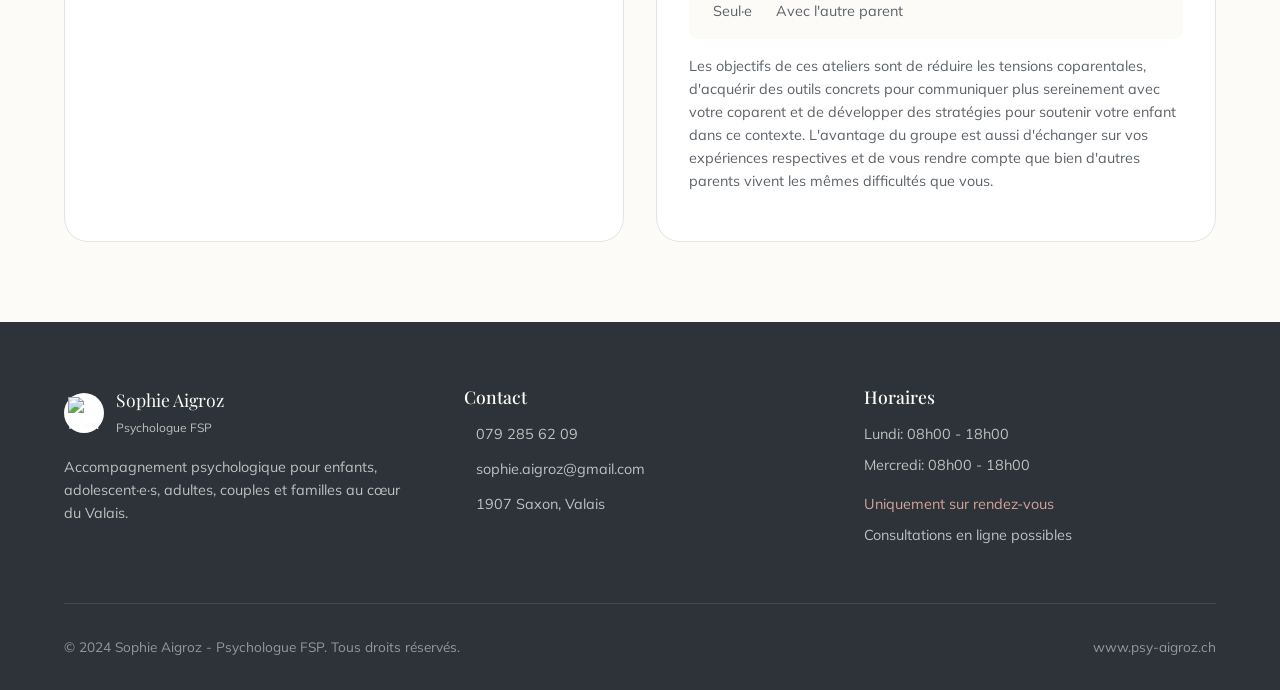
==== commit 951590b8: "auto-commit for a2f122fe-1454-4c1d-8760-a52a10c3c1bb" ====
--- a/static-site/index.html
+++ b/static-site/index.html
@@ -98,7 +98,7 @@
                 </div>
                 
                 <div class="hero-image">
-                    <img src="https://customer-assets.emergentagent.com/job_aigroz-psy/artifacts/hlr8pp0b_IMG-20260325-WA0024.jpg" alt="Sophie Aigroz - Psychologue FSP" style="object-position: center 60%;">
+                    <img src="https://customer-assets.emergentagent.com/job_aigroz-psy/artifacts/hlr8pp0b_IMG-20260325-WA0024.jpg" alt="Sophie Aigroz - Psychologue FSP" style="object-position: 35% 55%;">
                 </div>
             </div>
         </div>
--- a/static-site/styles.css
+++ b/static-site/styles.css
@@ -421,9 +421,9 @@
     width: 100%;
     max-width: 420px;
     height: auto;
-    aspect-ratio: 3/4;
+    aspect-ratio: 4/5;
     object-fit: cover;
-    object-position: center 60%;
+    object-position: 35% 55%;
     border-radius: var(--radius-lg);
     box-shadow: var(--shadow-lg);
     margin: 0 auto;
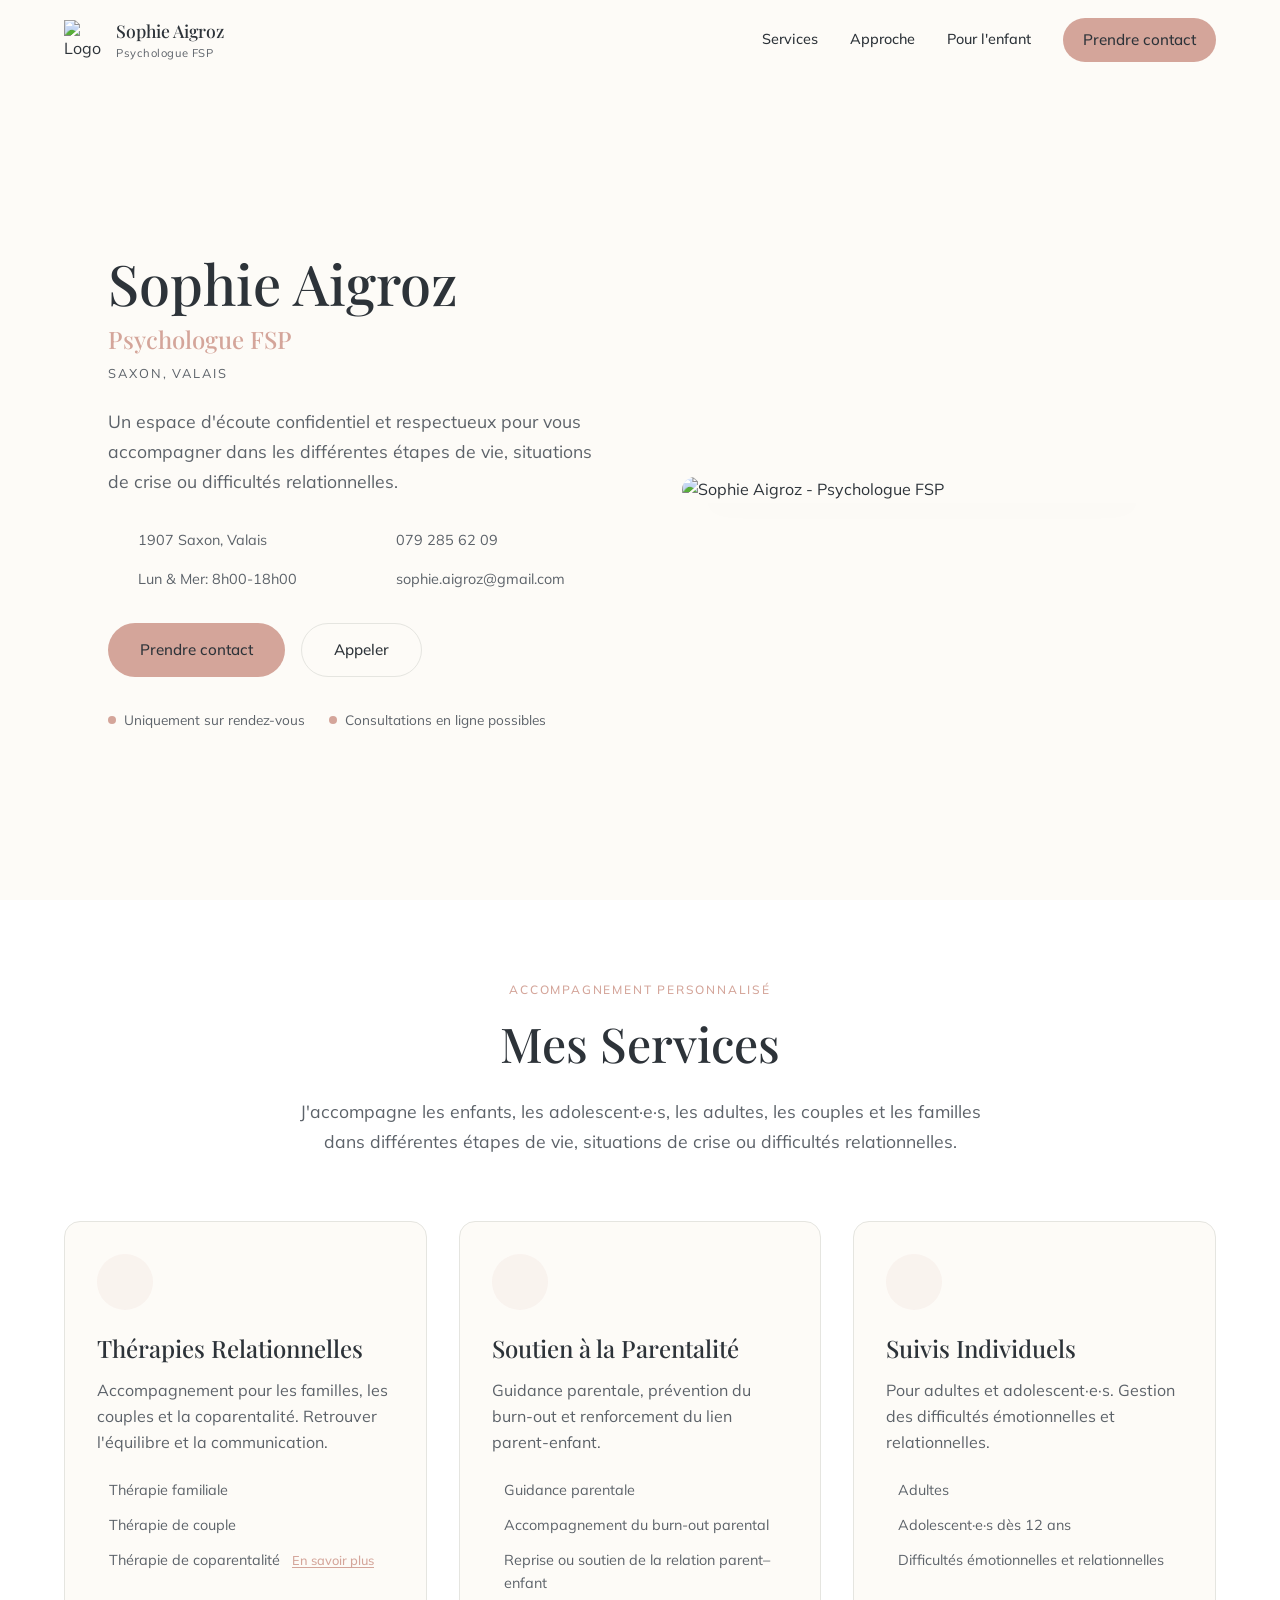
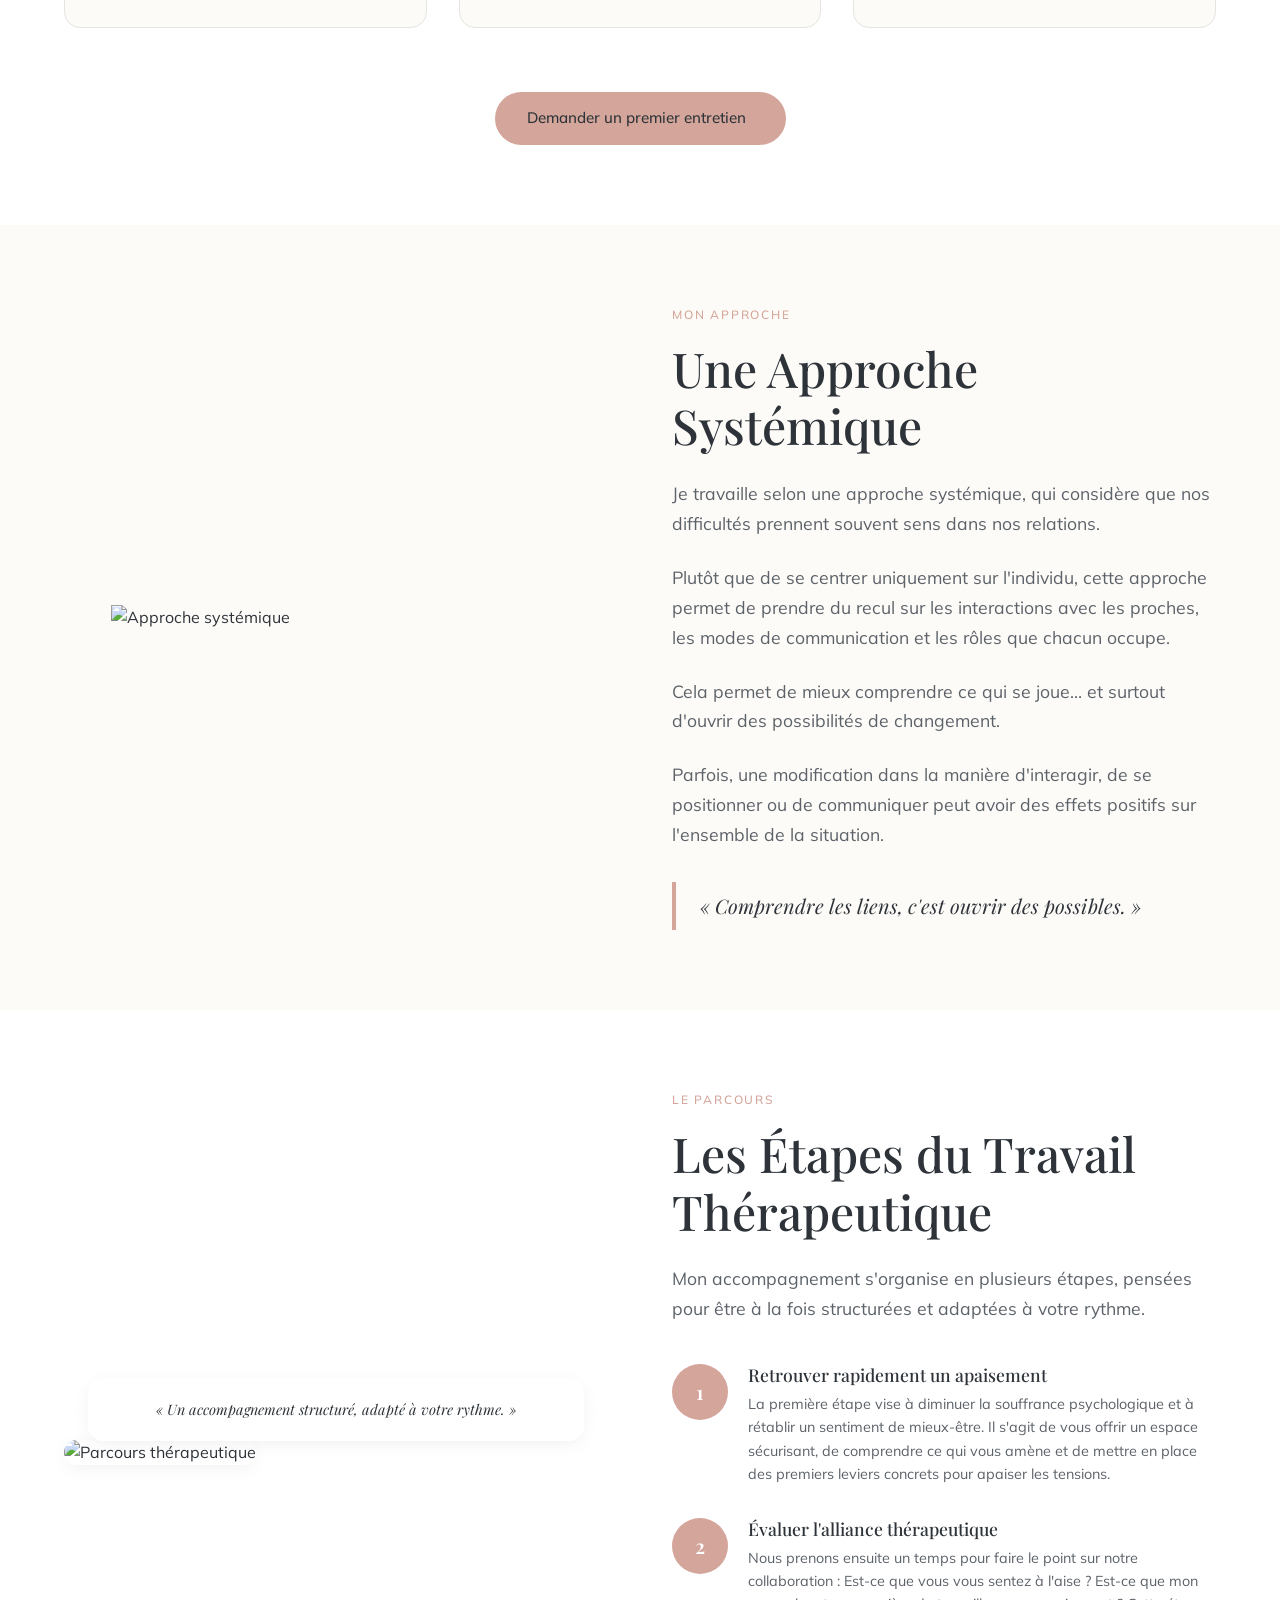
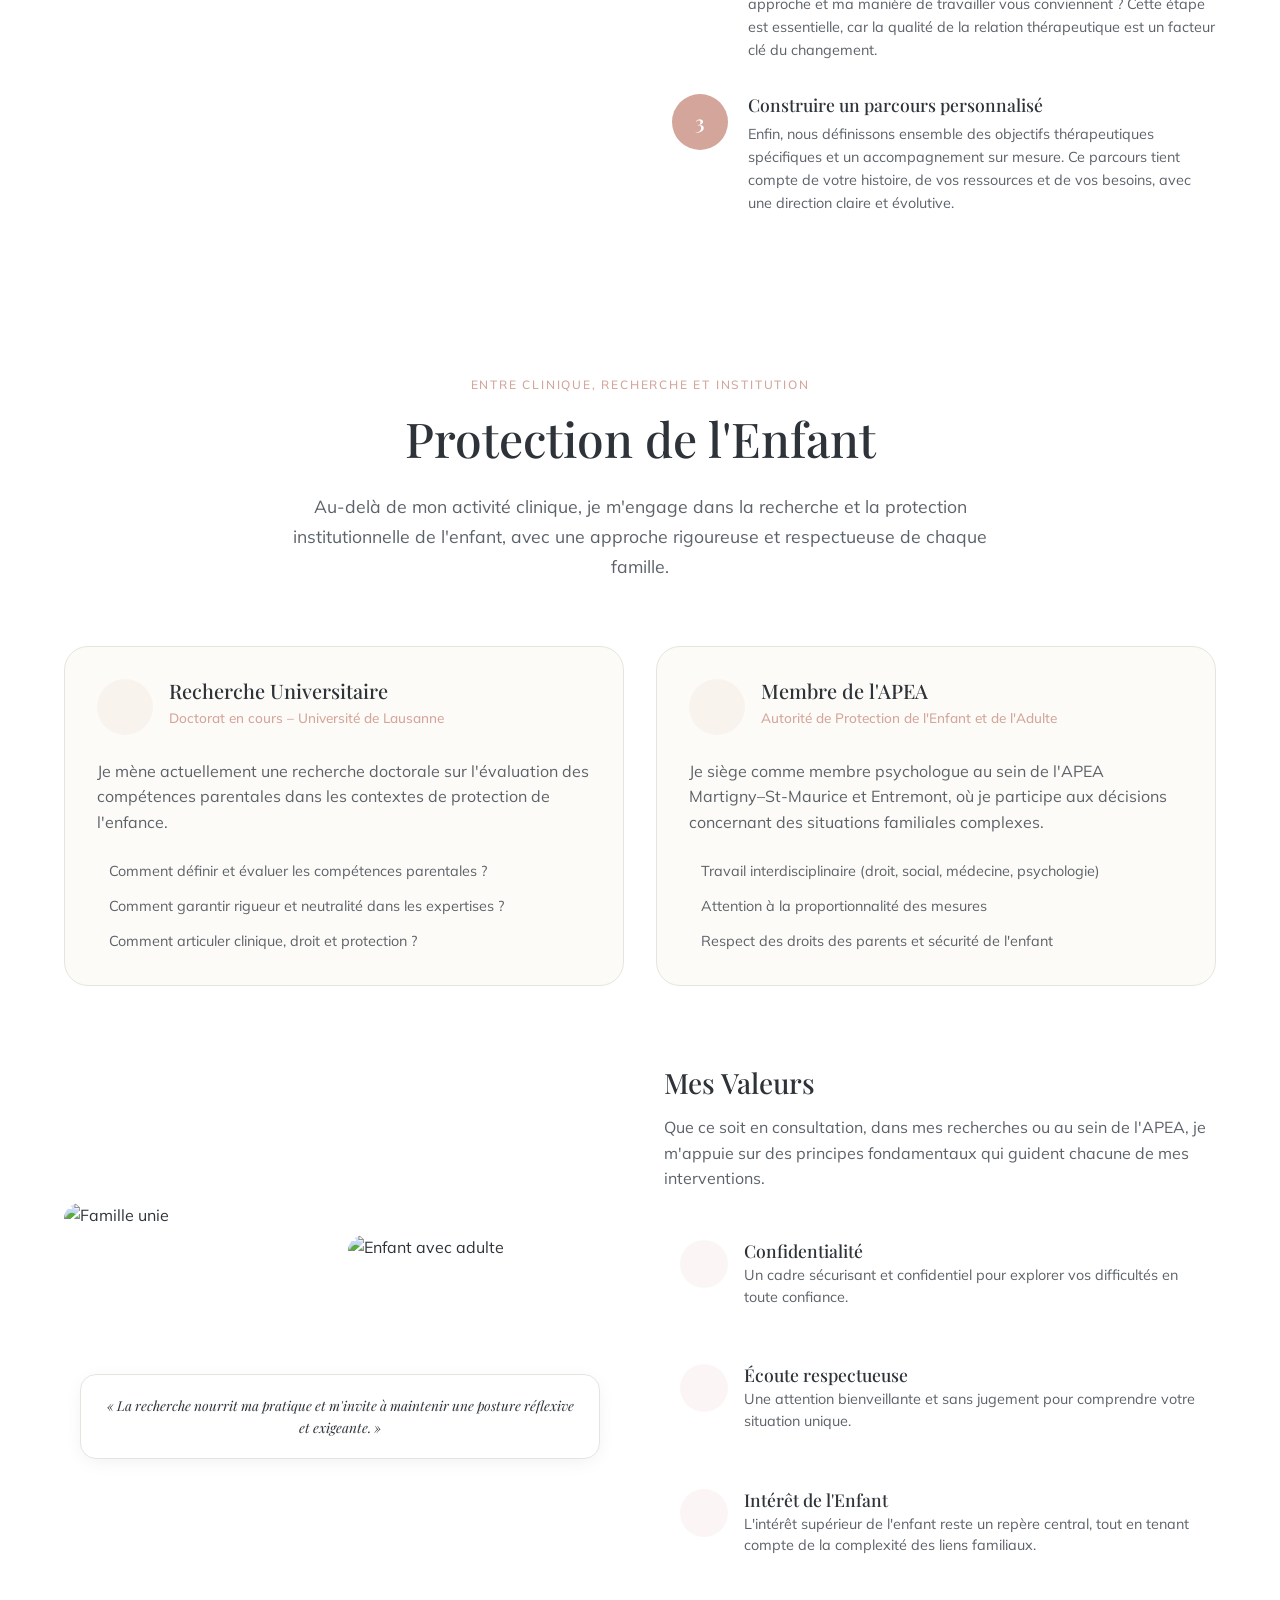
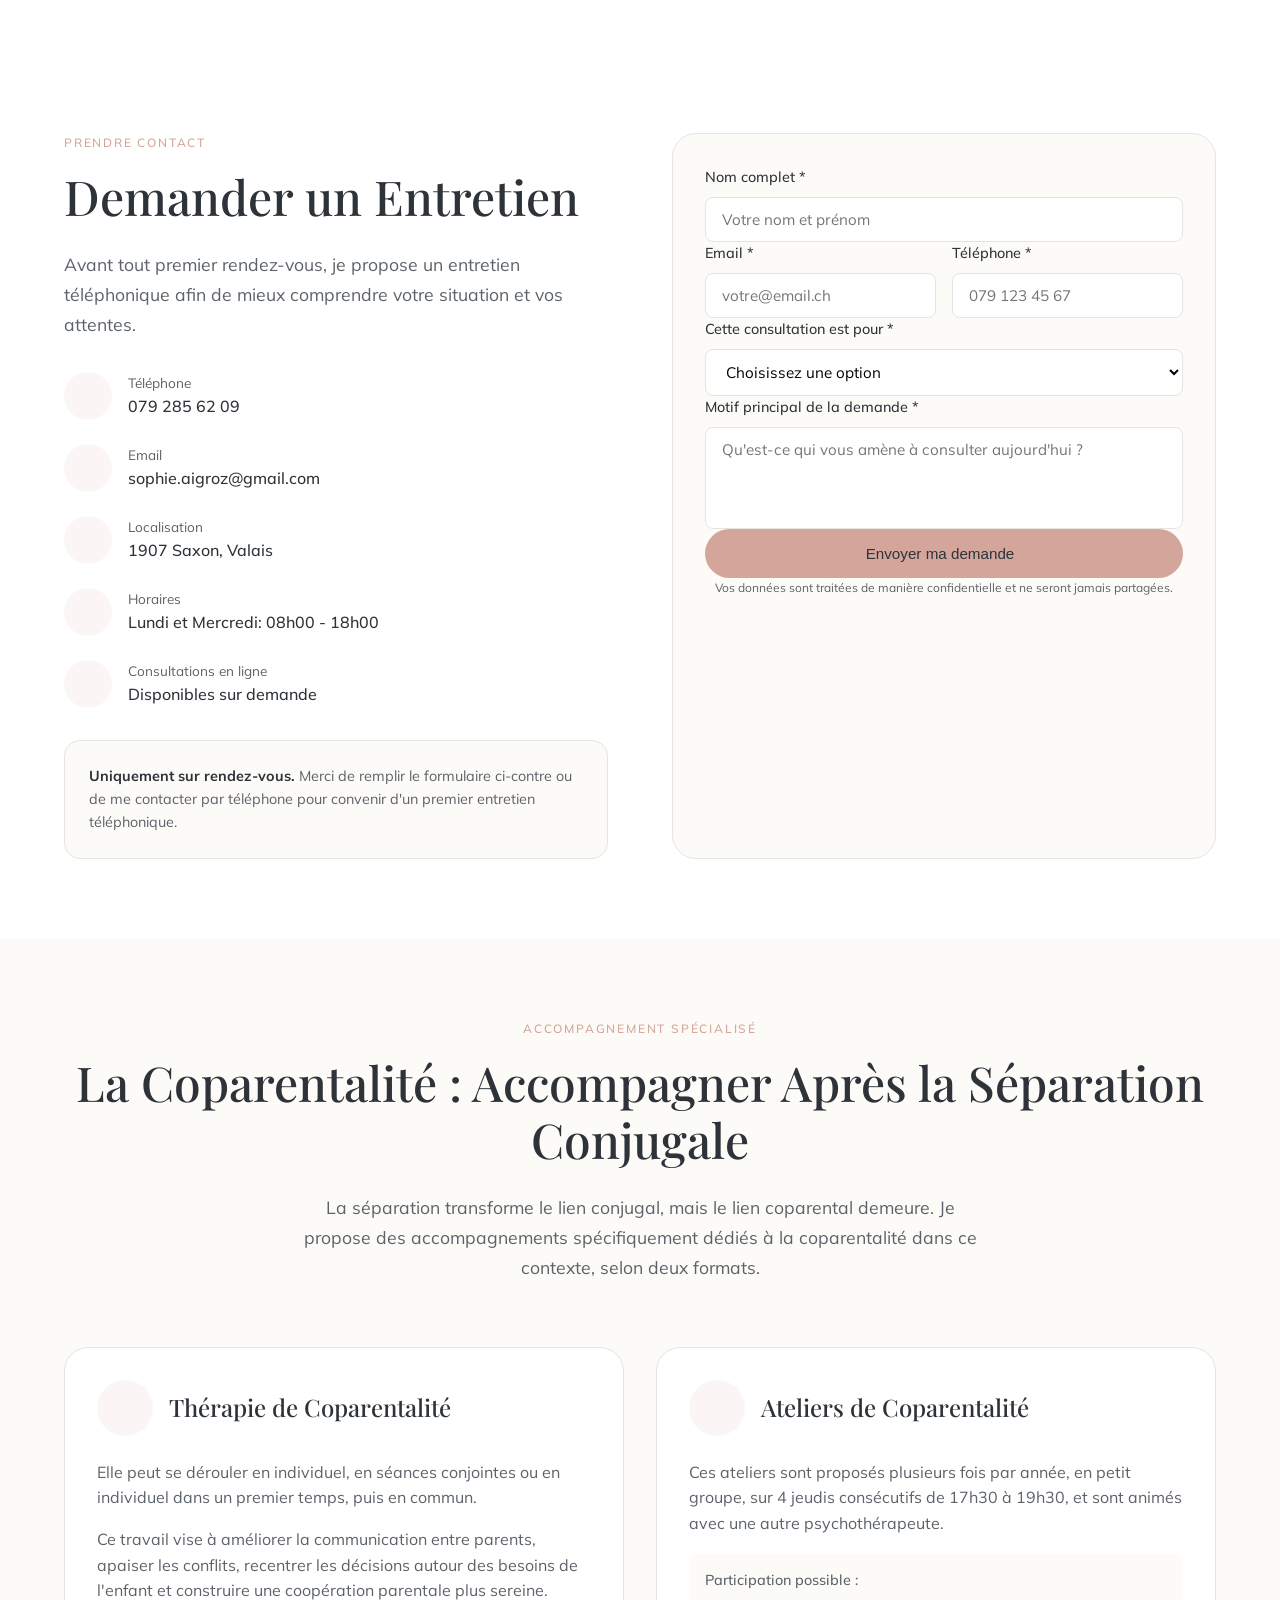
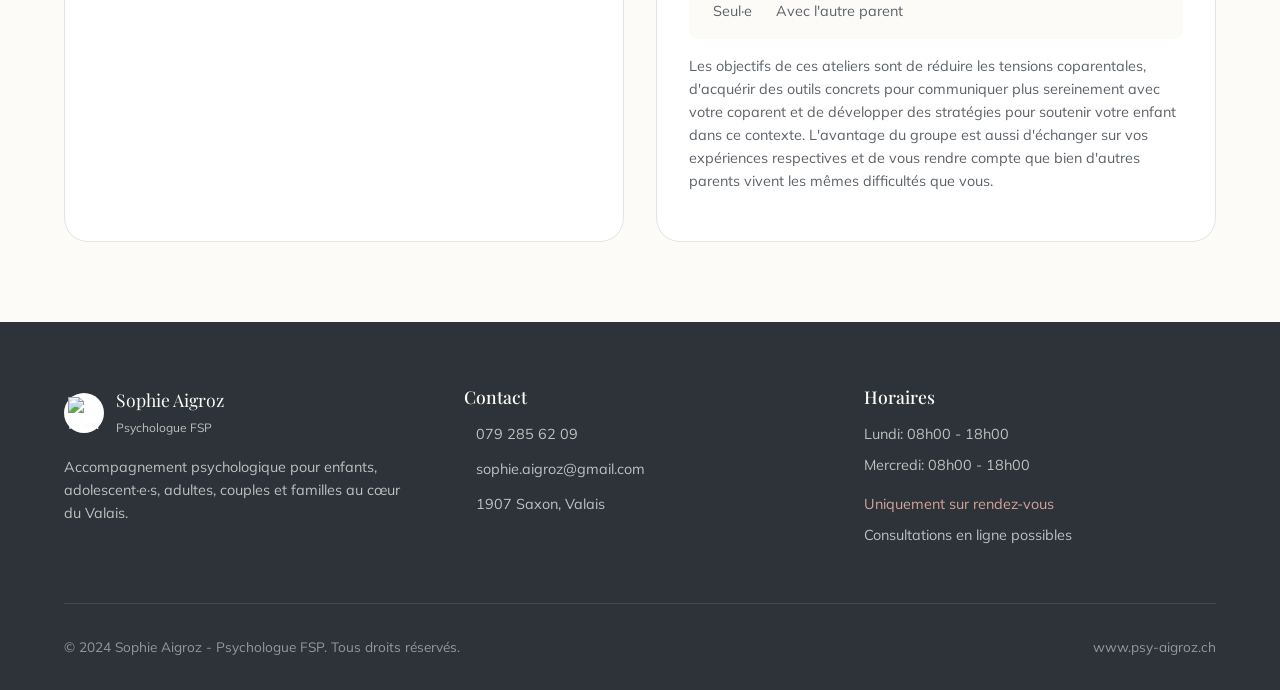
==== commit 6a3ffcb6: "auto-commit for 20affe38-95f1-42b9-a655-29e332a9805d" ====
--- a/static-site/index.html
+++ b/static-site/index.html
@@ -98,7 +98,7 @@
                 </div>
                 
                 <div class="hero-image">
-                    <img src="https://customer-assets.emergentagent.com/job_aigroz-psy/artifacts/hlr8pp0b_IMG-20260325-WA0024.jpg" alt="Sophie Aigroz - Psychologue FSP" style="object-position: 35% 55%;">
+                    <img src="https://customer-assets.emergentagent.com/job_aigroz-psy/artifacts/hlr8pp0b_IMG-20260325-WA0024.jpg" alt="Sophie Aigroz - Psychologue FSP">
                 </div>
             </div>
         </div>
--- a/static-site/styles.css
+++ b/static-site/styles.css
@@ -419,11 +419,9 @@
 
 .hero-image img {
     width: 100%;
-    max-width: 420px;
+    max-width: 450px;
     height: auto;
-    aspect-ratio: 4/5;
-    object-fit: cover;
-    object-position: 35% 55%;
+    object-fit: contain;
     border-radius: var(--radius-lg);
     box-shadow: var(--shadow-lg);
     margin: 0 auto;
